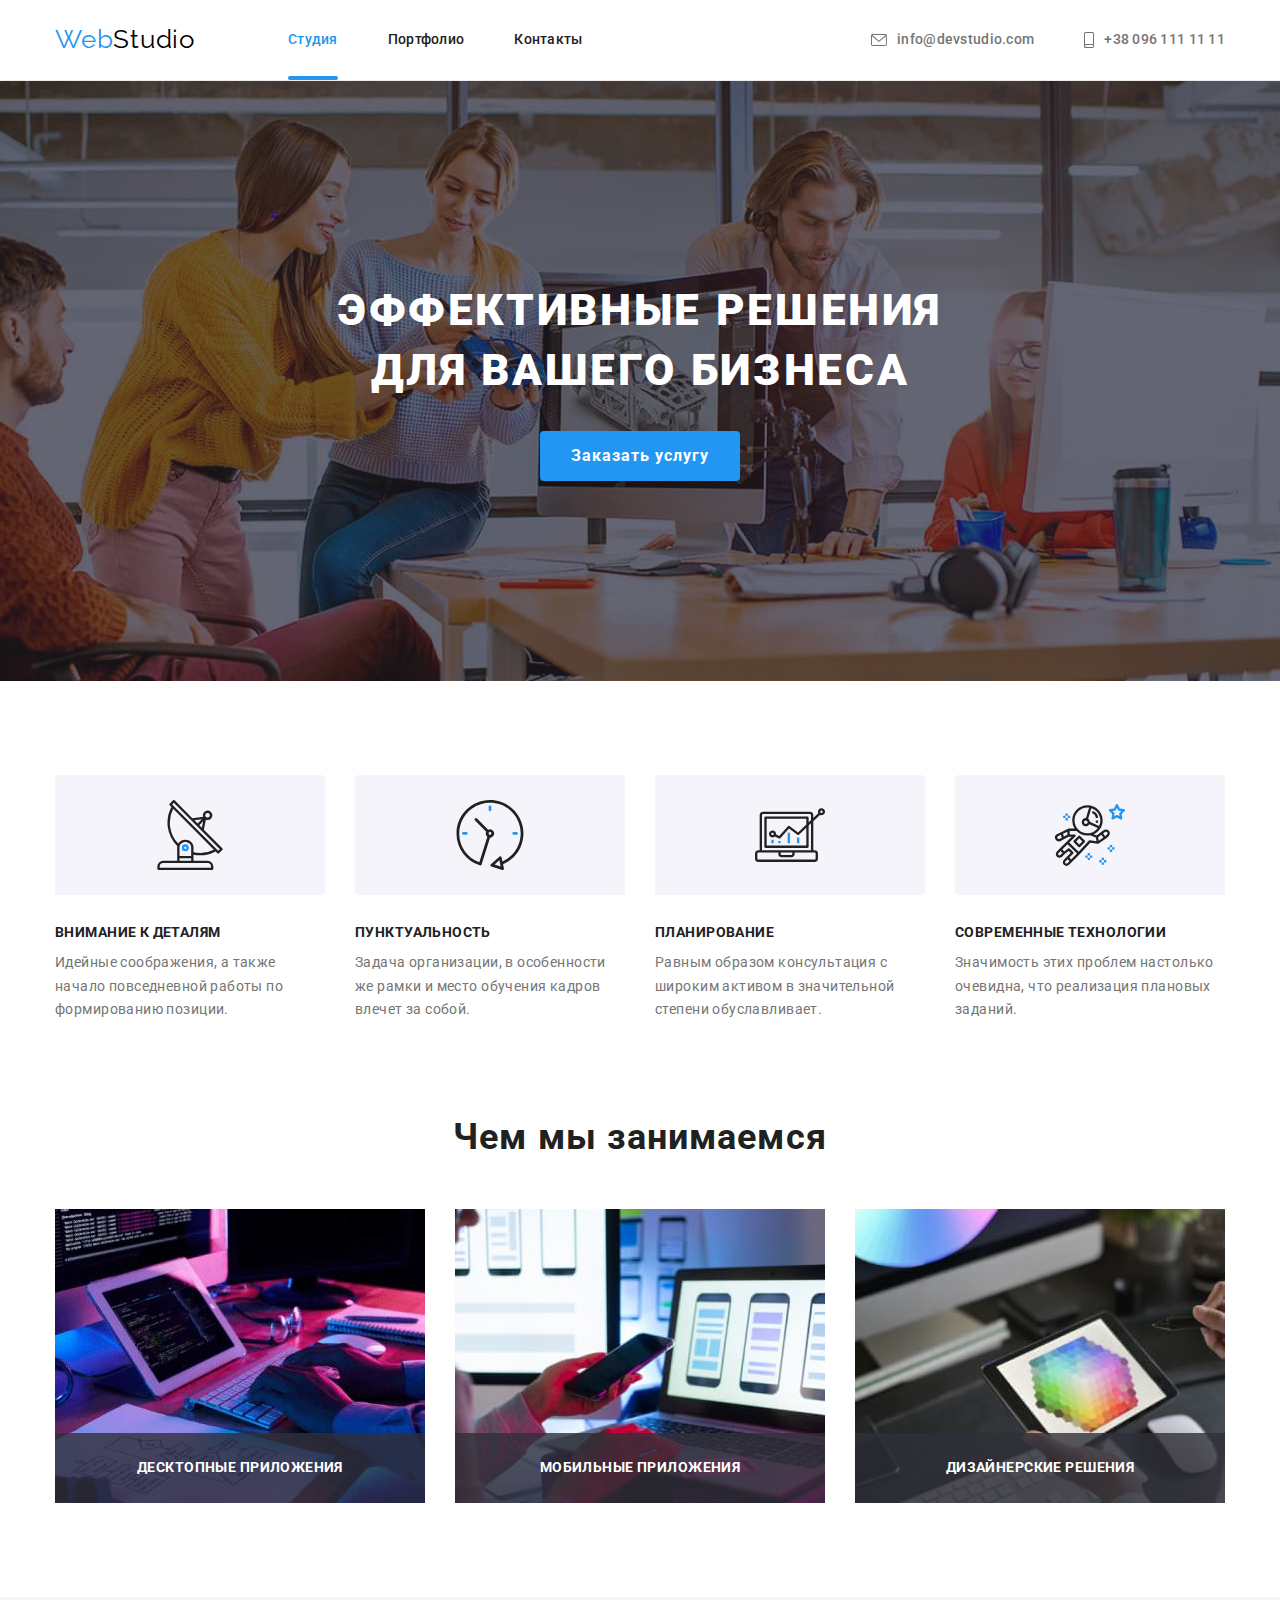
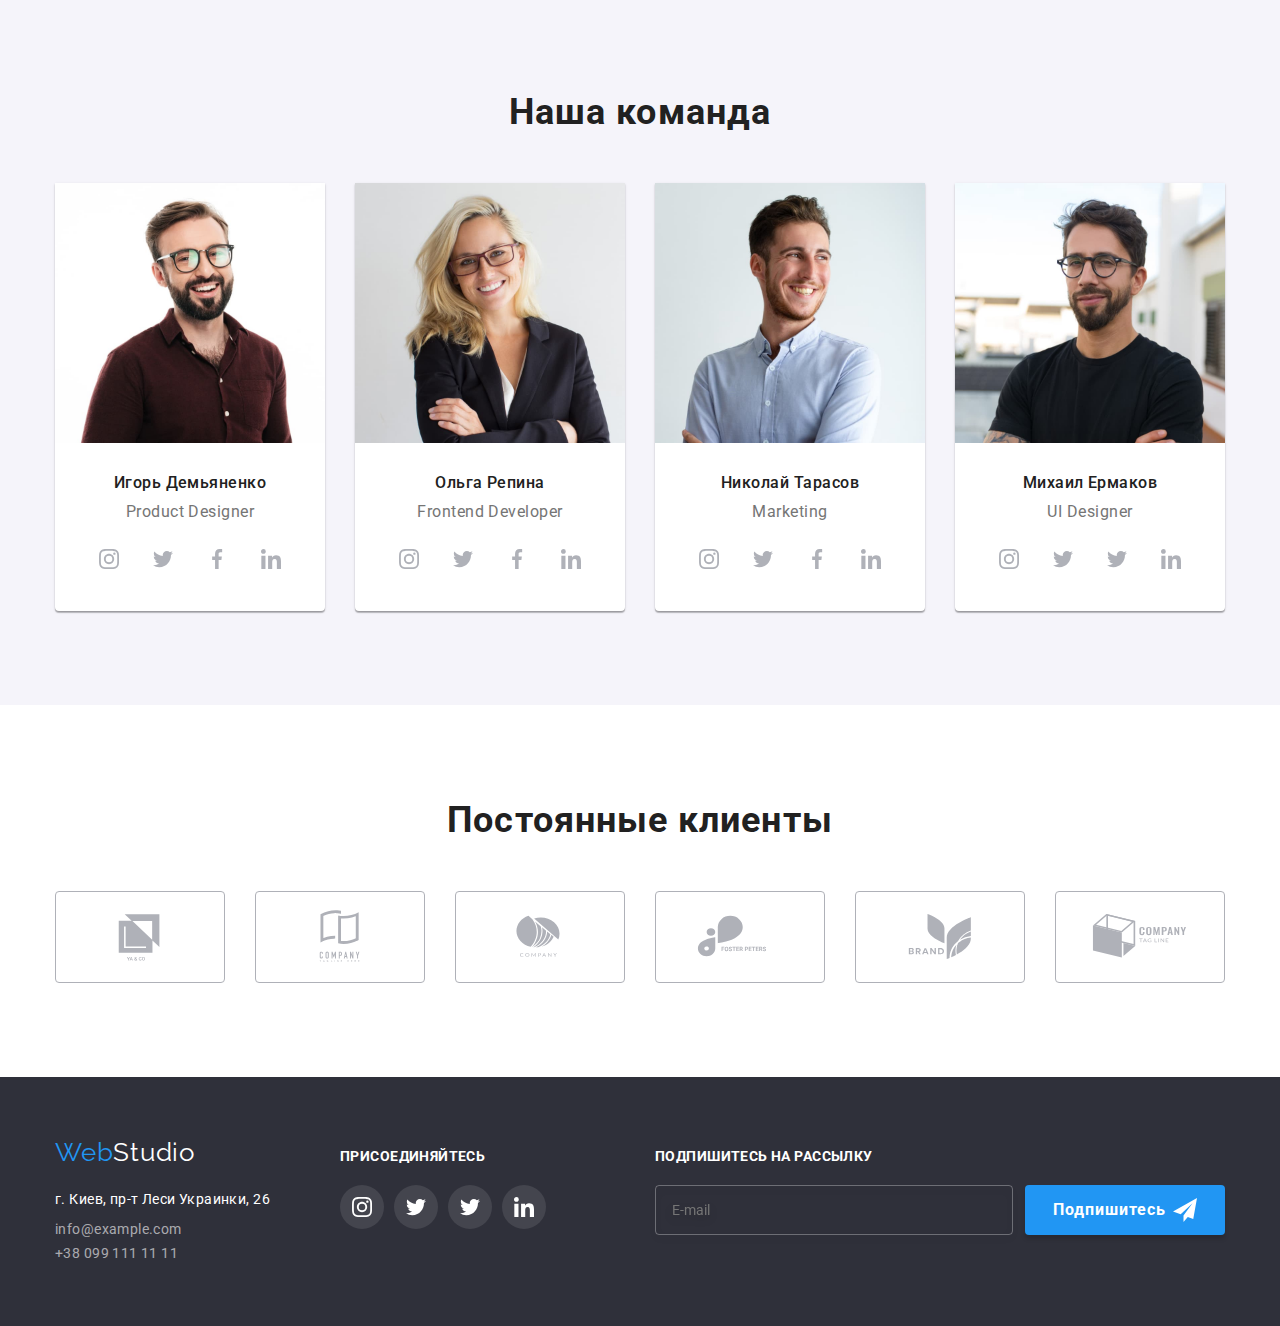
==== index.html @ 6231e4a3 "Виправив помилки" ====
<!DOCTYPE html>
<html lang="ru">
  <head>
    <meta charset="UTF-8" />
    <meta http-equiv="X-UA-Compatible" content="IE=edge" />
    <meta name="viewport" content="width=device-width, initial-scale=1.0" />
    <title>Студия</title>
    <link rel="preconnect" href="https://fonts.googleapis.com" />
    <link rel="preconnect" href="https://fonts.gstatic.com" crossorigin />
    <link
      href="https://fonts.googleapis.com/css2?family=Raleway:wght@700&family=Roboto:wght@400;500;700;900&display=swap"
      rel="stylesheet"
    />
    <link
      rel="stylesheet"
      href="https://cdn.jsdelivr.net/npm/modern-normalize@1.1.0/modern-normalize.min.css"
    />
    <link rel="stylesheet" href="./css/style.css" />
  </head>
  <body>
    <!--HEADER-->
    <header class="page-header">
      <div class="container container-nav">
        <nav class="nav">
          <a class="logo link" href="./index.html" lang="en"><span class="web">Web</span>Studio</a>
          <ul class="menu list">
            <li class="menu-item">
              <a class="menu-link akcent link" href="./index.html">Студия</a>
            </li>
            <li class="menu-item">
              <a class="menu-link link" href="./portfolio.html">Портфолио</a>
            </li>
            <li class="menu-item">
              <a class="menu-link link" href="">Контакты</a>
            </li>
          </ul>
        </nav>
        <ul class="contacts list">
          <li class="contact-item">
            <a class="contact-link link" href="mailto:info@devstudio.com">
              <svg class="mail-icon">
                <use href="./images/icons.svg#icon-envelope"></use>
              </svg>
              info@devstudio.com</a
            >
          </li>
          <li class="contact-item">
            <a class="contact-link link" href="tel:+380961111111">
              <svg class="tel-icon">
                <use href="./images/icons.svg#icon-smartphone"></use>
              </svg>
              +38 096 111 11 11</a
            >
          </li>
        </ul>
      </div>
    </header>
    <!--MAIN-->
    <main>
      <!--HERO-->
      <section class="section hero">
        <div class="container">
          <h1 class="hero-title">Эффективные решения для вашего бизнеса</h1>
          <button class="hero-button" type="button" data-modal-open>Заказать услугу</button>
        </div>
      </section>
      <!--BENEFITS-->
      <section class="section benefits">
        <div class="container">
          <h2 class="visuali-hidden">Преимущества</h2>
          <ul class="benefits-list list">
            <li class="benefits-item">
              <div class="benefits-container-icon">
                <svg class="benefits-icon">
                  <use href="./images/icons.svg#icon-antenna"></use>
                </svg>
              </div>
              <h3 class="benefits-title">Внимание к деталям</h3>
              <p class="benefits-text">
                Идейные соображения, а также начало повседневной работы по формированию позиции.
              </p>
            </li>
            <li class="benefits-item">
              <div class="benefits-container-icon">
                <svg class="benefits-icon">
                  <use href="./images/icons.svg#icon-clock"></use>
                </svg>
              </div>
              <h3 class="benefits-title">Пунктуальность</h3>
              <p class="benefits-text">
                Задача организации, в особенности же рамки и место обучения кадров влечет за собой.
              </p>
            </li>
            <li class="benefits-item">
              <div class="benefits-container-icon">
                <svg class="benefits-icon">
                  <use href="./images/icons.svg#icon-diagram"></use>
                </svg>
              </div>
              <h3 class="benefits-title">Планирование</h3>
              <p class="benefits-text">
                Равным образом консультация с широким активом в значительной степени обуславливает.
              </p>
            </li>
            <li class="benefits-item">
              <div class="benefits-container-icon">
                <svg class="benefits-icon">
                  <use href="./images/icons.svg#icon-astronaut"></use>
                </svg>
              </div>
              <h3 class="benefits-title">Современные технологии</h3>
              <p class="benefits-text">
                Значимость этих проблем настолько очевидна, что реализация плановых заданий.
              </p>
            </li>
          </ul>
        </div>
      </section>
      <!--WHOT-WE-DO-->
      <section class="section whot-we-do">
        <div class="container">
          <h2 class="section-title">Чем мы занимаемся</h2>
          <ul class="whot-we-do-list list">
            <li class="whot-we-do-item">
              <div class="whot-we-du-wrapper">
                <img src="./images/what-we-do/img-1.jpg" alt="ПК" width="370" height="294" />
                <p class="what-we-do-overlay">Десктопные приложения</p>
              </div>
            </li>
            <li class="whot-we-do-item">
              <div class="whot-we-du-wrapper">
                <img src="./images/what-we-do/img-2.jpg" alt="Ноутбук" width="370" height="294" />
                <p class="what-we-do-overlay">Мобильные приложения</p>
              </div>
            </li>
            <li class="whot-we-do-item">
              <div class="whot-we-du-wrapper">
                <img src="./images/what-we-do/img-3.jpg" alt="Планшет" width="370" height="294" />
                <p class="what-we-do-overlay">Дизайнерские решения</p>
              </div>
            </li>
          </ul>
        </div>
      </section>
      <!--TEAM-->
      <section class="section team">
        <div class="container">
          <h2 class="section-title">Наша команда</h2>
          <ul class="team-list list">
            <li class="team-item">
              <img
                src="./images/team/photo-1.jpg"
                alt="Игорь Демьяненко"
                width="270"
                height="260"
              />
              <div class="desc">
                <h3 class="team-name">Игорь Демьяненко</h3>
                <p class="team-profession" lang="en">Product Designer</p>
                <ul class="social-list list">
                  <li class="social-list-item">
                    <a href="" class="social-list-link">
                      <svg class="social-list-icon" width="20" height="20">
                        <use href="./images/icons.svg#icon-instagram"></use>
                      </svg>
                    </a>
                  </li>
                  <li class="social-list-item">
                    <a href="" class="social-list-link">
                      <svg class="social-list-icon" width="20" height="20">
                        <use href="./images/icons.svg#icon-twitter"></use>
                      </svg>
                    </a>
                  </li>
                  <li class="social-list-item">
                    <a href="" class="social-list-link">
                      <svg class="social-list-icon" width="20" height="20">
                        <use href="./images/icons.svg#icon-facebook"></use>
                      </svg>
                    </a>
                  </li>
                  <li class="social-list-item">
                    <a href="" class="social-list-link">
                      <svg class="social-list-icon" width="20" height="20">
                        <use href="./images/icons.svg#icon-linkedin"></use>
                      </svg>
                    </a>
                  </li>
                </ul>
              </div>
            </li>
            <li class="team-item">
              <img src="./images/team/photo-2.jpg" alt="Ольга Репина" width="270" height="260" />
              <div class="desc">
                <h3 class="team-name">Ольга Репина</h3>
                <p class="team-profession" lang="en">Frontend Developer</p>
                <ul class="social-list list">
                  <li class="social-list-item">
                    <a href="" class="social-list-link">
                      <svg class="social-list-icon" width="20" height="20">
                        <use href="./images/icons.svg#icon-instagram"></use>
                      </svg>
                    </a>
                  </li>
                  <li class="social-list-item">
                    <a href="" class="social-list-link">
                      <svg class="social-list-icon" width="20" height="20">
                        <use href="./images/icons.svg#icon-twitter"></use>
                      </svg>
                    </a>
                  </li>
                  <li class="social-list-item">
                    <a href="" class="social-list-link">
                      <svg class="social-list-icon" width="20" height="20">
                        <use href="./images/icons.svg#icon-facebook"></use>
                      </svg>
                    </a>
                  </li>
                  <li class="social-list-item">
                    <a href="" class="social-list-link">
                      <svg class="social-list-icon" width="20" height="20">
                        <use href="./images/icons.svg#icon-linkedin"></use>
                      </svg>
                    </a>
                  </li>
                </ul>
              </div>
            </li>
            <li class="team-item">
              <img src="./images/team/photo-3.jpg" alt="Николай Тарасов" width="270" height="260" />
              <div class="desc">
                <h3 class="team-name">Николай Тарасов</h3>
                <p class="team-profession" lang="en">Marketing</p>
                <ul class="social-list list">
                  <li class="social-list-item">
                    <a href="" class="social-list-link">
                      <svg class="social-list-icon" width="20" height="20">
                        <use href="./images/icons.svg#icon-instagram"></use>
                      </svg>
                    </a>
                  </li>
                  <li class="social-list-item">
                    <a href="" class="social-list-link">
                      <svg class="social-list-icon" width="20" height="20">
                        <use href="./images/icons.svg#icon-twitter"></use>
                      </svg>
                    </a>
                  </li>
                  <li class="social-list-item">
                    <a href="" class="social-list-link">
                      <svg class="social-list-icon" width="20" height="20">
                        <use href="./images/icons.svg#icon-facebook"></use>
                      </svg>
                    </a>
                  </li>
                  <li class="social-list-item">
                    <a href="" class="social-list-link">
                      <svg class="social-list-icon" width="20" height="20">
                        <use href="./images/icons.svg#icon-linkedin"></use>
                      </svg>
                    </a>
                  </li>
                </ul>
              </div>
            </li>
            <li class="team-item">
              <img src="./images/team/photo-4.jpg" alt="Михаил Ермаков" width="270" height="260" />
              <div class="desc">
                <h3 class="team-name">Михаил Ермаков</h3>
                <p class="team-profession" lang="en">UI Designer</p>
                <ul class="social-list list">
                  <li class="social-list-item">
                    <a href="" class="social-list-link">
                      <svg class="social-list-icon" width="20" height="20">
                        <use href="./images/icons.svg#icon-instagram"></use>
                      </svg>
                    </a>
                  </li>
                  <li class="social-list-item">
                    <a href="" class="social-list-link">
                      <svg class="social-list-icon" width="20" height="20">
                        <use href="./images/icons.svg#icon-twitter"></use>
                      </svg>
                    </a>
                  </li>
                  <li class="social-list-item">
                    <a href="" class="social-list-link">
                      <svg class="social-list-icon" width="20" height="20">
                        <use href="./images/icons.svg#icon-twitter"></use>
                      </svg>
                    </a>
                  </li>
                  <li class="social-list-item">
                    <a href="" class="social-list-link">
                      <svg class="social-list-icon" width="20" height="20">
                        <use href="./images/icons.svg#icon-linkedin"></use>
                      </svg>
                    </a>
                  </li>
                </ul>
              </div>
            </li>
          </ul>
        </div>
      </section>
      <!--CLIENT-->
      <section class="section">
        <div class="container">
          <h2 class="section-title">Постоянные клиенты</h2>
          <ul class="clients list">
            <li class="client-item">
              <a class="client-link" href="">
                <svg class="client-icon">
                  <use href="./images/icons.svg#icon-Logo"></use>
                </svg>
              </a>
            </li>
            <li class="client-item">
              <a class="client-link" href="">
                <svg class="client-icon">
                  <use href="./images/icons.svg#icon-Logo2"></use>
                </svg>
              </a>
            </li>
            <li class="client-item">
              <a class="client-link" href="">
                <svg class="client-icon">
                  <use href="./images/icons.svg#icon-Logo3"></use>
                </svg>
              </a>
            </li>
            <li class="client-item">
              <a class="client-link" href="">
                <svg class="client-icon">
                  <use href="./images/icons.svg#icon-Logo4"></use>
                </svg>
              </a>
            </li>
            <li class="client-item">
              <a class="client-link" href="">
                <svg class="client-icon">
                  <use href="./images/icons.svg#icon-Logo5"></use>
                </svg>
              </a>
            </li>
            <li class="client-item">
              <a class="client-link" href="">
                <svg class="client-icon">
                  <use href="./images/icons.svg#icon-Logo6"></use>
                </svg>
              </a>
            </li>
          </ul>
        </div>
      </section>
    </main>
    <!--FOOTER-->
    <footer class="footer">
      <div class="container footer-container">
        <div class="footer-container-address">
          <a class="footer-logo link" href="./index.html" lang="en"
            ><span class="web">Web</span>Studio</a
          >
          <address class="address">
            <ul class="address-list list">
              <li>
                <a
                  class="address-link link"
                  target="_blank"
                  href="https://www.google.com.ua/maps/place/%D0%B1%D1%83%D0%BB.+%D0%9B%D0%B5%D1%81%D0%B8+%D0%A3%D0%BA%D1%80%D0%B0%D0%B8%D0%BD%D0%BA%D0%B8,+26,+%D0%9A%D0%B8%D0%B5%D0%B2,+02000/@50.4265841,30.5361971,17z/data=!3m1!4b1!4m5!3m4!1s0x40d4cf0e033ecbe9:0x57a4dffefec77da0!8m2!3d50.4265807!4d30.5383858?hl=ru"
                  rel="noreferer noopener"
                  >г. Киев, пр-т Леси Украинки, 26</a
                >
              </li>
              <li class="mail-team">
                <a class="mail-link link" href="mailto:info@example.com" lang="en"
                  >info@example.com</a
                >
              </li>
              <li class="tel-team">
                <a class="tel-link link" href="tel:+380991111111">+38 099 111 11 11</a>
              </li>
            </ul>
          </address>
        </div>
        <!-- JOIN -->
        <div class="container-join">
          <p class="join">присоединяйтесь</p>
          <ul class="join-social-list list">
            <li class="join-social-item">
              <a class="join-social-link" href="">
                <svg class="join-social-icon">
                  <use href="./images/icons.svg#icon-instagram"></use>
                </svg>
              </a>
            </li>
            <li class="join-social-item">
              <a class="join-social-link" href="">
                <svg class="join-social-icon">
                  <use href="./images/icons.svg#icon-twitter"></use>
                </svg>
              </a>
            </li>
            <li class="join-social-item">
              <a class="join-social-link" href="">
                <svg class="join-social-icon">
                  <use href="./images/icons.svg#icon-twitter"></use>
                </svg>
              </a>
            </li>
            <li class="join-social-item">
              <a class="join-social-link" href="">
                <svg class="join-social-icon">
                  <use href="./images/icons.svg#icon-linkedin"></use>
                </svg>
              </a>
            </li>
          </ul>
        </div>
        <!-- FOOTER FORM -->
        <div class="footer-form-wrapper">
          <form class="footer-form">
            <label class="footer-form-field">
              <span class="footer-form-input-desc">Подпишитесь на рассылку</span>
              <input
                class="footer-form-input"
                type="email"
                name="user-email"
                placeholder="E-mail"
                required
              />
            </label>
            <button class="footer-form-button" type="submit">
              Подпишитесь
              <svg class="footer-form-button-icon">
                <use href="./images/icons.svg#icon-send"></use>
              </svg>
            </button>
          </form>
        </div>
      </div>
    </footer>
    <!-- MODAL -->
    <div class="backdrop is-hidden" data-modal>
      <div class="modal">
        <button class="modal-close-btn" type="button" data-modal-close>
          <svg class="modal-close-btn-icon" width="18" height="18">
            <use href="./images/icons.svg#icon-close-modal"></use>
          </svg>
        </button>
        <!-- MODAL FORM -->
        <form class="modal-form">
          <p class="modal-form-title">Оставьте свои данные, мы вам перезвоним</p>
          <label class="modal-form-field">
            <span class="modal-form-input-desc">Имя</span>
            <span class="modal-form-input-wrapper">
              <input
                type="text"
                name="user-name"
                class="modal-form-input"
                pattern="[a-zA-Zа-яА-Я]+"
                minlength="2"
                required
              />
              <svg class="modal-form-input-icon">
                <use href="./images/icons.svg#icon-person"></use>
              </svg>
            </span>
          </label>
          <label class="modal-form-field">
            <span class="modal-form-input-desc">Телефон</span>
            <span class="modal-form-input-wrapper">
              <input
                type="tel"
                name="user-phone"
                class="modal-form-input"
                pattern="[0-9]{3}-[0-9]{3}-[0-9]{2}-[0-9]{2}"
                title="0xx-xxx-xx-xx"
                required
              />
              <svg class="modal-form-input-icon">
                <use href="./images/icons.svg#icon-phone"></use>
              </svg>
            </span>
          </label>
          <label class="modal-form-field">
            <span class="modal-form-input-desc">Почта</span>
            <span class="modal-form-input-wrapper">
              <input
                type="email"
                name="user-email"
                class="modal-form-input"
                pattern="[a-zA-Zа-яА-Я"
              />
              <svg class="modal-form-input-icon">
                <use href="./images/icons.svg#icon-email"></use>
              </svg>
            </span>
          </label>
          <label class="modal-form-field-comment">
            <span class="modal-form-input-desc">Комментарий</span>
            <textarea
              name="user-comment"
              class="modal-form-comment"
              placeholder="Введите текст"
            ></textarea>
          </label>
          <label class="modal-form-check-desc">
            <input type="checkbox" name="user_polyci" class="modal-form-check visuali-hidden" />
            <span class="modal-form-check-custom"></span>
            Соглашаюсь с рассылкой и принимаю&nbsp;
            <a class="modal-form-check-desc-link" href="">Условия договора</a>
          </label>
          <button type="submit" class="modal-form-button">Отправить</button>
        </form>
      </div>
    </div>
    <script src="./js/modal.js"></script>
  </body>
</html>
---- css/style.css ----
:root {
  --hover-animation: 250ms cubic-bezier(0.4, 0, 0.2, 1);
  --main-color: #212121;
  --secondary-color: #ffffff;
  --hover-color: #2196f3;
  --description-color: #757575;
  --hero-footer-bg-color: #2f303a;
  --main-bg-color: #ffffff;
  --web-color: #2196f3;
}
body {
  font-family: Roboto, sans-serif;
  color: var(--main-color);
  font-size: 14px;
}
button {
  cursor: pointer;
}
/* ====NULING STYLES==== */
h1,
h2,
h3,
h4,
p {
  margin-top: 0;
  margin-bottom: 0;
}
ul {
  margin-top: 0;
  margin-bottom: 0;
  padding-left: 0;
}
img {
  display: block;
}

.list {
  list-style: none;
}

.link {
  text-decoration: none;
}
/* ===========ELEMENT STULE============ */
.container {
  width: 1200px;
  margin: 0 auto;
  padding-right: 15px;
  padding-left: 15px;
}
.web {
  color: var(--web-color);
}
.section {
  padding: 94px 0;
}
.section-title {
  text-align: center;
  margin-bottom: 50px;
  font-size: 36px;
  line-height: 1.17;
  letter-spacing: 0.03em;
}
/*========VISUALI-HIDDEN=========*/
.visuali-hidden {
  position: absolute;
  white-space: nowrap;
  width: 1px;
  width: 1px;
  overflow: hidden;
  border: 0;
  padding: 0;
  clip: rect(0 0 0 0);
  clip-path: inset(50%);
  margin: -1px;
}
/*==========MAIN==========*/
/*==========HEADER==========*/
.page-header {
  border-bottom: 1px solid #ececec;
}
.nav,
.container-nav,
.contacts {
  display: flex;
}
.contacts {
  margin-left: auto;
}
.contact-item + .contact-item,
.menu-item + .menu-item {
  margin-left: 50px;
}
.menu {
  display: flex;
  margin-left: 93px;
}

.logo {
  padding-top: 24px;
  padding-bottom: 25px;
  font-family: Raleway, sans-serif;
  color: #000000;
  font-size: 26px;
  line-height: 1.19;
  letter-spacing: 0.03em;
}
.menu-item {
  position: relative;
}
.menu-link {
  padding-top: 32px;
  padding-bottom: 32px;
  display: block;
  font-weight: 500;
  line-height: 1.14;
  letter-spacing: 0.02em;
  color: var(--main-text-color);
  transition: color var(--hover-animation);
}
.akcent {
  color: var(--hover-color);
}
.akcent::after {
  content: '';
  position: absolute;
  bottom: 0;
  right: 0;
  height: 4px;
  width: 100%;
  background: #2196f3;
  border-radius: 2px;
}
.menu-link::after {
  content: '';
  transition: background-color var(--hover-animation);
}
.menu-link:hover::after,
.menu-link:focus::after {
  content: '';
  position: absolute;
  bottom: 0;
  right: 0;
  height: 4px;
  width: 100%;
  background-color: var(--hover-color);
  border-radius: 2px;
}
.contact-link {
  padding-top: 32px;
  padding-bottom: 32px;
  display: flex;
  align-items: center;
  font-weight: 500;
  line-height: 1.14;
  letter-spacing: 0.02em;
  color: #757575;
  transition: color var(--hover-animation);
}
.mail-icon {
  width: 16px;
  height: 12px;
  fill: currentColor;
  margin-right: 10px;
}
.tel-icon {
  width: 10px;
  height: 16px;
  fill: currentColor;
  margin-right: 10px;
}

.menu-link:hover,
.menu-link:focus,
.contact-link:hover,
.contact-link:focus {
  color: var(--hover-color);
}

/*==========HERO==========*/
.hero {
  margin-right: auto;
  margin-left: auto;
  max-width: 1600px;
  text-align: center;
  padding-top: 200px;
  padding-bottom: 200px;
  background-color: #c4c4c4;
  background-image: linear-gradient(to right, rgba(47, 48, 58, 0.4), rgba(47, 48, 58, 0.4)),
    url(../images/background-image/Img.jpg);
  background-position: center;
  background-size: cover;
  background-repeat: no-repeat;
}
.hero-title {
  width: 696px;
  margin-left: auto;
  margin-right: auto;
  margin-bottom: 30px;
  font-weight: 900;
  font-size: 44px;
  line-height: 1.36;
  letter-spacing: 0.06em;
  text-transform: uppercase;
  color: var(--secondary-color);
}

.hero-button {
  border: none;
  border-radius: 4px;
  min-width: 200px;
  min-height: 50px;

  font-weight: 700;
  font-size: 16px;
  line-height: 1.87;
  letter-spacing: 0.06em;
  color: var(--secondary-color);
  background-color: #2196f3;
  transition: background-color var(--hover-animation);
}
.hero-button:hover,
.hero-button:focus {
  background-color: #188ce8;
}
/*==========BENEFITS==========*/
.benefits-list {
  display: flex;
  flex-wrap: wrap;
  gap: 30px;
}
.benefits-item {
  flex-basis: calc((100% - 90px) / 4);
}
.benefits-container-icon {
  display: flex;
  justify-content: center;
  align-items: center;
  width: 270px;
  height: 120px;
  background: #f5f4fa;
  border-radius: 4px;
  margin-bottom: 30px;
}
.benefits-icon {
  width: 70px;
  height: 70px;
  display: flex;
}
.benefits-title {
  font-weight: 700;
  font-size: 14px;
  line-height: 1.14;
  letter-spacing: 0.03em;
  text-transform: uppercase;
  margin-bottom: 10px;
}

.benefits-text {
  line-height: 1.71;
  letter-spacing: 0.03em;
  color: var(--description-color);
}
/*==========WHOT-WE-DO==========*/
.whot-we-do {
  padding-top: 0;
}
.whot-we-do-list {
  display: flex;
  flex-wrap: wrap;
  gap: 30px;
}
.whot-we-du-wrapper {
  position: relative;
}
.what-we-do-overlay {
  position: absolute;
  padding-top: 27px;
  padding-bottom: 27px;
  width: 100%;
  bottom: 0;
  left: 0;
  font-weight: 700;
  line-height: 1.14;
  text-align: center;
  letter-spacing: 0.03em;
  text-transform: uppercase;
  background: rgba(47, 48, 58, 0.8);
  color: #ffffff;
}
/*==========TEAM==========*/
.team {
  background-color: #f5f4fa;
}
.team-list {
  display: flex;
  flex-wrap: wrap;
  gap: 30px;
}
.team-item {
  box-shadow: 0px 1px 3px rgba(0, 0, 0, 0.12), 0px 1px 1px rgba(0, 0, 0, 0.14),
    0px 2px 1px rgba(0, 0, 0, 0.2);
  border-radius: 0px 0px 4px 4px;
  text-align: center;
  flex-basis: calc((100% - 90px) / 4);
  background-color: var(--main-bg-color);
}
.desc {
  padding: 30px 0;
}
.team-name {
  margin-bottom: 10px;
  font-weight: 500;
  font-size: 16px;
  line-height: 1.19;
  letter-spacing: 0.03em;
}
.team-profession {
  margin-bottom: 16px;
  font-size: 16px;
  line-height: 1.19;
  letter-spacing: 0.03em;
  color: var(--description-color);
}
.social-list {
  display: flex;
  justify-content: center;
  gap: 10px;
}
.social-list-link {
  fill: #afb1b8;
  display: flex;
  justify-content: center;
  align-items: center;
  width: 44px;
  height: 44px;
  border-radius: 50%;
  background-color: #ffffff;
  transition: fill var(--hover-animation), background-color var(--hover-animation);
}
.social-list-link:hover,
.social-list-link:focus {
  background-color: #2196f3;
  fill: #ffffff;
}

/*=========CLIENTS===========*/
.clients {
  display: flex;
  gap: 30px;
}
.client-link {
  display: flex;
  width: 170px;
  height: 92px;
  justify-content: center;
  align-items: center;
  border: 1px solid #afb1b8;
  border-radius: 4px;
  fill: #afb1b8;
  transition: fill var(--hover-animation), border-color var(--hover-animation);
}
.client-link:hover,
.client-link:focus {
  border-color: var(--hover-color);
  fill: var(--hover-color);
}
.client-icon {
  width: 106px;
  height: 60px;
}
/*=========FOOTER===========*/
.footer {
  padding: 60px 0;
  background-color: var(--hero-footer-bg-color);
}
.footer-container {
  display: flex;
  align-items: baseline;
}
.footer-container-address {
  margin-right: 70px;
}
.footer-logo {
  font-family: Raleway, sans-serif;
  font-size: 26px;
  line-height: 1.19;
  letter-spacing: 0.03em;
  color: var(--secondary-color);
  margin-top: 20px;
}
.address {
  margin-top: 20px;
  font-style: inherit;
}
.address-link {
  line-height: 1.71;
  letter-spacing: 0.03em;
  color: var(--secondary-color);
  transition: color var(--hover-animation);
}
.mail-team {
  margin-top: 9px;
}
.mail-team {
  margin-top: 6px;
}
.mail-link,
.tel-link {
  line-height: 1.71;
  letter-spacing: 0.03em;
  color: rgba(255, 255, 255, 0.6);
  transition: color var(--hover-animation);
}
.address-link:hover,
.address-link:focus,
.mail-link:hover,
.mail-link:focus,
.tel-link:hover,
.tel-link:focus {
  color: var(--hover-color);
}
.join {
  font-weight: 700;
  line-height: 1.14;
  letter-spacing: 0.03em;
  text-transform: uppercase;
  color: #ffffff;
  margin-bottom: 20px;
}
.join-social-list {
  display: flex;
  justify-content: center;
  gap: 10px;
}
.join-social-link {
  fill: #ffffff;
  display: flex;
  justify-content: center;
  align-items: center;
  width: 44px;
  height: 44px;
  border-radius: 50%;
  background-color: rgba(255, 255, 255, 0.1);
  transition: background-color var(--hover-animation);
}
.join-social-link:hover,
.join-social-link:focus {
  background-color: var(--hover-color);
}
.join-social-icon {
  width: 20px;
  height: 20px;
}
/*======== FOOTER FORM ========*/
.footer-form-wrapper {
  margin-left: auto;
}
.footer-form {
  display: flex;
}
.footer-form-input-desc {
  display: block;
}
.footer-form-input-desc {
  font-weight: 700;
  font-size: 14px;
  line-height: 1.14;
  letter-spacing: 0.03em;
  text-transform: uppercase;
  color: var(--secondary-color);
  margin-bottom: 20px;
}
.footer-form-input {
  margin-right: 12px;
  padding-left: 16px;
  width: 358px;
  height: 50px;
  background-color: transparent;
  border: 1px solid rgba(255, 255, 255, 0.3);
  filter: drop-shadow(0px 4px 4px rgba(0, 0, 0, 0.15));
  border-radius: 4px;
  color: var(--secondary-color);
}
.footer-form-button {
  display: flex;
  margin-top: auto;
  padding: 10px 28px;
  width: 200px;
  height: 50px;
  font-weight: 700;
  font-size: 16px;
  line-height: 1.87;
  align-items: center;
  letter-spacing: 0.06em;
  box-shadow: 0px 4px 4px rgba(0, 0, 0, 0.15);
  border-radius: 4px;
  border: none;
  background-color: #2196f3;
  color: #ffffff;
  transition: background-color var(--hover-animation);
}
.footer-form-button:hover,
.footer-form-button:focus {
  background-color: #188ce8;
}
.footer-form-button-icon {
  width: 24px;
  height: 24px;
  margin-left: auto;
}

/*========PORTFOLIO MAIN=========

/*========BUTON LIST=========*/
.portfolio-list-button {
  display: flex;
  justify-content: center;
}
.portfolio-item-button + .portfolio-item-button {
  margin-left: 8px;
}
.portfolio-button {
  transition: background-color var(--hover-animation), color var(--hover-animation),
    box-shadow var(--hover-animation);
  padding: 6px 22px;
  border: none;
  font-weight: 500;
  font-size: 16px;
  line-height: 1.62;
  text-align: center;
  letter-spacing: 0.03em;
  background-color: #f5f4fa;
  border-radius: 4px;
}
.akcent-btn {
  background-color: var(--hover-color);
  color: var(--secondary-color);
}
.portfolio-button:hover,
.portfolio-button:focus {
  cursor: pointer;
  background-color: var(--hover-color);
  color: var(--secondary-color);
  box-shadow: 0px 3px 1px rgba(0, 0, 0, 0.1), 0px 1px 2px rgba(0, 0, 0, 0.08),
    0px 2px 2px rgba(0, 0, 0, 0.12);
}
/*========PORTFOLIO LIST=========*/
.portfolio-list {
  margin-top: 50px;
  display: flex;
  flex-wrap: wrap;
  gap: 30px;
}
.portfolio-item {
  background: #ffffff;
}
.portfolio-link:hover .overlay,
.portfolio-link:focus .overlay {
  transform: translate(0, 0);
}
.portfolio-link {
  display: block;
  transition: box-shadow var(--hover-animation);
}
.portfolio-link:hover,
.portfolio-link:focus {
  box-shadow: 0px 1px 1px rgba(0, 0, 0, 0.12), 0px 4px 4px rgba(0, 0, 0, 0.06),
    1px 4px 6px rgba(0, 0, 0, 0.16);
}
.portfolio-list-img-wrapper {
  position: relative;
  overflow: hidden;
}
.overlay {
  position: absolute;
  top: 0;
  left: 0;
  width: 100%;
  height: 100%;
  overflow: auto;
  transform: translate(0, 100%);

  font-size: 18px;
  line-height: 1.55;
  letter-spacing: 0.03em;
  padding: 63px 24px;
  color: #ffffff;
  background-color: rgba(33, 150, 243, 0.9);
  transition: transform var(--hover-animation);
}
.portdolio-iteam-desc {
  padding: 20px 24px;
  border: 1px solid #eeeeee;
}
.subtitle {
  margin-bottom: 4px;
  font-weight: 700;
  font-size: 18px;
  line-height: 2;
  letter-spacing: 0.06em;
  color: var(--main-color);
}
.portfolio-desc {
  font-size: 16px;
  line-height: 1.87;
  letter-spacing: 0.03em;
  color: var(--description-color);
}

/*========MODAL WINDOW=========*/
.backdrop {
  position: fixed;
  top: 0;
  left: 0;
  z-index: 100;
  height: 100%;
  width: 100%;
  background-color: rgba(0, 0, 0, 0.2);
  transition: opacity var(--hover-animation), visibility var(--hover-animation);
}
.backdrop.is-hidden {
  opacity: 0;
  visibility: hidden;
  pointer-events: none;
}
.modal {
  position: absolute;
  top: 50%;
  left: 50%;
  transform: translate(-50%, -50%);
  width: 528px;
  background: #ffffff;
  box-shadow: 0px 1px 3px rgba(0, 0, 0, 0.12), 0px 1px 1px rgba(0, 0, 0, 0.14),
    0px 2px 1px rgba(0, 0, 0, 0.2);
  border-radius: 4px;
  padding: 40px;
}
.modal-close-btn {
  position: absolute;
  top: 8px;
  right: 8px;
  display: flex;
  justify-content: center;
  align-items: center;
  width: 30px;
  height: 30px;
  background: #ffffff;
  border: 1px solid rgba(0, 0, 0, 0.1);
  border-radius: 50%;
  padding: 0;
}
.modal-close-btn-icon {
  transition: fill var(--hover-animation);
}
.modal-close-btn:hover .modal-close-btn-icon,
.modal-close-btn:focus .modal-close-btn-icon {
  fill: var(--hover-color);
}
/*=========== MODAL FORM ============*/
.modal-form {
  display: flex;
  flex-direction: column;
}
.modal-form-title {
  font-weight: 700;
  font-size: 20px;
  line-height: 1.15;
  text-align: center;
  letter-spacing: 0.03em;
  color: var(--main-color);
  margin-bottom: 12px;
}
.modal-form-field {
  margin-bottom: 10px;
}
.modal-form-field-comment {
  margin-bottom: 20px;
}
.modal-form-input-desc {
  display: block;
  font-size: 12px;
  font-weight: 400;
  line-height: 1.17;
  letter-spacing: 0.01em;
  color: var(--description-color);
  margin-bottom: 4px;
}
.modal-form-input-wrapper {
  position: relative;
}
.modal-form-input {
  width: 100%;
  height: 40px;
  border: 1px solid rgba(33, 33, 33, 0.2);
  border-radius: 4px;
  padding-left: 42px;
  transition: border-color var(--hover-animation);
}
.modal-form-input:focus {
  outline: none;
  border-color: var(--hover-color);
}
.modal-form-input:focus + .modal-form-input-icon {
  fill: var(--hover-color);
}
.modal-form-input-icon {
  position: absolute;
  top: 50%;
  left: 12px;
  transform: translateY(-50%);
  width: 18px;
  height: 18px;
  transition: fill var(--hover-animation);
}
.modal-form-comment {
  display: block;
  width: 100%;
  height: 120px;
  padding: 12px 16px;
  resize: none;
  border: 1px solid rgba(33, 33, 33, 0.2);
  border-radius: 4px;
  transition: border-color var(--hover-animation);
}
.modal-form-comment:focus {
  outline: none;
  border-color: var(--hover-color);
}
.modal-form-comment::placeholder {
  font-size: 12px;
  line-height: 1.17;
  letter-spacing: 0.01em;
  color: rgba(117, 117, 117, 0.5);
}
.modal-form-check-desc {
  display: flex;
  align-items: center;
  margin-bottom: 30px;
  line-height: 1.71;
  letter-spacing: 0.03em;
  color: var(--description-color);
  justify-content: center;
}
.modal-form-check-custom {
  margin-right: 8px;
  width: 16px;
  height: 15px;
  cursor: pointer;
  background-image: url(../images/vector.svg);
  background-repeat: no-repeat;
  background-position: center;
}
.modal-form-check:checked + .modal-form-check-custom {
  background-image: url(../images/check.svg);
}
.modal-form-check:focus + .modal-form-check-custom {
  outline: 2px solid var(--hover-color);
}
.modal-form-check-desc-link {
  color: var(--hover-color);
}
.modal-form-button {
  width: 200px;
  height: 50px;
  margin-left: auto;
  margin-right: auto;
  font-weight: 700;
  font-size: 16px;
  line-height: 1.87;
  letter-spacing: 0.06em;
  color: #ffffff;
  background-color: var(--hover-color);
  box-shadow: 0px 4px 4px rgba(0, 0, 0, 0.15);
  border-radius: 4px;
  border: none;
  transition: background-color var(--hover-animation);
}
.modal-form-button:hover,
.modal-form-button:focus {
  background-color: #188ce8;
}
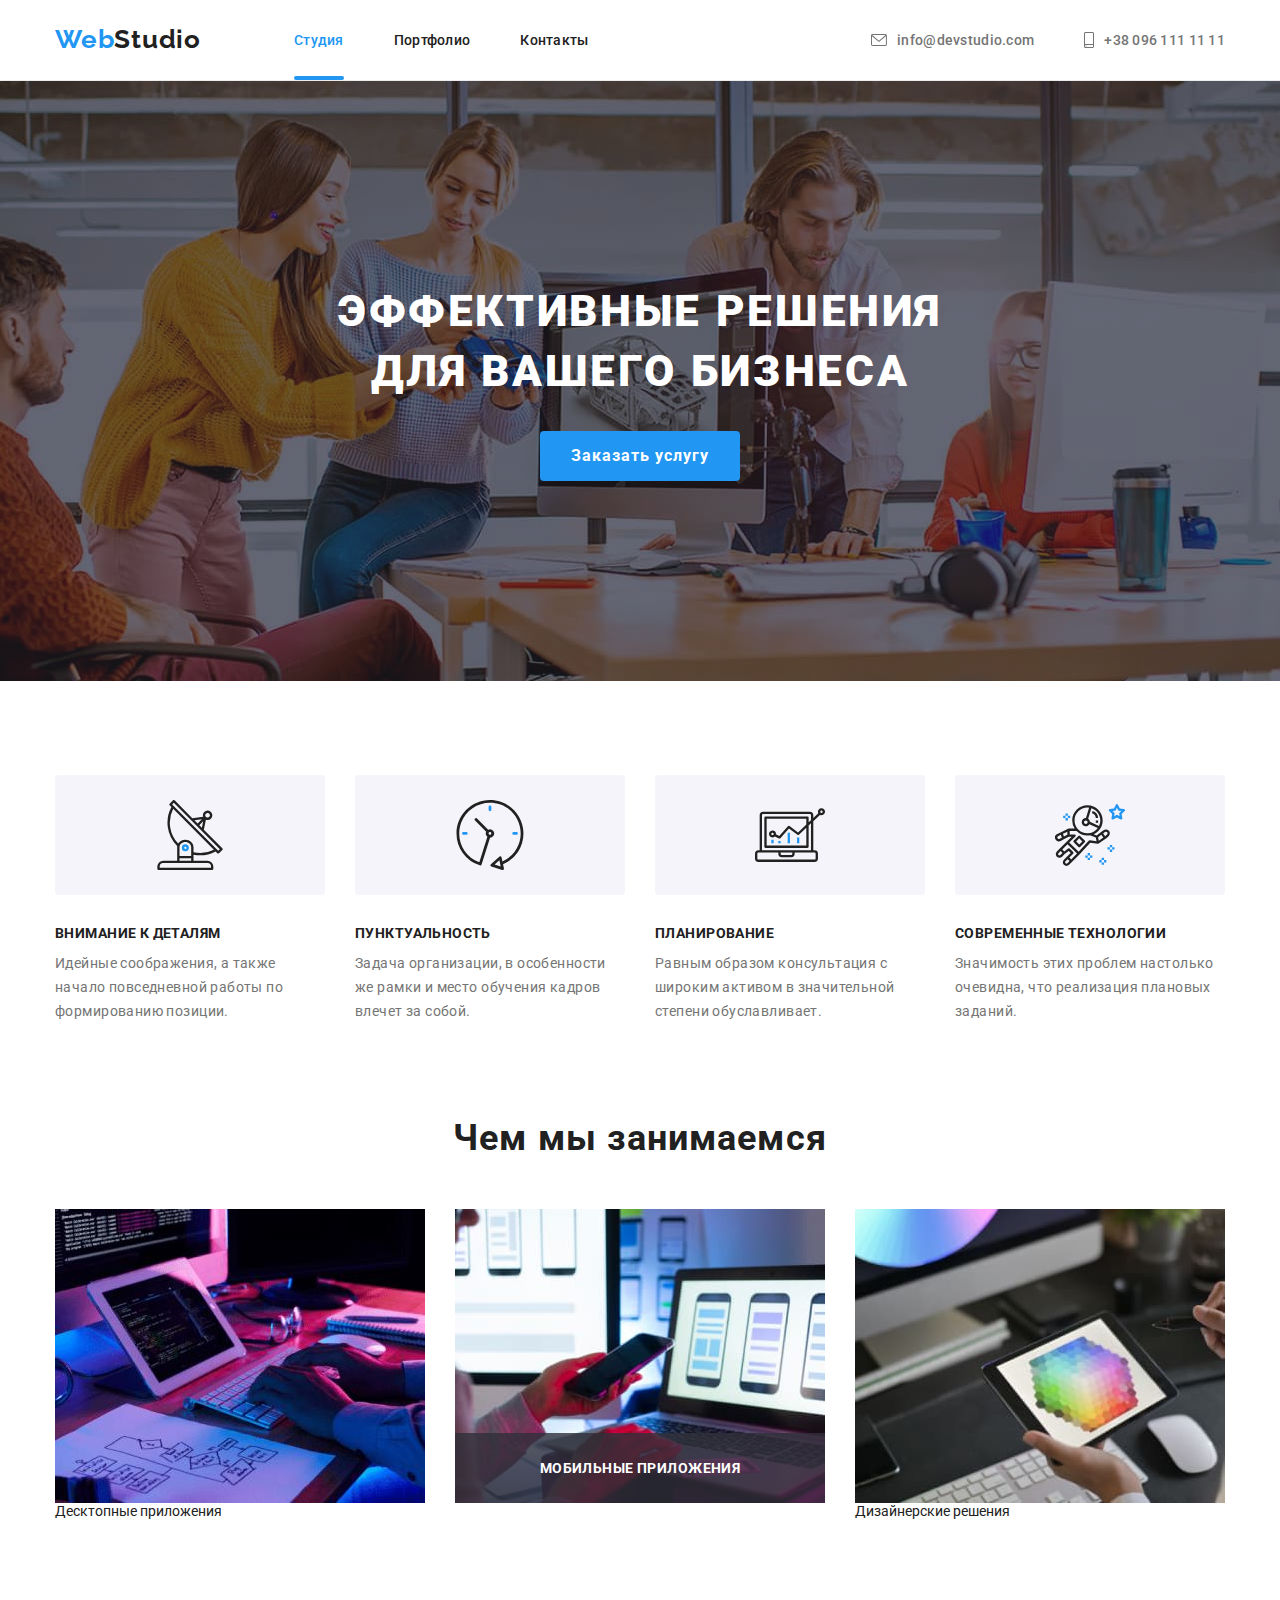
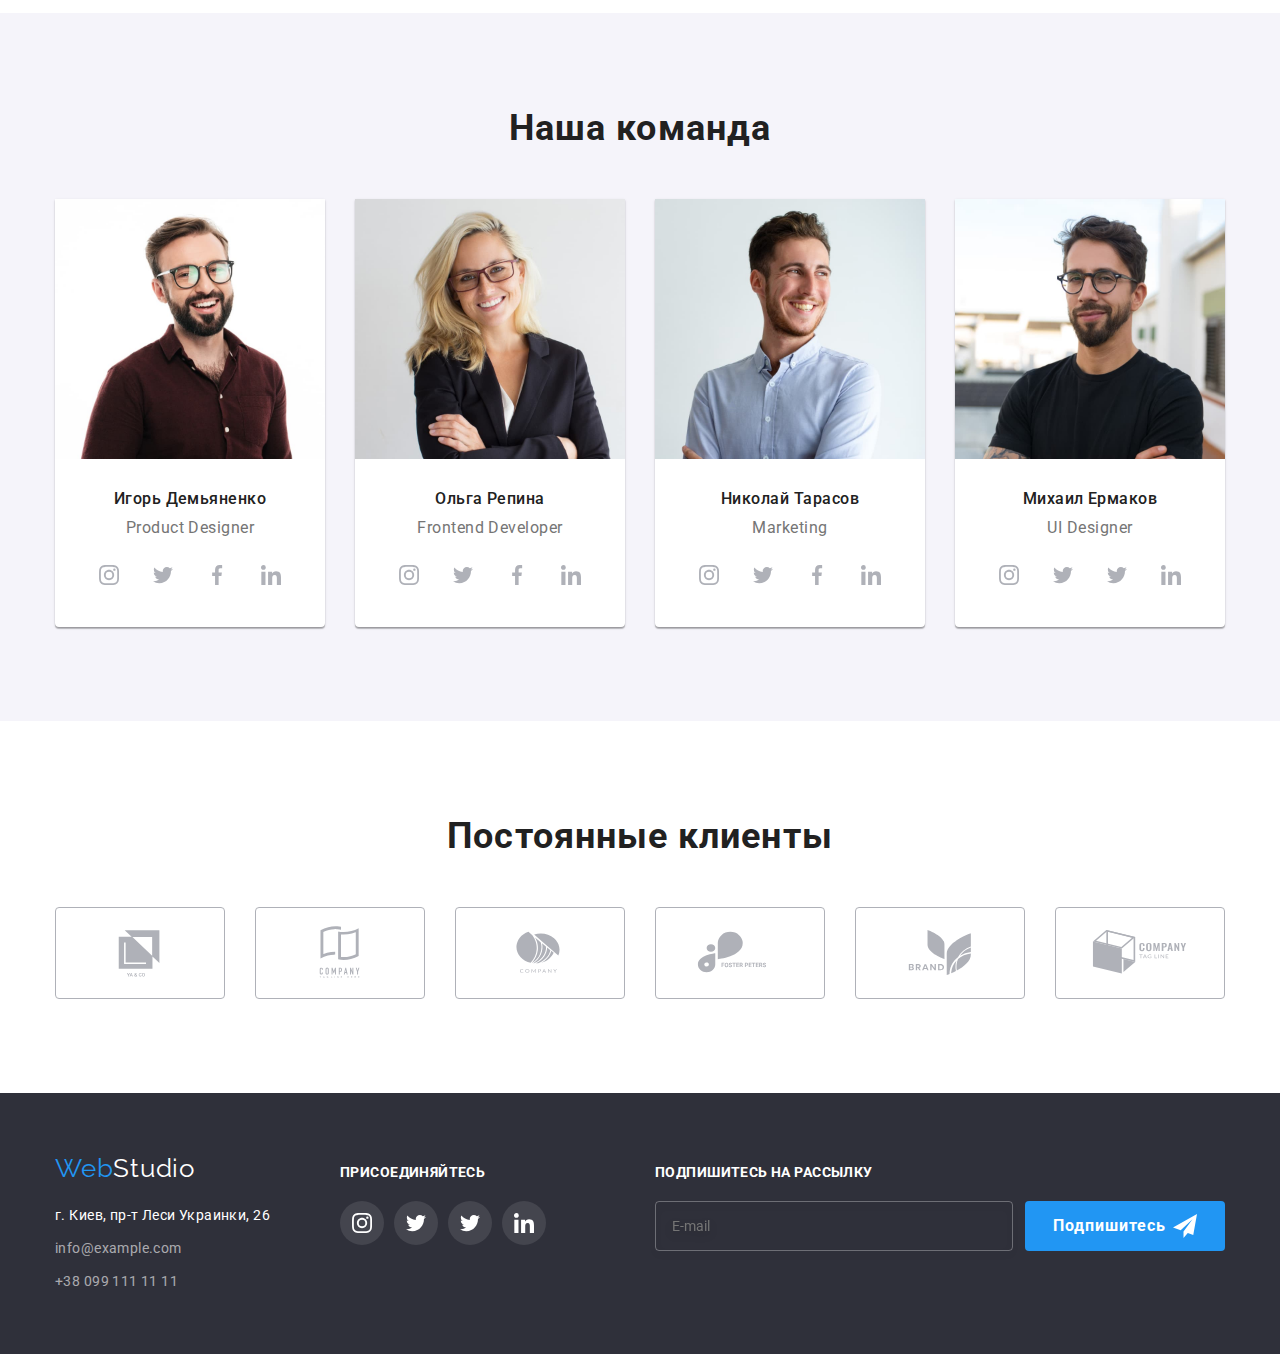
==== commit eb85312e: "ДЗ-7" ====
--- a/index.html
+++ b/index.html
@@ -15,38 +15,40 @@
       rel="stylesheet"
       href="https://cdn.jsdelivr.net/npm/modern-normalize@1.1.0/modern-normalize.min.css"
     />
-    <link rel="stylesheet" href="./css/style.css" />
+    <link rel="stylesheet" href="./css/main.min.css" />
   </head>
   <body>
     <!--HEADER-->
-    <header class="page-header">
-      <div class="container container-nav">
-        <nav class="nav">
-          <a class="logo link" href="./index.html" lang="en"><span class="web">Web</span>Studio</a>
+    <header class="header">
+      <div class="container header__container">
+        <nav class="nav header__nav">
+          <a class="logo nav__logo link" href="./index.html" lang="en"
+            >Web<span class="logo__studio">Studio</span></a
+          >
           <ul class="menu list">
-            <li class="menu-item">
-              <a class="menu-link akcent link" href="./index.html">Студия</a>
-            </li>
-            <li class="menu-item">
-              <a class="menu-link link" href="./portfolio.html">Портфолио</a>
-            </li>
-            <li class="menu-item">
-              <a class="menu-link link" href="">Контакты</a>
+            <li class="menu__item">
+              <a class="menu__link menu__link_akcent link" href="./index.html">Студия</a>
+            </li>
+            <li class="menu__item">
+              <a class="menu__link link" href="./portfolio.html">Портфолио</a>
+            </li>
+            <li class="menu__item">
+              <a class="menu__link link" href="">Контакты</a>
             </li>
           </ul>
         </nav>
-        <ul class="contacts list">
-          <li class="contact-item">
-            <a class="contact-link link" href="mailto:info@devstudio.com">
-              <svg class="mail-icon">
+        <ul class="contact list">
+          <li class="contact__item">
+            <a class="contact__link link" href="mailto:info@devstudio.com">
+              <svg class="contact__mail-icon">
                 <use href="./images/icons.svg#icon-envelope"></use>
               </svg>
               info@devstudio.com</a
             >
           </li>
-          <li class="contact-item">
-            <a class="contact-link link" href="tel:+380961111111">
-              <svg class="tel-icon">
+          <li class="contact__item">
+            <a class="contact__link link" href="tel:+380961111111">
+              <svg class="contact__tel-icon">
                 <use href="./images/icons.svg#icon-smartphone"></use>
               </svg>
               +38 096 111 11 11</a
@@ -58,58 +60,58 @@
     <!--MAIN-->
     <main>
       <!--HERO-->
-      <section class="section hero">
+      <section class="hero">
         <div class="container">
-          <h1 class="hero-title">Эффективные решения для вашего бизнеса</h1>
-          <button class="hero-button" type="button" data-modal-open>Заказать услугу</button>
+          <h1 class="hero__title">Эффективные решения для вашего бизнеса</h1>
+          <button class="button" type="button" data-modal-open>Заказать услугу</button>
         </div>
       </section>
       <!--BENEFITS-->
-      <section class="section benefits">
+      <section class="section">
         <div class="container">
-          <h2 class="visuali-hidden">Преимущества</h2>
-          <ul class="benefits-list list">
-            <li class="benefits-item">
-              <div class="benefits-container-icon">
-                <svg class="benefits-icon">
+          <h2 class="visually-hidden">Преимущества</h2>
+          <ul class="list-cards benefits-list list">
+            <li class="benefits-list__item">
+              <div class="benefits-list__wrapper">
+                <svg class="benefits-list__icon">
                   <use href="./images/icons.svg#icon-antenna"></use>
                 </svg>
               </div>
-              <h3 class="benefits-title">Внимание к деталям</h3>
-              <p class="benefits-text">
+              <h3 class="benefits-list__title">Внимание к деталям</h3>
+              <p class="benefits-list__text">
                 Идейные соображения, а также начало повседневной работы по формированию позиции.
               </p>
             </li>
-            <li class="benefits-item">
-              <div class="benefits-container-icon">
-                <svg class="benefits-icon">
+            <li class="benefits-list__item">
+              <div class="benefits-list__wrapper">
+                <svg class="benefits-list__icon">
                   <use href="./images/icons.svg#icon-clock"></use>
                 </svg>
               </div>
-              <h3 class="benefits-title">Пунктуальность</h3>
-              <p class="benefits-text">
+              <h3 class="benefits-list__title">Пунктуальность</h3>
+              <p class="benefits-list__text">
                 Задача организации, в особенности же рамки и место обучения кадров влечет за собой.
               </p>
             </li>
-            <li class="benefits-item">
-              <div class="benefits-container-icon">
-                <svg class="benefits-icon">
+            <li class="benefits-list__item">
+              <div class="benefits-list__wrapper">
+                <svg class="benefits-list__icon">
                   <use href="./images/icons.svg#icon-diagram"></use>
                 </svg>
               </div>
-              <h3 class="benefits-title">Планирование</h3>
-              <p class="benefits-text">
+              <h3 class="benefits-list__title">Планирование</h3>
+              <p class="benefits-list__text">
                 Равным образом консультация с широким активом в значительной степени обуславливает.
               </p>
             </li>
-            <li class="benefits-item">
-              <div class="benefits-container-icon">
-                <svg class="benefits-icon">
+            <li class="benefits-list__item">
+              <div class="benefits-list__wrapper">
+                <svg class="benefits-list__icon">
                   <use href="./images/icons.svg#icon-astronaut"></use>
                 </svg>
               </div>
-              <h3 class="benefits-title">Современные технологии</h3>
-              <p class="benefits-text">
+              <h3 class="benefits-list__title">Современные технологии</h3>
+              <p class="benefits-list__text">
                 Значимость этих проблем настолько очевидна, что реализация плановых заданий.
               </p>
             </li>
@@ -120,23 +122,23 @@
       <section class="section whot-we-do">
         <div class="container">
           <h2 class="section-title">Чем мы занимаемся</h2>
-          <ul class="whot-we-do-list list">
-            <li class="whot-we-do-item">
-              <div class="whot-we-du-wrapper">
+          <ul class="list-cards list">
+            <li class="whot-we-do__item">
+              <div class="whot-we-do__wrapper">
                 <img src="./images/what-we-do/img-1.jpg" alt="ПК" width="370" height="294" />
-                <p class="what-we-do-overlay">Десктопные приложения</p>
-              </div>
-            </li>
-            <li class="whot-we-do-item">
-              <div class="whot-we-du-wrapper">
+                <p class="what-we-do_overlay">Десктопные приложения</p>
+              </div>
+            </li>
+            <li class="whot-we-do__item">
+              <div class="whot-we-do__wrapper">
                 <img src="./images/what-we-do/img-2.jpg" alt="Ноутбук" width="370" height="294" />
-                <p class="what-we-do-overlay">Мобильные приложения</p>
-              </div>
-            </li>
-            <li class="whot-we-do-item">
-              <div class="whot-we-du-wrapper">
+                <p class="whot-we-do__overlay">Мобильные приложения</p>
+              </div>
+            </li>
+            <li class="whot-we-do__item">
+              <div class="whot-we-do__wrapper">
                 <img src="./images/what-we-do/img-3.jpg" alt="Планшет" width="370" height="294" />
-                <p class="what-we-do-overlay">Дизайнерские решения</p>
+                <p class="whot-we-do__whot-we-do__overlay">Дизайнерские решения</p>
               </div>
             </li>
           </ul>
@@ -146,42 +148,42 @@
       <section class="section team">
         <div class="container">
           <h2 class="section-title">Наша команда</h2>
-          <ul class="team-list list">
-            <li class="team-item">
+          <ul class="list-cards list">
+            <li class="team__item">
               <img
                 src="./images/team/photo-1.jpg"
                 alt="Игорь Демьяненко"
                 width="270"
                 height="260"
               />
-              <div class="desc">
-                <h3 class="team-name">Игорь Демьяненко</h3>
-                <p class="team-profession" lang="en">Product Designer</p>
-                <ul class="social-list list">
-                  <li class="social-list-item">
-                    <a href="" class="social-list-link">
-                      <svg class="social-list-icon" width="20" height="20">
+              <div class="team__wrapper">
+                <h3 class="team__name">Игорь Демьяненко</h3>
+                <p class="team__profession" lang="en">Product Designer</p>
+                <ul class="social list">
+                  <li class="social__item">
+                    <a href="" class="social-link team__social-link">
+                      <svg class="social-icon" width="20" height="20">
                         <use href="./images/icons.svg#icon-instagram"></use>
                       </svg>
                     </a>
                   </li>
-                  <li class="social-list-item">
-                    <a href="" class="social-list-link">
-                      <svg class="social-list-icon" width="20" height="20">
+                  <li class="social__item">
+                    <a href="" class="social-link team__social-link">
+                      <svg class="social-icon" width="20" height="20">
                         <use href="./images/icons.svg#icon-twitter"></use>
                       </svg>
                     </a>
                   </li>
-                  <li class="social-list-item">
-                    <a href="" class="social-list-link">
-                      <svg class="social-list-icon" width="20" height="20">
+                  <li class="social__item">
+                    <a href="" class="social-link team__social-link">
+                      <svg class="social-icon" width="20" height="20">
                         <use href="./images/icons.svg#icon-facebook"></use>
                       </svg>
                     </a>
                   </li>
-                  <li class="social-list-item">
-                    <a href="" class="social-list-link">
-                      <svg class="social-list-icon" width="20" height="20">
+                  <li class="social__item">
+                    <a href="" class="social-link team__social-link">
+                      <svg class="social-icon" width="20" height="20">
                         <use href="./images/icons.svg#icon-linkedin"></use>
                       </svg>
                     </a>
@@ -189,36 +191,36 @@
                 </ul>
               </div>
             </li>
-            <li class="team-item">
+            <li class="team__item">
               <img src="./images/team/photo-2.jpg" alt="Ольга Репина" width="270" height="260" />
-              <div class="desc">
-                <h3 class="team-name">Ольга Репина</h3>
-                <p class="team-profession" lang="en">Frontend Developer</p>
-                <ul class="social-list list">
-                  <li class="social-list-item">
-                    <a href="" class="social-list-link">
-                      <svg class="social-list-icon" width="20" height="20">
+              <div class="team__wrapper">
+                <h3 class="team__name">Ольга Репина</h3>
+                <p class="team__profession" lang="en">Frontend Developer</p>
+                <ul class="social list">
+                  <li class="social__item">
+                    <a href="" class="social-link team__social-link">
+                      <svg class="social-icon">
                         <use href="./images/icons.svg#icon-instagram"></use>
                       </svg>
                     </a>
                   </li>
-                  <li class="social-list-item">
-                    <a href="" class="social-list-link">
-                      <svg class="social-list-icon" width="20" height="20">
+                  <li class="social__item">
+                    <a href="" class="social-link team__social-link">
+                      <svg class="social-icon">
                         <use href="./images/icons.svg#icon-twitter"></use>
                       </svg>
                     </a>
                   </li>
-                  <li class="social-list-item">
-                    <a href="" class="social-list-link">
-                      <svg class="social-list-icon" width="20" height="20">
+                  <li class="social__item">
+                    <a href="" class="social-link team__social-link">
+                      <svg class="social-icon">
                         <use href="./images/icons.svg#icon-facebook"></use>
                       </svg>
                     </a>
                   </li>
-                  <li class="social-list-item">
-                    <a href="" class="social-list-link">
-                      <svg class="social-list-icon" width="20" height="20">
+                  <li class="social__item">
+                    <a href="" class="social-link team__social-link">
+                      <svg class="social-icon">
                         <use href="./images/icons.svg#icon-linkedin"></use>
                       </svg>
                     </a>
@@ -226,36 +228,36 @@
                 </ul>
               </div>
             </li>
-            <li class="team-item">
+            <li class="team__item">
               <img src="./images/team/photo-3.jpg" alt="Николай Тарасов" width="270" height="260" />
-              <div class="desc">
-                <h3 class="team-name">Николай Тарасов</h3>
-                <p class="team-profession" lang="en">Marketing</p>
-                <ul class="social-list list">
-                  <li class="social-list-item">
-                    <a href="" class="social-list-link">
-                      <svg class="social-list-icon" width="20" height="20">
+              <div class="team__wrapper">
+                <h3 class="team__name">Николай Тарасов</h3>
+                <p class="team__profession" lang="en">Marketing</p>
+                <ul class="social list">
+                  <li class="social__tem">
+                    <a href="" class="social-link team__social-link">
+                      <svg class="social-icon">
                         <use href="./images/icons.svg#icon-instagram"></use>
                       </svg>
                     </a>
                   </li>
-                  <li class="social-list-item">
-                    <a href="" class="social-list-link">
-                      <svg class="social-list-icon" width="20" height="20">
+                  <li class="social__item">
+                    <a href="" class="social-link team__social-link">
+                      <svg class="social-icon">
                         <use href="./images/icons.svg#icon-twitter"></use>
                       </svg>
                     </a>
                   </li>
-                  <li class="social-list-item">
-                    <a href="" class="social-list-link">
-                      <svg class="social-list-icon" width="20" height="20">
+                  <li class="social__item">
+                    <a href="" class="social-link team__social-link">
+                      <svg class="social-icon">
                         <use href="./images/icons.svg#icon-facebook"></use>
                       </svg>
                     </a>
                   </li>
-                  <li class="social-list-item">
-                    <a href="" class="social-list-link">
-                      <svg class="social-list-icon" width="20" height="20">
+                  <li class="social_item">
+                    <a href="" class="social-link team__social-link">
+                      <svg class="social-icon">
                         <use href="./images/icons.svg#icon-linkedin"></use>
                       </svg>
                     </a>
@@ -263,36 +265,36 @@
                 </ul>
               </div>
             </li>
-            <li class="team-item">
+            <li class="team__item">
               <img src="./images/team/photo-4.jpg" alt="Михаил Ермаков" width="270" height="260" />
-              <div class="desc">
-                <h3 class="team-name">Михаил Ермаков</h3>
-                <p class="team-profession" lang="en">UI Designer</p>
-                <ul class="social-list list">
-                  <li class="social-list-item">
-                    <a href="" class="social-list-link">
-                      <svg class="social-list-icon" width="20" height="20">
+              <div class="team__wrapper">
+                <h3 class="team__name">Михаил Ермаков</h3>
+                <p class="team__profession" lang="en">UI Designer</p>
+                <ul class="social list">
+                  <li class="social__item">
+                    <a href="" class="social-link team__social-link">
+                      <svg class="social-icon">
                         <use href="./images/icons.svg#icon-instagram"></use>
                       </svg>
                     </a>
                   </li>
-                  <li class="social-list-item">
-                    <a href="" class="social-list-link">
-                      <svg class="social-list-icon" width="20" height="20">
+                  <li class="social__item">
+                    <a href="" class="social-link team__social-link">
+                      <svg class="social-icon">
                         <use href="./images/icons.svg#icon-twitter"></use>
                       </svg>
                     </a>
                   </li>
-                  <li class="social-list-item">
-                    <a href="" class="social-list-link">
-                      <svg class="social-list-icon" width="20" height="20">
+                  <li class="social__item">
+                    <a href="" class="social-link team__social-link">
+                      <svg class="social-icon">
                         <use href="./images/icons.svg#icon-twitter"></use>
                       </svg>
                     </a>
                   </li>
-                  <li class="social-list-item">
-                    <a href="" class="social-list-link">
-                      <svg class="social-list-icon" width="20" height="20">
+                  <li class="social__item">
+                    <a href="" class="social-link team__social-link">
+                      <svg class="social-icon">
                         <use href="./images/icons.svg#icon-linkedin"></use>
                       </svg>
                     </a>
@@ -307,45 +309,45 @@
       <section class="section">
         <div class="container">
           <h2 class="section-title">Постоянные клиенты</h2>
-          <ul class="clients list">
-            <li class="client-item">
-              <a class="client-link" href="">
-                <svg class="client-icon">
+          <ul class="list-cards clients list">
+            <li class="clients__item">
+              <a class="clients__link" href="">
+                <svg class="clients__icon">
                   <use href="./images/icons.svg#icon-Logo"></use>
                 </svg>
               </a>
             </li>
-            <li class="client-item">
-              <a class="client-link" href="">
-                <svg class="client-icon">
+            <li class="clients__item">
+              <a class="clients__link" href="">
+                <svg class="clients__icon">
                   <use href="./images/icons.svg#icon-Logo2"></use>
                 </svg>
               </a>
             </li>
-            <li class="client-item">
-              <a class="client-link" href="">
-                <svg class="client-icon">
+            <li class="clients__item">
+              <a class="clients__link" href="">
+                <svg class="clients__icon">
                   <use href="./images/icons.svg#icon-Logo3"></use>
                 </svg>
               </a>
             </li>
-            <li class="client-item">
-              <a class="client-link" href="">
-                <svg class="client-icon">
+            <li class="clients__item">
+              <a class="clients__link" href="">
+                <svg class="clients__icon">
                   <use href="./images/icons.svg#icon-Logo4"></use>
                 </svg>
               </a>
             </li>
-            <li class="client-item">
-              <a class="client-link" href="">
-                <svg class="client-icon">
+            <li class="clients__item">
+              <a class="clients__link" href="">
+                <svg class="clients__icon">
                   <use href="./images/icons.svg#icon-Logo5"></use>
                 </svg>
               </a>
             </li>
-            <li class="client-item">
-              <a class="client-link" href="">
-                <svg class="client-icon">
+            <li class="clients__item">
+              <a class="clients__link" href="">
+                <svg class="clients__icon">
                   <use href="./images/icons.svg#icon-Logo6"></use>
                 </svg>
               </a>
@@ -384,33 +386,33 @@
           </address>
         </div>
         <!-- JOIN -->
-        <div class="container-join">
-          <p class="join">присоединяйтесь</p>
-          <ul class="join-social-list list">
-            <li class="join-social-item">
-              <a class="join-social-link" href="">
-                <svg class="join-social-icon">
+        <div class="join">
+          <p class="join__title">присоединяйтесь</p>
+          <ul class="social list">
+            <li class="join__item">
+              <a class="social-link join__social-link" href="">
+                <svg class="social-icon">
                   <use href="./images/icons.svg#icon-instagram"></use>
                 </svg>
               </a>
             </li>
-            <li class="join-social-item">
-              <a class="join-social-link" href="">
-                <svg class="join-social-icon">
+            <li class="join__item">
+              <a class="social-link join__social-link" href="">
+                <svg class="social-icon">
                   <use href="./images/icons.svg#icon-twitter"></use>
                 </svg>
               </a>
             </li>
-            <li class="join-social-item">
-              <a class="join-social-link" href="">
-                <svg class="join-social-icon">
+            <li class="join__item">
+              <a class="social-link join__social-link" href="">
+                <svg class="social-icon">
                   <use href="./images/icons.svg#icon-twitter"></use>
                 </svg>
               </a>
             </li>
-            <li class="join-social-item">
-              <a class="join-social-link" href="">
-                <svg class="join-social-icon">
+            <li class="join__item">
+              <a class="social-link join__social-link" href="">
+                <svg class="social-icon">
                   <use href="./images/icons.svg#icon-linkedin"></use>
                 </svg>
               </a>
@@ -430,7 +432,7 @@
                 required
               />
             </label>
-            <button class="footer-form-button" type="submit">
+            <button class="button footer-form-button" type="submit">
               Подпишитесь
               <svg class="footer-form-button-icon">
                 <use href="./images/icons.svg#icon-send"></use>
@@ -506,7 +508,7 @@
             ></textarea>
           </label>
           <label class="modal-form-check-desc">
-            <input type="checkbox" name="user_polyci" class="modal-form-check visuali-hidden" />
+            <input type="checkbox" name="user_polyci" class="modal-form-check visually-hidden" />
             <span class="modal-form-check-custom"></span>
             Соглашаюсь с рассылкой и принимаю&nbsp;
             <a class="modal-form-check-desc-link" href="">Условия договора</a>
--- a/css/main.min.css
+++ b/css/main.min.css
@@ -0,0 +1 @@
+:root{--hover-animation: 250ms cubic-bezier(0.4, 0, 0.2, 1);--main-color: #212121;--secondary-color: #ffffff;--hover-color: #2196f3;--button-bg-color: #2196f3;--description-color: #757575;--hero-footer-bg-color: #2f303a;--main-bg-color: #ffffff;--web-color: #2196f3;--secondary-bg-color: #f5f4fa}.visually-hidden{position:absolute;width:1px;height:1px;margin:-1px;padding:0;overflow:hidden;border:0;clip:rect(0 0 0 0)}.clients__link,.benefits-list__wrapper,.modal-form-check-desc,.modal-close-btn,.social-link{display:flex;justify-content:center;align-items:center}body{font-family:Roboto,sans-serif;color:var(--main-color);font-size:14px}button{cursor:pointer}h1,h2,h3,h4,p{margin-top:0;margin-bottom:0}ul{margin-top:0;margin-bottom:0;padding-left:0}img{display:block}.list{list-style:none}.link{text-decoration:none}.container{width:1200px;margin-left:auto;margin-right:auto;padding-left:15px;padding-right:15px}.section{padding-top:94px;padding-bottom:94px}.social{display:flex;justify-content:center;gap:10px}.social-link{width:44px;height:44px;border-radius:50%;transition:fill var(--hover-animation),background-color var(--hover-animation)}.social-link:hover,.social-link:focus{background-color:#2196f3;fill:#fff}.social-icon{width:20px;height:20px}.list-cards{display:flex;flex-wrap:wrap;gap:30px}.logo{padding-top:24px;padding-bottom:25px;font-family:Raleway,sans-serif;color:var(--web-color);font-weight:700;font-size:26px;line-height:1.1923076923;letter-spacing:.03em}.button{border:none;border-radius:4px;min-width:200px;min-height:50px;font-weight:700;font-size:16px;line-height:1.875;letter-spacing:.06em;color:var(--secondary-color);background-color:var(--button-bg-color);transition:background-color var(--hover-animation)}.button:hover,.button:focus{background-color:#188ce8}.web{color:var(--web-color)}.section-title{text-align:center;margin-bottom:50px;font-size:36px;line-height:1.17;letter-spacing:.03em}.backdrop{position:fixed;top:0;left:0;z-index:100;height:100%;width:100%;background-color:rgba(0,0,0,.2);transition:opacity var(--hover-animation),visibility var(--hover-animation)}.backdrop.is-hidden{opacity:0;visibility:hidden;pointer-events:none}.modal{position:absolute;top:50%;left:50%;transform:translate(-50%, -50%);width:528px;background-color:#fff;box-shadow:0px 1px 3px rgba(0,0,0,.12),0px 1px 1px rgba(0,0,0,.14),0px 2px 1px rgba(0,0,0,.2);border-radius:4px;padding:40px;transition:transform var(--hover-animation)}.modal-close-btn{position:absolute;top:8px;right:8px;width:30px;height:30px;background:#fff;border:1px solid rgba(0,0,0,.1);border-radius:50%;padding:0}.modal-close-btn-icon{transition:fill var(--hover-animation)}.modal-close-btn-icon .modal-close-btn-icon,.modal-close-btn-icon .modal-close-btn-icon{fill:var(--hover-color)}.modal-form{display:flex;flex-direction:column}.modal-form-title{font-weight:700;font-size:20px;line-height:1.15;text-align:center;letter-spacing:.03em;color:var(--main-color);margin-bottom:12px}.modal-form-field{margin-bottom:10px}.modal-form-field-comment{margin-bottom:20px}.modal-form-input-desc{display:block;font-size:12px;font-weight:400;line-height:1.17;letter-spacing:.01em;color:var(--description-color);margin-bottom:4px}.modal-form-input-wrapper{position:relative}.modal-form-input{width:100%;height:40px;border:1px solid rgba(33,33,33,.2);border-radius:4px;padding-left:42px;transition:border-color var(--hover-animation)}.modal-form-input:focus{outline:none;border-color:var(--hover-color)}.modal-form-input:focus+.modal-form-input-icon{fill:var(--hover-color)}.modal-form-input-icon{position:absolute;top:50%;left:12px;transform:translateY(-50%);width:18px;height:18px;transition:fill var(--hover-animation)}.modal-form-comment{display:block;width:100%;height:120px;padding:12px 16px;resize:none;border:1px solid rgba(33,33,33,.2);border-radius:4px;transition:border-color var(--hover-animation)}.modal-form-comment:focus{outline:none;border-color:var(--hover-color)}.modal-form-comment::placeholder{font-size:12px;line-height:1.17;letter-spacing:.01em;color:rgba(117,117,117,.5)}.modal-form-check-desc{margin-bottom:30px;line-height:1.71;letter-spacing:.03em;color:var(--description-color)}.modal-form-check-custom{margin-right:8px;width:16px;height:15px;cursor:pointer;background-image:url(../images/vector.svg);background-repeat:no-repeat;background-position:center}.modal-form-check:checked+.modal-form-check-custom{background-image:url(../images/check.svg)}.modal-form-check:focus+.modal-form-check-custom{outline:2px solid var(--hover-color)}.modal-form-check-desc-link{color:var(--hover-color)}.modal-form-button{width:200px;height:50px;margin-left:auto;margin-right:auto;font-weight:700;font-size:16px;line-height:1.875;letter-spacing:.06em;color:#fff;background-color:var(--hover-color);box-shadow:0px 4px 4px rgba(0,0,0,.15);border-radius:4px;border:none;transition:background-color var(--hover-animation)}.modal-form-button:hover,.modal-form-button:focus{background-color:#188ce8}.header{border-bottom:1px solid #ececec}.header__container{display:flex}.header__nav{margin-right:auto;display:flex}.nav__logo{margin-right:93px}.logo__studio{color:var(--main-color)}.menu{display:flex;gap:50px}.menu__item{position:relative}.menu__link{padding-top:32px;padding-bottom:32px;display:block;font-weight:500;font-size:14px;line-height:1.1428571429;letter-spacing:.02em;color:var(--main-text-color);transition:color var(--hover-animation)}.menu__link::after{content:"";transition:background-color var(--hover-animation)}.menu__link:hover,.menu__link:focus{color:var(--hover-color)}.menu__link:hover::after,.menu__link:hover::after,.menu__link:focus::after,.menu__link:focus::after{content:"";position:absolute;bottom:0;right:0;height:4px;width:100%;background-color:var(--hover-color);border-radius:2px}.menu__link_akcent{color:var(--hover-color)}.menu__link_akcent::after{content:"";position:absolute;bottom:0;right:0;height:4px;width:100%;background-color:var(--hover-color);border-radius:2px}.contact{display:flex;gap:50px}.contact__link{display:flex;padding-top:32px;padding-bottom:32px;align-items:center;font-weight:500;font-size:14px;line-height:1.1428571429;letter-spacing:.02em;color:#757575;transition:color var(--hover-animation)}.contact__link:hover,.contact__link:focus{color:var(--hover-color)}.contact__mail-icon{width:16px;height:12px;fill:currentColor;margin-right:10px}.contact__tel-icon{width:10px;height:16px;fill:currentColor;margin-right:10px}.hero{margin-left:auto;margin-right:auto;max-width:1600px;text-align:center;padding-top:200px;padding-bottom:200px;background-color:#c4c4c4;background-image:linear-gradient(to right, rgba(47, 48, 58, 0.4), rgba(47, 48, 58, 0.4)),url(../images/background-image/Img.jpg);background-position:center;background-size:cover;background-repeat:no-repeat}.hero__title{width:696px;margin-left:auto;margin-right:auto;margin-bottom:30px;font-weight:900;font-size:44px;line-height:1.3636363636;letter-spacing:.06em;text-transform:uppercase;color:var(--secondary-color)}.benefits-list__item{flex-basis:calc((100% - 90px)/4)}.benefits-list__wrapper{width:100%;height:120px;background-color:var(--secondary-bg-color);border-radius:4px;margin-bottom:30px}.benefits-list__icon{width:70px;height:70px}.benefits-list__title{font-weight:700;font-size:14px;line-height:1.1428571429;letter-spacing:.03em;text-transform:uppercase;margin-bottom:10px}.benefits-list__text{font-weight:400;font-size:14px;line-height:1.7142857143;letter-spacing:.03em;color:var(--description-color)}.whot-we-do{padding-top:0}.whot-we-do__wrapper{position:relative}.whot-we-do__overlay{position:absolute;padding-top:27px;padding-bottom:27px;width:100%;bottom:0;left:0;font-weight:700;font-size:14px;line-height:1.1428571429;text-align:center;letter-spacing:.03em;text-transform:uppercase;background:rgba(47,48,58,.8);color:var(--secondary-color)}.team{background-color:var(--secondary-bg-color)}.team__item{box-shadow:0px 1px 3px rgba(0,0,0,.12),0px 1px 1px rgba(0,0,0,.14),0px 2px 1px rgba(0,0,0,.2);border-radius:0px 0px 4px 4px;background-color:var(--main-bg-color)}.team__wrapper{padding:30px 0}.team__name{margin-bottom:10px;font-weight:500;font-size:16px;line-height:1.1875;letter-spacing:.03em;text-align:center}.team__profession{margin-bottom:16px;font-size:16px;line-height:1.19;letter-spacing:.03em;color:var(--description-color);text-align:center}.team__social-link{fill:#afb1b8;background-color:#fff}.clients__link{width:170px;height:92px;border:1px solid #afb1b8;border-radius:4px;fill:#afb1b8;transition:fill var(--hover-animation),border-color var(--hover-animation)}.clients__link:hover,.clients__link:focus{border-color:var(--hover-color);fill:var(--hover-color)}.clients__icon{width:106px;height:60px}.footer{padding:60px 0;background-color:var(--hero-footer-bg-color)}.footer-container{display:flex;align-items:baseline}.footer-container-address{margin-right:70px}.footer-logo{font-family:Raleway,sans-serif;font-size:26px;line-height:1.19;letter-spacing:.03em;color:var(--secondary-color);margin-top:20px}.address{margin-top:20px;font-style:inherit}.address-link{line-height:1.71;letter-spacing:.03em;color:var(--secondary-color);transition:color var(--hover-animation)}.address-link:hover,.address-link:focus{color:var(--hover-color)}.tel-team,.mail-team{margin-top:9px}.mail-link,.tel-link{line-height:1.71;letter-spacing:.03em;color:rgba(255,255,255,.6);transition:color var(--hover-animation)}.mail-link:hover,.mail-link:focus,.tel-link:hover,.tel-link:focus{color:var(--hover-color)}.join__title{font-weight:700;line-height:1.14;letter-spacing:.03em;text-transform:uppercase;color:#fff;margin-bottom:20px}.join__social-link{fill:#fff;background-color:rgba(255,255,255,.1)}.footer-form-wrapper{margin-left:auto}.footer-form{display:flex}.footer-form-input-desc{display:block;font-weight:700;font-size:14px;line-height:1.14;letter-spacing:.03em;text-transform:uppercase;color:var(--secondary-color);margin-bottom:20px}.footer-form-input{margin-right:12px;padding-left:16px;width:358px;height:50px;background-color:rgba(0,0,0,0);border:1px solid rgba(255,255,255,.3);filter:drop-shadow(0px 4px 4px rgba(0, 0, 0, 0.15));border-radius:4px;color:var(--secondary-color)}.footer-form-button{display:flex;margin-top:auto;padding:10px 28px;align-items:center}.footer-form-button-icon{width:24px;height:24px;margin-left:auto}.portfolio-list-button{display:flex;justify-content:center}.portfolio-item-button+.portfolio-item-button{margin-left:8px}.portfolio-button{transition:background-color var(--hover-animation),color var(--hover-animation),box-shadow var(--hover-animation);padding:6px 22px;border:none;font-weight:500;font-size:16px;line-height:1.62;text-align:center;letter-spacing:.03em;background-color:#f5f4fa;border-radius:4px}.portfolio-button:hover,.portfolio-button:focus{cursor:pointer;background-color:var(--hover-color);color:var(--secondary-color);box-shadow:0px 3px 1px rgba(0,0,0,.1),0px 1px 2px rgba(0,0,0,.08),0px 2px 2px rgba(0,0,0,.12)}.akcent-btn{background-color:var(--hover-color);color:var(--secondary-color)}.portfolio-list{margin-top:50px;display:flex;flex-wrap:wrap;gap:30px}.portfolio-item{background:#fff}.portfolio-link:hover .overlay,.portfolio-link:focus .overlay{transform:translate(0, 0)}.portfolio-link{display:block;transition:box-shadow var(--hover-animation)}.portfolio-link:hover,.portfolio-link:focus{box-shadow:0px 1px 1px rgba(0,0,0,.12),0px 4px 4px rgba(0,0,0,.06),1px 4px 6px rgba(0,0,0,.16)}.portfolio-list-img-wrapper{position:relative;overflow:hidden}.overlay{position:absolute;top:0;left:0;width:100%;height:100%;overflow:auto;transform:translate(0, 100%);font-size:18px;line-height:1.55;letter-spacing:.03em;padding:63px 24px;color:#fff;background-color:rgba(33,150,243,.9);transition:transform var(--hover-animation)}.portdolio-iteam-desc{padding:20px 24px;border:1px solid #eee}.subtitle{margin-bottom:4px;font-weight:700;font-size:18px;line-height:2;letter-spacing:.06em;color:var(--main-color)}.portfolio-desc{font-size:16px;line-height:1.87;letter-spacing:.03em;color:var(--description-color)}/*# sourceMappingURL=main.min.css.map */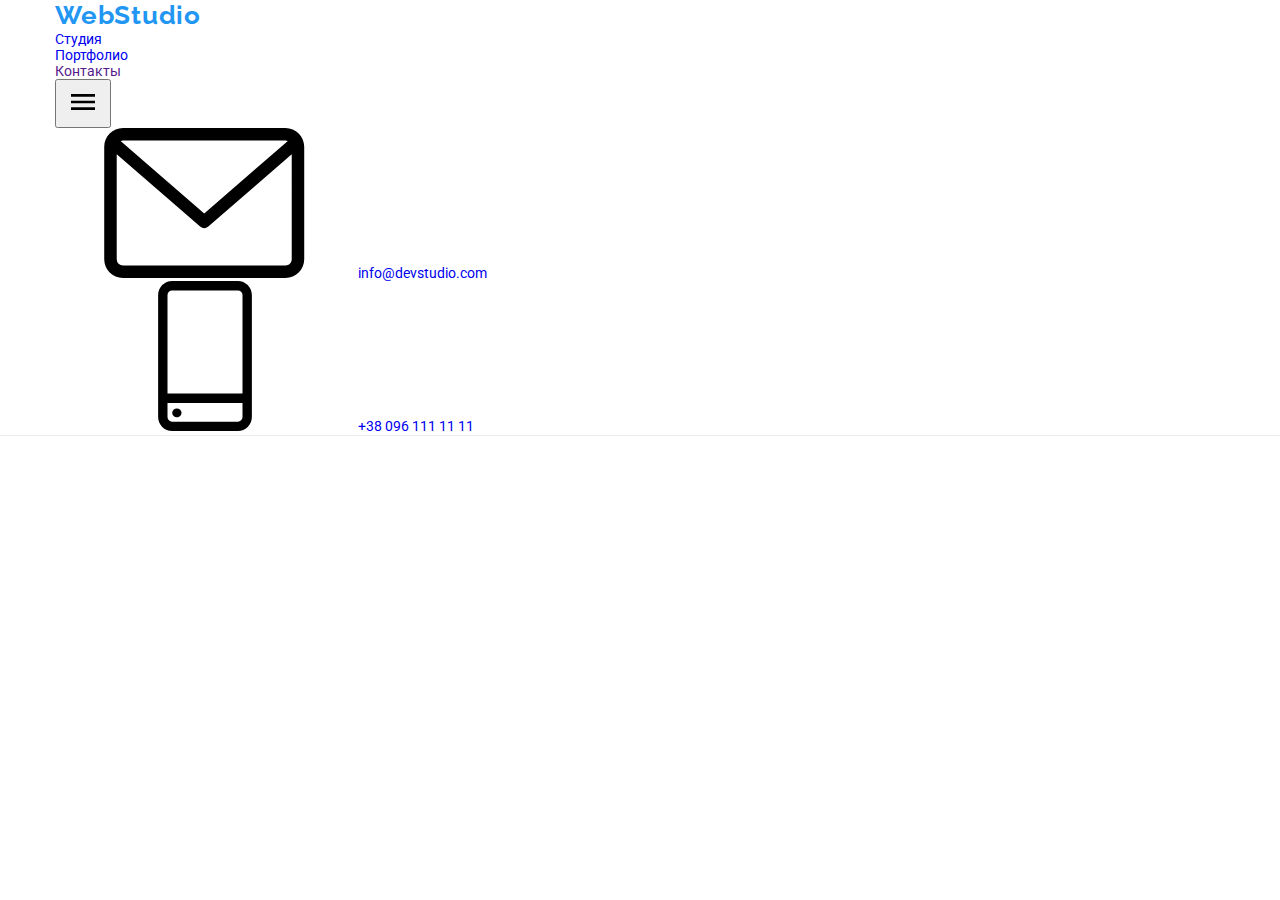
==== commit 73f64520: "Адаптивна верстка" ====
--- a/index.html
+++ b/index.html
@@ -37,6 +37,11 @@
             </li>
           </ul>
         </nav>
+        <button class="mobile-menu-open" type="button" data-menu-open>
+          <svg class="mobile-menu-open__title" width="40px" height="40px">
+            <use href="./images/icons.svg#menu_40px"></use>
+          </svg>
+        </button>
         <ul class="contact list">
           <li class="contact__item">
             <a class="contact__link link" href="mailto:info@devstudio.com">
@@ -56,18 +61,57 @@
           </li>
         </ul>
       </div>
+      <!-- MOBILE-MENU -->
+      <div class="mobile-menu" data-menu>
+        <div class="container mobile-menu__cotainer">
+          <button class="mobile-menu__cloce-btn" data-menu-close>
+            <svg class="mobile-menu__cloce-icon" width="40px" height="40px">
+              <use href="./images/icons.svg#icon-close-modal"></use>
+            </svg>
+          </button>
+          <ul class="mobile-menu__list list">
+            <li class="mobile-menu__item">
+              <a class="mobile-menu__link link" href="./index.html">Студия</a>
+            </li>
+            <li class="mobile-menu__item">
+              <a class="mobile-menu__link link" href="./portfolio.html">Портфолио</a>
+            </li>
+            <li class="mobile-menu__item">
+              <a class="mobile-menu__link link" href="">Контакты</a>
+            </li>
+          </ul>
+          <div mobile->
+            <a class="link" href="tel:+380961111111">+38 096 111 11 11</a>
+            <a class="link" href="mailto:info@devstudio.com">info@devstudio.com</a>
+            <ul class="list">
+              <li>
+                <a class="link" href="">Instagram</a>
+              </li>
+              <li>
+                <a class="link" href="">Twitter</a>
+              </li>
+              <li>
+                <a class="link" href="">Facebook</a>
+              </li>
+              <li>
+                <a class="link" href="">LinkedIn</a>
+              </li>
+            </ul>
+          </div>
+        </div>
+      </div>
     </header>
     <!--MAIN-->
-    <main>
-      <!--HERO-->
-      <section class="hero">
+    <!-- <main> -->
+    <!--HERO-->
+    <!-- <section class="hero">
         <div class="container">
           <h1 class="hero__title">Эффективные решения для вашего бизнеса</h1>
           <button class="button" type="button" data-modal-open>Заказать услугу</button>
         </div>
-      </section>
-      <!--BENEFITS-->
-      <section class="section">
+      </section> -->
+    <!--BENEFITS-->
+    <!-- <section class="section">
         <div class="container">
           <h2 class="visually-hidden">Преимущества</h2>
           <ul class="list-cards benefits-list list">
@@ -117,9 +161,9 @@
             </li>
           </ul>
         </div>
-      </section>
-      <!--WHOT-WE-DO-->
-      <section class="section whot-we-do">
+      </section> -->
+    <!--WHOT-WE-DO-->
+    <!-- <section class="section whot-we-do">
         <div class="container">
           <h2 class="section-title">Чем мы занимаемся</h2>
           <ul class="list-cards list">
@@ -143,9 +187,9 @@
             </li>
           </ul>
         </div>
-      </section>
-      <!--TEAM-->
-      <section class="section team">
+      </section> -->
+    <!--TEAM-->
+    <!-- <section class="section team">
         <div class="container">
           <h2 class="section-title">Наша команда</h2>
           <ul class="list-cards list">
@@ -304,9 +348,9 @@
             </li>
           </ul>
         </div>
-      </section>
-      <!--CLIENT-->
-      <section class="section">
+      </section> -->
+    <!--CLIENT-->
+    <!-- <section class="section">
         <div class="container">
           <h2 class="section-title">Постоянные клиенты</h2>
           <ul class="list-cards clients list">
@@ -355,9 +399,9 @@
           </ul>
         </div>
       </section>
-    </main>
+    </main> -->
     <!--FOOTER-->
-    <footer class="footer">
+    <!-- <footer class="footer">
       <div class="container footer-container">
         <div class="footer-container-address">
           <a class="footer-logo link" href="./index.html" lang="en"
@@ -384,9 +428,9 @@
               </li>
             </ul>
           </address>
-        </div>
-        <!-- JOIN -->
-        <div class="join">
+        </div> -->
+    <!-- JOIN -->
+    <!-- <div class="join">
           <p class="join__title">присоединяйтесь</p>
           <ul class="social list">
             <li class="join__item">
@@ -418,9 +462,9 @@
               </a>
             </li>
           </ul>
-        </div>
-        <!-- FOOTER FORM -->
-        <div class="footer-form-wrapper">
+        </div> -->
+    <!-- FOOTER FORM -->
+    <!-- <div class="footer-form-wrapper">
           <form class="footer-form">
             <label class="footer-form-field">
               <span class="footer-form-input-desc">Подпишитесь на рассылку</span>
@@ -441,17 +485,17 @@
           </form>
         </div>
       </div>
-    </footer>
+    </footer> -->
     <!-- MODAL -->
-    <div class="backdrop is-hidden" data-modal>
+    <!-- <div class="backdrop is-hidden" data-modal>
       <div class="modal">
         <button class="modal-close-btn" type="button" data-modal-close>
           <svg class="modal-close-btn-icon" width="18" height="18">
             <use href="./images/icons.svg#icon-close-modal"></use>
           </svg>
-        </button>
-        <!-- MODAL FORM -->
-        <form class="modal-form">
+        </button> -->
+    <!-- MODAL FORM -->
+    <!-- <form class="modal-form">
           <p class="modal-form-title">Оставьте свои данные, мы вам перезвоним</p>
           <label class="modal-form-field">
             <span class="modal-form-input-desc">Имя</span>
@@ -517,6 +561,7 @@
         </form>
       </div>
     </div>
-    <script src="./js/modal.js"></script>
+    <script src="./js/modal.js"></script> -->
+    <script src="./js/mobile-menu.js"></script>
   </body>
 </html>
--- a/css/main.min.css
+++ b/css/main.min.css
@@ -1 +1 @@
-:root{--hover-animation: 250ms cubic-bezier(0.4, 0, 0.2, 1);--main-color: #212121;--secondary-color: #ffffff;--hover-color: #2196f3;--button-bg-color: #2196f3;--description-color: #757575;--hero-footer-bg-color: #2f303a;--main-bg-color: #ffffff;--web-color: #2196f3;--secondary-bg-color: #f5f4fa}.visually-hidden{position:absolute;width:1px;height:1px;margin:-1px;padding:0;overflow:hidden;border:0;clip:rect(0 0 0 0)}.clients__link,.benefits-list__wrapper,.modal-form-check-desc,.modal-close-btn,.social-link{display:flex;justify-content:center;align-items:center}body{font-family:Roboto,sans-serif;color:var(--main-color);font-size:14px}button{cursor:pointer}h1,h2,h3,h4,p{margin-top:0;margin-bottom:0}ul{margin-top:0;margin-bottom:0;padding-left:0}img{display:block}.list{list-style:none}.link{text-decoration:none}.container{width:1200px;margin-left:auto;margin-right:auto;padding-left:15px;padding-right:15px}.section{padding-top:94px;padding-bottom:94px}.social{display:flex;justify-content:center;gap:10px}.social-link{width:44px;height:44px;border-radius:50%;transition:fill var(--hover-animation),background-color var(--hover-animation)}.social-link:hover,.social-link:focus{background-color:#2196f3;fill:#fff}.social-icon{width:20px;height:20px}.list-cards{display:flex;flex-wrap:wrap;gap:30px}.logo{padding-top:24px;padding-bottom:25px;font-family:Raleway,sans-serif;color:var(--web-color);font-weight:700;font-size:26px;line-height:1.1923076923;letter-spacing:.03em}.button{border:none;border-radius:4px;min-width:200px;min-height:50px;font-weight:700;font-size:16px;line-height:1.875;letter-spacing:.06em;color:var(--secondary-color);background-color:var(--button-bg-color);transition:background-color var(--hover-animation)}.button:hover,.button:focus{background-color:#188ce8}.web{color:var(--web-color)}.section-title{text-align:center;margin-bottom:50px;font-size:36px;line-height:1.17;letter-spacing:.03em}.backdrop{position:fixed;top:0;left:0;z-index:100;height:100%;width:100%;background-color:rgba(0,0,0,.2);transition:opacity var(--hover-animation),visibility var(--hover-animation)}.backdrop.is-hidden{opacity:0;visibility:hidden;pointer-events:none}.modal{position:absolute;top:50%;left:50%;transform:translate(-50%, -50%);width:528px;background-color:#fff;box-shadow:0px 1px 3px rgba(0,0,0,.12),0px 1px 1px rgba(0,0,0,.14),0px 2px 1px rgba(0,0,0,.2);border-radius:4px;padding:40px;transition:transform var(--hover-animation)}.modal-close-btn{position:absolute;top:8px;right:8px;width:30px;height:30px;background:#fff;border:1px solid rgba(0,0,0,.1);border-radius:50%;padding:0}.modal-close-btn-icon{transition:fill var(--hover-animation)}.modal-close-btn-icon .modal-close-btn-icon,.modal-close-btn-icon .modal-close-btn-icon{fill:var(--hover-color)}.modal-form{display:flex;flex-direction:column}.modal-form-title{font-weight:700;font-size:20px;line-height:1.15;text-align:center;letter-spacing:.03em;color:var(--main-color);margin-bottom:12px}.modal-form-field{margin-bottom:10px}.modal-form-field-comment{margin-bottom:20px}.modal-form-input-desc{display:block;font-size:12px;font-weight:400;line-height:1.17;letter-spacing:.01em;color:var(--description-color);margin-bottom:4px}.modal-form-input-wrapper{position:relative}.modal-form-input{width:100%;height:40px;border:1px solid rgba(33,33,33,.2);border-radius:4px;padding-left:42px;transition:border-color var(--hover-animation)}.modal-form-input:focus{outline:none;border-color:var(--hover-color)}.modal-form-input:focus+.modal-form-input-icon{fill:var(--hover-color)}.modal-form-input-icon{position:absolute;top:50%;left:12px;transform:translateY(-50%);width:18px;height:18px;transition:fill var(--hover-animation)}.modal-form-comment{display:block;width:100%;height:120px;padding:12px 16px;resize:none;border:1px solid rgba(33,33,33,.2);border-radius:4px;transition:border-color var(--hover-animation)}.modal-form-comment:focus{outline:none;border-color:var(--hover-color)}.modal-form-comment::placeholder{font-size:12px;line-height:1.17;letter-spacing:.01em;color:rgba(117,117,117,.5)}.modal-form-check-desc{margin-bottom:30px;line-height:1.71;letter-spacing:.03em;color:var(--description-color)}.modal-form-check-custom{margin-right:8px;width:16px;height:15px;cursor:pointer;background-image:url(../images/vector.svg);background-repeat:no-repeat;background-position:center}.modal-form-check:checked+.modal-form-check-custom{background-image:url(../images/check.svg)}.modal-form-check:focus+.modal-form-check-custom{outline:2px solid var(--hover-color)}.modal-form-check-desc-link{color:var(--hover-color)}.modal-form-button{width:200px;height:50px;margin-left:auto;margin-right:auto;font-weight:700;font-size:16px;line-height:1.875;letter-spacing:.06em;color:#fff;background-color:var(--hover-color);box-shadow:0px 4px 4px rgba(0,0,0,.15);border-radius:4px;border:none;transition:background-color var(--hover-animation)}.modal-form-button:hover,.modal-form-button:focus{background-color:#188ce8}.header{border-bottom:1px solid #ececec}.header__container{display:flex}.header__nav{margin-right:auto;display:flex}.nav__logo{margin-right:93px}.logo__studio{color:var(--main-color)}.menu{display:flex;gap:50px}.menu__item{position:relative}.menu__link{padding-top:32px;padding-bottom:32px;display:block;font-weight:500;font-size:14px;line-height:1.1428571429;letter-spacing:.02em;color:var(--main-text-color);transition:color var(--hover-animation)}.menu__link::after{content:"";transition:background-color var(--hover-animation)}.menu__link:hover,.menu__link:focus{color:var(--hover-color)}.menu__link:hover::after,.menu__link:hover::after,.menu__link:focus::after,.menu__link:focus::after{content:"";position:absolute;bottom:0;right:0;height:4px;width:100%;background-color:var(--hover-color);border-radius:2px}.menu__link_akcent{color:var(--hover-color)}.menu__link_akcent::after{content:"";position:absolute;bottom:0;right:0;height:4px;width:100%;background-color:var(--hover-color);border-radius:2px}.contact{display:flex;gap:50px}.contact__link{display:flex;padding-top:32px;padding-bottom:32px;align-items:center;font-weight:500;font-size:14px;line-height:1.1428571429;letter-spacing:.02em;color:#757575;transition:color var(--hover-animation)}.contact__link:hover,.contact__link:focus{color:var(--hover-color)}.contact__mail-icon{width:16px;height:12px;fill:currentColor;margin-right:10px}.contact__tel-icon{width:10px;height:16px;fill:currentColor;margin-right:10px}.hero{margin-left:auto;margin-right:auto;max-width:1600px;text-align:center;padding-top:200px;padding-bottom:200px;background-color:#c4c4c4;background-image:linear-gradient(to right, rgba(47, 48, 58, 0.4), rgba(47, 48, 58, 0.4)),url(../images/background-image/Img.jpg);background-position:center;background-size:cover;background-repeat:no-repeat}.hero__title{width:696px;margin-left:auto;margin-right:auto;margin-bottom:30px;font-weight:900;font-size:44px;line-height:1.3636363636;letter-spacing:.06em;text-transform:uppercase;color:var(--secondary-color)}.benefits-list__item{flex-basis:calc((100% - 90px)/4)}.benefits-list__wrapper{width:100%;height:120px;background-color:var(--secondary-bg-color);border-radius:4px;margin-bottom:30px}.benefits-list__icon{width:70px;height:70px}.benefits-list__title{font-weight:700;font-size:14px;line-height:1.1428571429;letter-spacing:.03em;text-transform:uppercase;margin-bottom:10px}.benefits-list__text{font-weight:400;font-size:14px;line-height:1.7142857143;letter-spacing:.03em;color:var(--description-color)}.whot-we-do{padding-top:0}.whot-we-do__wrapper{position:relative}.whot-we-do__overlay{position:absolute;padding-top:27px;padding-bottom:27px;width:100%;bottom:0;left:0;font-weight:700;font-size:14px;line-height:1.1428571429;text-align:center;letter-spacing:.03em;text-transform:uppercase;background:rgba(47,48,58,.8);color:var(--secondary-color)}.team{background-color:var(--secondary-bg-color)}.team__item{box-shadow:0px 1px 3px rgba(0,0,0,.12),0px 1px 1px rgba(0,0,0,.14),0px 2px 1px rgba(0,0,0,.2);border-radius:0px 0px 4px 4px;background-color:var(--main-bg-color)}.team__wrapper{padding:30px 0}.team__name{margin-bottom:10px;font-weight:500;font-size:16px;line-height:1.1875;letter-spacing:.03em;text-align:center}.team__profession{margin-bottom:16px;font-size:16px;line-height:1.19;letter-spacing:.03em;color:var(--description-color);text-align:center}.team__social-link{fill:#afb1b8;background-color:#fff}.clients__link{width:170px;height:92px;border:1px solid #afb1b8;border-radius:4px;fill:#afb1b8;transition:fill var(--hover-animation),border-color var(--hover-animation)}.clients__link:hover,.clients__link:focus{border-color:var(--hover-color);fill:var(--hover-color)}.clients__icon{width:106px;height:60px}.footer{padding:60px 0;background-color:var(--hero-footer-bg-color)}.footer-container{display:flex;align-items:baseline}.footer-container-address{margin-right:70px}.footer-logo{font-family:Raleway,sans-serif;font-size:26px;line-height:1.19;letter-spacing:.03em;color:var(--secondary-color);margin-top:20px}.address{margin-top:20px;font-style:inherit}.address-link{line-height:1.71;letter-spacing:.03em;color:var(--secondary-color);transition:color var(--hover-animation)}.address-link:hover,.address-link:focus{color:var(--hover-color)}.tel-team,.mail-team{margin-top:9px}.mail-link,.tel-link{line-height:1.71;letter-spacing:.03em;color:rgba(255,255,255,.6);transition:color var(--hover-animation)}.mail-link:hover,.mail-link:focus,.tel-link:hover,.tel-link:focus{color:var(--hover-color)}.join__title{font-weight:700;line-height:1.14;letter-spacing:.03em;text-transform:uppercase;color:#fff;margin-bottom:20px}.join__social-link{fill:#fff;background-color:rgba(255,255,255,.1)}.footer-form-wrapper{margin-left:auto}.footer-form{display:flex}.footer-form-input-desc{display:block;font-weight:700;font-size:14px;line-height:1.14;letter-spacing:.03em;text-transform:uppercase;color:var(--secondary-color);margin-bottom:20px}.footer-form-input{margin-right:12px;padding-left:16px;width:358px;height:50px;background-color:rgba(0,0,0,0);border:1px solid rgba(255,255,255,.3);filter:drop-shadow(0px 4px 4px rgba(0, 0, 0, 0.15));border-radius:4px;color:var(--secondary-color)}.footer-form-button{display:flex;margin-top:auto;padding:10px 28px;align-items:center}.footer-form-button-icon{width:24px;height:24px;margin-left:auto}.portfolio-list-button{display:flex;justify-content:center}.portfolio-item-button+.portfolio-item-button{margin-left:8px}.portfolio-button{transition:background-color var(--hover-animation),color var(--hover-animation),box-shadow var(--hover-animation);padding:6px 22px;border:none;font-weight:500;font-size:16px;line-height:1.62;text-align:center;letter-spacing:.03em;background-color:#f5f4fa;border-radius:4px}.portfolio-button:hover,.portfolio-button:focus{cursor:pointer;background-color:var(--hover-color);color:var(--secondary-color);box-shadow:0px 3px 1px rgba(0,0,0,.1),0px 1px 2px rgba(0,0,0,.08),0px 2px 2px rgba(0,0,0,.12)}.akcent-btn{background-color:var(--hover-color);color:var(--secondary-color)}.portfolio-list{margin-top:50px;display:flex;flex-wrap:wrap;gap:30px}.portfolio-item{background:#fff}.portfolio-link:hover .overlay,.portfolio-link:focus .overlay{transform:translate(0, 0)}.portfolio-link{display:block;transition:box-shadow var(--hover-animation)}.portfolio-link:hover,.portfolio-link:focus{box-shadow:0px 1px 1px rgba(0,0,0,.12),0px 4px 4px rgba(0,0,0,.06),1px 4px 6px rgba(0,0,0,.16)}.portfolio-list-img-wrapper{position:relative;overflow:hidden}.overlay{position:absolute;top:0;left:0;width:100%;height:100%;overflow:auto;transform:translate(0, 100%);font-size:18px;line-height:1.55;letter-spacing:.03em;padding:63px 24px;color:#fff;background-color:rgba(33,150,243,.9);transition:transform var(--hover-animation)}.portdolio-iteam-desc{padding:20px 24px;border:1px solid #eee}.subtitle{margin-bottom:4px;font-weight:700;font-size:18px;line-height:2;letter-spacing:.06em;color:var(--main-color)}.portfolio-desc{font-size:16px;line-height:1.87;letter-spacing:.03em;color:var(--description-color)}/*# sourceMappingURL=main.min.css.map */+:root{--hover-animation: 250ms cubic-bezier(0.4, 0, 0.2, 1);--main-color: #212121;--secondary-color: #ffffff;--hover-color: #2196f3;--button-bg-color: #2196f3;--description-color: #757575;--hero-footer-bg-color: #2f303a;--main-bg-color: #ffffff;--web-color: #2196f3;--secondary-bg-color: #f5f4fa}.visually-hidden{position:absolute;width:1px;height:1px;margin:-1px;padding:0;overflow:hidden;border:0;clip:rect(0 0 0 0)}.clients__link,.benefits-list__wrapper,.modal-form-check-desc,.modal-close-btn,.social-link{display:flex;justify-content:center;align-items:center}body{font-family:Roboto,sans-serif;color:var(--main-color);font-size:14px}button{cursor:pointer}h1,h2,h3,h4,p{margin-top:0;margin-bottom:0}ul{margin-top:0;margin-bottom:0;padding-left:0}img{display:block}.list{list-style:none}.link{text-decoration:none}.container{padding-left:15px;padding-right:15px}@media screen and (min-width: 480px){.container{width:480px;margin-left:auto;margin-right:auto}}@media screen and (min-width: 768px){.container{width:768px}}@media screen and (min-width: 1200px){.container{width:1200px}}.section{padding-top:94px;padding-bottom:94px}.mobile-menu{position:fixed;width:100%;height:100%;background-color:var(--secondary-color);top:0;left:0;z-index:100;opacity:0;visibility:hidden;pointer-events:none;transition:opacity var(--hover-animation),visibility var(--hover-animation)}.mobile-menu__cotainer{position:relative;padding:48px 40px}.mobile-menu__cloce-btn{position:absolute;top:10px;right:15px;padding:0;line-height:0;background-color:rgba(0,0,0,0);border:none}.mobile-menu.is-open{opacity:1;visibility:visible;pointer-events:auto}.mobile-menu__list{display:flex;flex-direction:column;row-gap:32px}.mobile-menu__link{font-weight:500;font-size:40px;line-height:1.175;color:var(--main-color);letter-spacing:.02em}.social{display:flex;justify-content:center;gap:10px}.social-link{width:44px;height:44px;border-radius:50%;transition:fill var(--hover-animation),background-color var(--hover-animation)}.social-link:hover,.social-link:focus{background-color:#2196f3;fill:#fff}.social-icon{width:20px;height:20px}.list-cards{display:flex;flex-wrap:wrap;gap:30px}.logo{padding-top:24px;padding-bottom:25px;font-family:Raleway,sans-serif;color:var(--web-color);font-weight:700;font-size:26px;line-height:1.1923076923;letter-spacing:.03em}.button{border:none;border-radius:4px;min-width:200px;min-height:50px;font-weight:700;font-size:16px;line-height:1.875;letter-spacing:.06em;color:var(--secondary-color);background-color:var(--button-bg-color);transition:background-color var(--hover-animation)}.button:hover,.button:focus{background-color:#188ce8}.web{color:var(--web-color)}.section-title{text-align:center;margin-bottom:50px;font-size:36px;line-height:1.17;letter-spacing:.03em}.backdrop{position:fixed;top:0;left:0;z-index:100;height:100%;width:100%;background-color:rgba(0,0,0,.2);transition:opacity var(--hover-animation),visibility var(--hover-animation)}.backdrop.is-hidden{opacity:0;visibility:hidden;pointer-events:none}.modal{position:absolute;top:50%;left:50%;transform:translate(-50%, -50%);width:528px;background-color:#fff;box-shadow:0px 1px 3px rgba(0,0,0,.12),0px 1px 1px rgba(0,0,0,.14),0px 2px 1px rgba(0,0,0,.2);border-radius:4px;padding:40px;transition:transform var(--hover-animation)}.modal-close-btn{position:absolute;top:8px;right:8px;width:30px;height:30px;background:#fff;border:1px solid rgba(0,0,0,.1);border-radius:50%;padding:0}.modal-close-btn-icon{transition:fill var(--hover-animation)}.modal-close-btn-icon .modal-close-btn-icon{fill:var(--hover-color)}.modal-form{display:flex;flex-direction:column}.modal-form-title{font-weight:700;font-size:20px;line-height:1.15;text-align:center;letter-spacing:.03em;color:var(--main-color);margin-bottom:12px}.modal-form-field{margin-bottom:10px}.modal-form-field-comment{margin-bottom:20px}.modal-form-input-desc{display:block;font-size:12px;font-weight:400;line-height:1.17;letter-spacing:.01em;color:var(--description-color);margin-bottom:4px}.modal-form-input-wrapper{position:relative}.modal-form-input{width:100%;height:40px;border:1px solid rgba(33,33,33,.2);border-radius:4px;padding-left:42px;transition:border-color var(--hover-animation)}.modal-form-input:focus{outline:none;border-color:var(--hover-color)}.modal-form-input:focus+.modal-form-input-icon{fill:var(--hover-color)}.modal-form-input-icon{position:absolute;top:50%;left:12px;transform:translateY(-50%);width:18px;height:18px;transition:fill var(--hover-animation)}.modal-form-comment{display:block;width:100%;height:120px;padding:12px 16px;resize:none;border:1px solid rgba(33,33,33,.2);border-radius:4px;transition:border-color var(--hover-animation)}.modal-form-comment:focus{outline:none;border-color:var(--hover-color)}.modal-form-comment::placeholder{font-size:12px;line-height:1.17;letter-spacing:.01em;color:rgba(117,117,117,.5)}.modal-form-check-desc{margin-bottom:30px;line-height:1.71;letter-spacing:.03em;color:var(--description-color)}.modal-form-check-custom{margin-right:8px;width:16px;height:15px;cursor:pointer;background-image:url(../images/vector.svg);background-repeat:no-repeat;background-position:center}.modal-form-check:checked+.modal-form-check-custom{background-image:url(../images/check.svg)}.modal-form-check:focus+.modal-form-check-custom{outline:2px solid var(--hover-color)}.modal-form-check-desc-link{color:var(--hover-color)}.modal-form-button{width:200px;height:50px;margin-left:auto;margin-right:auto;font-weight:700;font-size:16px;line-height:1.875;letter-spacing:.06em;color:#fff;background-color:var(--hover-color);box-shadow:0px 4px 4px rgba(0,0,0,.15);border-radius:4px;border:none;transition:background-color var(--hover-animation)}.modal-form-button:hover,.modal-form-button:focus{background-color:#188ce8}.header{border-bottom:1px solid #ececec}@media screen and (max-width: 767px){.menu{display:none}.contact{display:none}.header__container{display:flex;align-items:center;justify-content:space-between;padding-top:10px;padding-bottom:10px}.mobile-menu-open{padding:0;background-color:rgba(0,0,0,0);border:none;line-height:0}}.hero{margin-left:auto;margin-right:auto;max-width:1600px;text-align:center;padding-top:200px;padding-bottom:200px;background-color:#c4c4c4;background-image:linear-gradient(to right, rgba(47, 48, 58, 0.4), rgba(47, 48, 58, 0.4)),url(../images/background-image/Img.jpg);background-position:center;background-size:cover;background-repeat:no-repeat}.hero__title{width:696px;margin-left:auto;margin-right:auto;margin-bottom:30px;font-weight:900;font-size:44px;line-height:1.3636363636;letter-spacing:.06em;text-transform:uppercase;color:var(--secondary-color)}.benefits-list__item{flex-basis:calc((100% - 90px)/4)}.benefits-list__wrapper{width:100%;height:120px;background-color:var(--secondary-bg-color);border-radius:4px;margin-bottom:30px}.benefits-list__icon{width:70px;height:70px}.benefits-list__title{font-weight:700;font-size:14px;line-height:1.1428571429;letter-spacing:.03em;text-transform:uppercase;margin-bottom:10px}.benefits-list__text{font-weight:400;font-size:14px;line-height:1.7142857143;letter-spacing:.03em;color:var(--description-color)}.whot-we-do{padding-top:0}.whot-we-do__wrapper{position:relative}.whot-we-do__overlay{position:absolute;padding-top:27px;padding-bottom:27px;width:100%;bottom:0;left:0;font-weight:700;font-size:14px;line-height:1.1428571429;text-align:center;letter-spacing:.03em;text-transform:uppercase;background:rgba(47,48,58,.8);color:var(--secondary-color)}.team{background-color:var(--secondary-bg-color)}.team__item{box-shadow:0px 1px 3px rgba(0,0,0,.12),0px 1px 1px rgba(0,0,0,.14),0px 2px 1px rgba(0,0,0,.2);border-radius:0px 0px 4px 4px;background-color:var(--main-bg-color)}.team__wrapper{padding:30px 0}.team__name{margin-bottom:10px;font-weight:500;font-size:16px;line-height:1.1875;letter-spacing:.03em;text-align:center}.team__profession{margin-bottom:16px;font-size:16px;line-height:1.19;letter-spacing:.03em;color:var(--description-color);text-align:center}.team__social-link{fill:#afb1b8;background-color:#fff}.clients__link{width:170px;height:92px;border:1px solid #afb1b8;border-radius:4px;fill:#afb1b8;transition:fill var(--hover-animation),border-color var(--hover-animation)}.clients__link:hover,.clients__link:focus{border-color:var(--hover-color);fill:var(--hover-color)}.clients__icon{width:106px;height:60px}.footer{padding:60px 0;background-color:var(--hero-footer-bg-color)}.footer-container{display:flex;align-items:baseline}.footer-container-address{margin-right:70px}.footer-logo{font-family:Raleway,sans-serif;font-size:26px;line-height:1.19;letter-spacing:.03em;color:var(--secondary-color);margin-top:20px}.address{margin-top:20px;font-style:inherit}.address-link{line-height:1.71;letter-spacing:.03em;color:var(--secondary-color);transition:color var(--hover-animation)}.address-link:hover,.address-link:focus{color:var(--hover-color)}.tel-team,.mail-team{margin-top:9px}.mail-link,.tel-link{line-height:1.71;letter-spacing:.03em;color:rgba(255,255,255,.6);transition:color var(--hover-animation)}.mail-link:hover,.mail-link:focus,.tel-link:hover,.tel-link:focus{color:var(--hover-color)}.join__title{font-weight:700;line-height:1.14;letter-spacing:.03em;text-transform:uppercase;color:#fff;margin-bottom:20px}.join__social-link{fill:#fff;background-color:rgba(255,255,255,.1)}.footer-form-wrapper{margin-left:auto}.footer-form{display:flex}.footer-form-input-desc{display:block;font-weight:700;font-size:14px;line-height:1.14;letter-spacing:.03em;text-transform:uppercase;color:var(--secondary-color);margin-bottom:20px}.footer-form-input{margin-right:12px;padding-left:16px;width:358px;height:50px;background-color:rgba(0,0,0,0);border:1px solid rgba(255,255,255,.3);filter:drop-shadow(0px 4px 4px rgba(0, 0, 0, 0.15));border-radius:4px;color:var(--secondary-color)}.footer-form-button{display:flex;margin-top:auto;padding:10px 28px;align-items:center}.footer-form-button-icon{width:24px;height:24px;margin-left:auto}.portfolio-list-button{display:flex;justify-content:center}.portfolio-item-button+.portfolio-item-button{margin-left:8px}.portfolio-button{transition:background-color var(--hover-animation),color var(--hover-animation),box-shadow var(--hover-animation);padding:6px 22px;border:none;font-weight:500;font-size:16px;line-height:1.62;text-align:center;letter-spacing:.03em;background-color:#f5f4fa;border-radius:4px}.portfolio-button:hover,.portfolio-button:focus{cursor:pointer;background-color:var(--hover-color);color:var(--secondary-color);box-shadow:0px 3px 1px rgba(0,0,0,.1),0px 1px 2px rgba(0,0,0,.08),0px 2px 2px rgba(0,0,0,.12)}.akcent-btn{background-color:var(--hover-color);color:var(--secondary-color)}.portfolio-list{margin-top:50px;display:flex;flex-wrap:wrap;gap:30px}.portfolio-item{background:#fff}.portfolio-link:hover .overlay,.portfolio-link:focus .overlay{transform:translate(0, 0)}.portfolio-link{display:block;transition:box-shadow var(--hover-animation)}.portfolio-link:hover,.portfolio-link:focus{box-shadow:0px 1px 1px rgba(0,0,0,.12),0px 4px 4px rgba(0,0,0,.06),1px 4px 6px rgba(0,0,0,.16)}.portfolio-list-img-wrapper{position:relative;overflow:hidden}.overlay{position:absolute;top:0;left:0;width:100%;height:100%;overflow:auto;transform:translate(0, 100%);font-size:18px;line-height:1.55;letter-spacing:.03em;padding:63px 24px;color:#fff;background-color:rgba(33,150,243,.9);transition:transform var(--hover-animation)}.portdolio-iteam-desc{padding:20px 24px;border:1px solid #eee}.subtitle{margin-bottom:4px;font-weight:700;font-size:18px;line-height:2;letter-spacing:.06em;color:var(--main-color)}.portfolio-desc{font-size:16px;line-height:1.87;letter-spacing:.03em;color:var(--description-color)}/*# sourceMappingURL=main.min.css.map */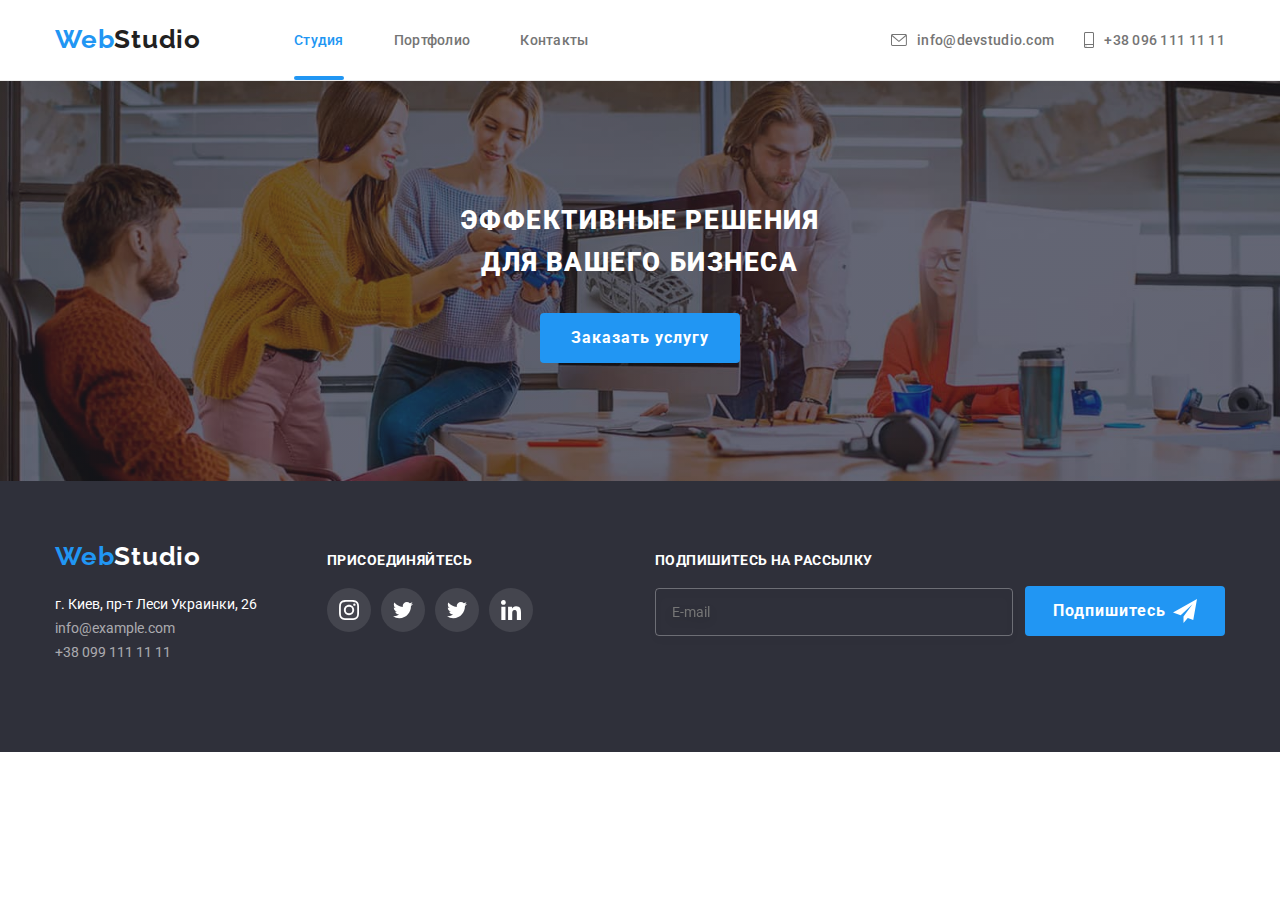
==== commit f55cea7d: "Зміни 30.08" ====
--- a/index.html
+++ b/index.html
@@ -21,13 +21,13 @@
     <!--HEADER-->
     <header class="header">
       <div class="container header__container">
-        <nav class="nav header__nav">
-          <a class="logo nav__logo link" href="./index.html" lang="en"
-            >Web<span class="logo__studio">Studio</span></a
+        <nav class="header__nav">
+          <a class="logo header__logo link" href="./index.html" lang="en"
+            >Web<span class="header__studio">Studio</span></a
           >
           <ul class="menu list">
             <li class="menu__item">
-              <a class="menu__link menu__link_akcent link" href="./index.html">Студия</a>
+              <a class="menu__link menu__akcent link" href="./index.html">Студия</a>
             </li>
             <li class="menu__item">
               <a class="menu__link link" href="./portfolio.html">Портфолио</a>
@@ -71,7 +71,7 @@
           </button>
           <ul class="mobile-menu__list list">
             <li class="mobile-menu__item">
-              <a class="mobile-menu__link link" href="./index.html">Студия</a>
+              <a class="mobile-menu__link mobile-menu__akcent link" href="./index.html">Студия</a>
             </li>
             <li class="mobile-menu__item">
               <a class="mobile-menu__link link" href="./portfolio.html">Портфолио</a>
@@ -80,21 +80,31 @@
               <a class="mobile-menu__link link" href="">Контакты</a>
             </li>
           </ul>
-          <div mobile->
-            <a class="link" href="tel:+380961111111">+38 096 111 11 11</a>
-            <a class="link" href="mailto:info@devstudio.com">info@devstudio.com</a>
-            <ul class="list">
-              <li>
-                <a class="link" href="">Instagram</a>
-              </li>
-              <li>
-                <a class="link" href="">Twitter</a>
-              </li>
-              <li>
-                <a class="link" href="">Facebook</a>
-              </li>
-              <li>
-                <a class="link" href="">LinkedIn</a>
+          <div class="mobile-menu-contact">
+            <ul class="mobile-menu-contact__list list">
+              <li class="mobile-menu-contact__item">
+                <a class="mobile-menu-contact__tel link" href="tel:+380961111111"
+                  >+38 096 111 11 11</a
+                >
+              </li>
+              <li class="mobile-menu-contact__item">
+                <a class="mobile-menu-contact__mail link" href="mailto:info@devstudio.com"
+                  >info@devstudio.com</a
+                >
+              </li>
+            </ul>
+            <ul class="mobile-menu-social list">
+              <li class="mobile-menu-social__item">
+                <a class="mobile-menu-social__link link" href="">Instagram</a>
+              </li>
+              <li class="mobile-menu-social__item">
+                <a class="mobile-menu-social__link link" href="">Twitter</a>
+              </li>
+              <li class="mobile-menu-social__item">
+                <a class="mobile-menu-social__link link" href="">Facebook</a>
+              </li>
+              <li class="mobile-menu-social__item">
+                <a class="mobile-menu-social__link link" href="">LinkedIn</a>
               </li>
             </ul>
           </div>
@@ -102,16 +112,16 @@
       </div>
     </header>
     <!--MAIN-->
-    <!-- <main> -->
-    <!--HERO-->
-    <!-- <section class="hero">
+    <main>
+      <!--HERO-->
+      <section class="hero">
         <div class="container">
           <h1 class="hero__title">Эффективные решения для вашего бизнеса</h1>
           <button class="button" type="button" data-modal-open>Заказать услугу</button>
         </div>
-      </section> -->
-    <!--BENEFITS-->
-    <!-- <section class="section">
+      </section>
+      <!--BENEFITS-->
+      <!-- <section class="section">
         <div class="container">
           <h2 class="visually-hidden">Преимущества</h2>
           <ul class="list-cards benefits-list list">
@@ -162,8 +172,8 @@
           </ul>
         </div>
       </section> -->
-    <!--WHOT-WE-DO-->
-    <!-- <section class="section whot-we-do">
+      <!--WHOT-WE-DO-->
+      <!-- <section class="section whot-we-do">
         <div class="container">
           <h2 class="section-title">Чем мы занимаемся</h2>
           <ul class="list-cards list">
@@ -188,8 +198,8 @@
           </ul>
         </div>
       </section> -->
-    <!--TEAM-->
-    <!-- <section class="section team">
+      <!--TEAM-->
+      <!-- <section class="section team">
         <div class="container">
           <h2 class="section-title">Наша команда</h2>
           <ul class="list-cards list">
@@ -349,8 +359,8 @@
           </ul>
         </div>
       </section> -->
-    <!--CLIENT-->
-    <!-- <section class="section">
+      <!--CLIENT-->
+      <!-- <section class="section">
         <div class="container">
           <h2 class="section-title">Постоянные клиенты</h2>
           <ul class="list-cards clients list">
@@ -398,40 +408,45 @@
             </li>
           </ul>
         </div>
-      </section>
-    </main> -->
+      </section> -->
+    </main>
     <!--FOOTER-->
-    <!-- <footer class="footer">
+    <footer class="footer">
       <div class="container footer-container">
-        <div class="footer-container-address">
-          <a class="footer-logo link" href="./index.html" lang="en"
-            ><span class="web">Web</span>Studio</a
+        <div class="footer__wrapper">
+          <a class="logo footer__logo link" href="./index.html" lang="en"
+            >Web<span class="footer__logo_white">Studio</span></a
           >
           <address class="address">
-            <ul class="address-list list">
-              <li>
+            <ul class="address__list list">
+              <li class="address__item">
                 <a
-                  class="address-link link"
+                  class="address__link link address__link_white"
                   target="_blank"
                   href="https://www.google.com.ua/maps/place/%D0%B1%D1%83%D0%BB.+%D0%9B%D0%B5%D1%81%D0%B8+%D0%A3%D0%BA%D1%80%D0%B0%D0%B8%D0%BD%D0%BA%D0%B8,+26,+%D0%9A%D0%B8%D0%B5%D0%B2,+02000/@50.4265841,30.5361971,17z/data=!3m1!4b1!4m5!3m4!1s0x40d4cf0e033ecbe9:0x57a4dffefec77da0!8m2!3d50.4265807!4d30.5383858?hl=ru"
                   rel="noreferer noopener"
                   >г. Киев, пр-т Леси Украинки, 26</a
                 >
               </li>
-              <li class="mail-team">
-                <a class="mail-link link" href="mailto:info@example.com" lang="en"
+              <li class="address__item">
+                <a
+                  class="address__link address__link_dark link"
+                  href="mailto:info@example.com"
+                  lang="en"
                   >info@example.com</a
                 >
               </li>
-              <li class="tel-team">
-                <a class="tel-link link" href="tel:+380991111111">+38 099 111 11 11</a>
+              <li class="address__item">
+                <a class="address__link address__link_dark link" href="tel:+380991111111"
+                  >+38 099 111 11 11</a
+                >
               </li>
             </ul>
           </address>
-        </div> -->
-    <!-- JOIN -->
-    <!-- <div class="join">
-          <p class="join__title">присоединяйтесь</p>
+        </div>
+        <!-- JOIN -->
+        <div class="join">
+          <p class="footer__title">присоединяйтесь</p>
           <ul class="social list">
             <li class="join__item">
               <a class="social-link join__social-link" href="">
@@ -462,30 +477,30 @@
               </a>
             </li>
           </ul>
-        </div> -->
-    <!-- FOOTER FORM -->
-    <!-- <div class="footer-form-wrapper">
+        </div>
+        <!-- FOOTER FORM -->
+        <div class="footer-form-wrapper">
           <form class="footer-form">
-            <label class="footer-form-field">
-              <span class="footer-form-input-desc">Подпишитесь на рассылку</span>
+            <label class="footer-form__field">
+              <span class="footer__title">Подпишитесь на рассылку</span>
               <input
-                class="footer-form-input"
+                class="footer-form__input"
                 type="email"
                 name="user-email"
                 placeholder="E-mail"
                 required
               />
             </label>
-            <button class="button footer-form-button" type="submit">
+            <button class="button footer-form__button" type="submit">
               Подпишитесь
-              <svg class="footer-form-button-icon">
+              <svg class="footer-form__icon">
                 <use href="./images/icons.svg#icon-send"></use>
               </svg>
             </button>
           </form>
         </div>
       </div>
-    </footer> -->
+    </footer>
     <!-- MODAL -->
     <!-- <div class="backdrop is-hidden" data-modal>
       <div class="modal">
--- a/css/main.min.css
+++ b/css/main.min.css
@@ -1 +1 @@
-:root{--hover-animation: 250ms cubic-bezier(0.4, 0, 0.2, 1);--main-color: #212121;--secondary-color: #ffffff;--hover-color: #2196f3;--button-bg-color: #2196f3;--description-color: #757575;--hero-footer-bg-color: #2f303a;--main-bg-color: #ffffff;--web-color: #2196f3;--secondary-bg-color: #f5f4fa}.visually-hidden{position:absolute;width:1px;height:1px;margin:-1px;padding:0;overflow:hidden;border:0;clip:rect(0 0 0 0)}.clients__link,.benefits-list__wrapper,.modal-form-check-desc,.modal-close-btn,.social-link{display:flex;justify-content:center;align-items:center}body{font-family:Roboto,sans-serif;color:var(--main-color);font-size:14px}button{cursor:pointer}h1,h2,h3,h4,p{margin-top:0;margin-bottom:0}ul{margin-top:0;margin-bottom:0;padding-left:0}img{display:block}.list{list-style:none}.link{text-decoration:none}.container{padding-left:15px;padding-right:15px}@media screen and (min-width: 480px){.container{width:480px;margin-left:auto;margin-right:auto}}@media screen and (min-width: 768px){.container{width:768px}}@media screen and (min-width: 1200px){.container{width:1200px}}.section{padding-top:94px;padding-bottom:94px}.mobile-menu{position:fixed;width:100%;height:100%;background-color:var(--secondary-color);top:0;left:0;z-index:100;opacity:0;visibility:hidden;pointer-events:none;transition:opacity var(--hover-animation),visibility var(--hover-animation)}.mobile-menu__cotainer{position:relative;padding:48px 40px}.mobile-menu__cloce-btn{position:absolute;top:10px;right:15px;padding:0;line-height:0;background-color:rgba(0,0,0,0);border:none}.mobile-menu.is-open{opacity:1;visibility:visible;pointer-events:auto}.mobile-menu__list{display:flex;flex-direction:column;row-gap:32px}.mobile-menu__link{font-weight:500;font-size:40px;line-height:1.175;color:var(--main-color);letter-spacing:.02em}.social{display:flex;justify-content:center;gap:10px}.social-link{width:44px;height:44px;border-radius:50%;transition:fill var(--hover-animation),background-color var(--hover-animation)}.social-link:hover,.social-link:focus{background-color:#2196f3;fill:#fff}.social-icon{width:20px;height:20px}.list-cards{display:flex;flex-wrap:wrap;gap:30px}.logo{padding-top:24px;padding-bottom:25px;font-family:Raleway,sans-serif;color:var(--web-color);font-weight:700;font-size:26px;line-height:1.1923076923;letter-spacing:.03em}.button{border:none;border-radius:4px;min-width:200px;min-height:50px;font-weight:700;font-size:16px;line-height:1.875;letter-spacing:.06em;color:var(--secondary-color);background-color:var(--button-bg-color);transition:background-color var(--hover-animation)}.button:hover,.button:focus{background-color:#188ce8}.web{color:var(--web-color)}.section-title{text-align:center;margin-bottom:50px;font-size:36px;line-height:1.17;letter-spacing:.03em}.backdrop{position:fixed;top:0;left:0;z-index:100;height:100%;width:100%;background-color:rgba(0,0,0,.2);transition:opacity var(--hover-animation),visibility var(--hover-animation)}.backdrop.is-hidden{opacity:0;visibility:hidden;pointer-events:none}.modal{position:absolute;top:50%;left:50%;transform:translate(-50%, -50%);width:528px;background-color:#fff;box-shadow:0px 1px 3px rgba(0,0,0,.12),0px 1px 1px rgba(0,0,0,.14),0px 2px 1px rgba(0,0,0,.2);border-radius:4px;padding:40px;transition:transform var(--hover-animation)}.modal-close-btn{position:absolute;top:8px;right:8px;width:30px;height:30px;background:#fff;border:1px solid rgba(0,0,0,.1);border-radius:50%;padding:0}.modal-close-btn-icon{transition:fill var(--hover-animation)}.modal-close-btn-icon .modal-close-btn-icon{fill:var(--hover-color)}.modal-form{display:flex;flex-direction:column}.modal-form-title{font-weight:700;font-size:20px;line-height:1.15;text-align:center;letter-spacing:.03em;color:var(--main-color);margin-bottom:12px}.modal-form-field{margin-bottom:10px}.modal-form-field-comment{margin-bottom:20px}.modal-form-input-desc{display:block;font-size:12px;font-weight:400;line-height:1.17;letter-spacing:.01em;color:var(--description-color);margin-bottom:4px}.modal-form-input-wrapper{position:relative}.modal-form-input{width:100%;height:40px;border:1px solid rgba(33,33,33,.2);border-radius:4px;padding-left:42px;transition:border-color var(--hover-animation)}.modal-form-input:focus{outline:none;border-color:var(--hover-color)}.modal-form-input:focus+.modal-form-input-icon{fill:var(--hover-color)}.modal-form-input-icon{position:absolute;top:50%;left:12px;transform:translateY(-50%);width:18px;height:18px;transition:fill var(--hover-animation)}.modal-form-comment{display:block;width:100%;height:120px;padding:12px 16px;resize:none;border:1px solid rgba(33,33,33,.2);border-radius:4px;transition:border-color var(--hover-animation)}.modal-form-comment:focus{outline:none;border-color:var(--hover-color)}.modal-form-comment::placeholder{font-size:12px;line-height:1.17;letter-spacing:.01em;color:rgba(117,117,117,.5)}.modal-form-check-desc{margin-bottom:30px;line-height:1.71;letter-spacing:.03em;color:var(--description-color)}.modal-form-check-custom{margin-right:8px;width:16px;height:15px;cursor:pointer;background-image:url(../images/vector.svg);background-repeat:no-repeat;background-position:center}.modal-form-check:checked+.modal-form-check-custom{background-image:url(../images/check.svg)}.modal-form-check:focus+.modal-form-check-custom{outline:2px solid var(--hover-color)}.modal-form-check-desc-link{color:var(--hover-color)}.modal-form-button{width:200px;height:50px;margin-left:auto;margin-right:auto;font-weight:700;font-size:16px;line-height:1.875;letter-spacing:.06em;color:#fff;background-color:var(--hover-color);box-shadow:0px 4px 4px rgba(0,0,0,.15);border-radius:4px;border:none;transition:background-color var(--hover-animation)}.modal-form-button:hover,.modal-form-button:focus{background-color:#188ce8}.header{border-bottom:1px solid #ececec}@media screen and (max-width: 767px){.menu{display:none}.contact{display:none}.header__container{display:flex;align-items:center;justify-content:space-between;padding-top:10px;padding-bottom:10px}.mobile-menu-open{padding:0;background-color:rgba(0,0,0,0);border:none;line-height:0}}.hero{margin-left:auto;margin-right:auto;max-width:1600px;text-align:center;padding-top:200px;padding-bottom:200px;background-color:#c4c4c4;background-image:linear-gradient(to right, rgba(47, 48, 58, 0.4), rgba(47, 48, 58, 0.4)),url(../images/background-image/Img.jpg);background-position:center;background-size:cover;background-repeat:no-repeat}.hero__title{width:696px;margin-left:auto;margin-right:auto;margin-bottom:30px;font-weight:900;font-size:44px;line-height:1.3636363636;letter-spacing:.06em;text-transform:uppercase;color:var(--secondary-color)}.benefits-list__item{flex-basis:calc((100% - 90px)/4)}.benefits-list__wrapper{width:100%;height:120px;background-color:var(--secondary-bg-color);border-radius:4px;margin-bottom:30px}.benefits-list__icon{width:70px;height:70px}.benefits-list__title{font-weight:700;font-size:14px;line-height:1.1428571429;letter-spacing:.03em;text-transform:uppercase;margin-bottom:10px}.benefits-list__text{font-weight:400;font-size:14px;line-height:1.7142857143;letter-spacing:.03em;color:var(--description-color)}.whot-we-do{padding-top:0}.whot-we-do__wrapper{position:relative}.whot-we-do__overlay{position:absolute;padding-top:27px;padding-bottom:27px;width:100%;bottom:0;left:0;font-weight:700;font-size:14px;line-height:1.1428571429;text-align:center;letter-spacing:.03em;text-transform:uppercase;background:rgba(47,48,58,.8);color:var(--secondary-color)}.team{background-color:var(--secondary-bg-color)}.team__item{box-shadow:0px 1px 3px rgba(0,0,0,.12),0px 1px 1px rgba(0,0,0,.14),0px 2px 1px rgba(0,0,0,.2);border-radius:0px 0px 4px 4px;background-color:var(--main-bg-color)}.team__wrapper{padding:30px 0}.team__name{margin-bottom:10px;font-weight:500;font-size:16px;line-height:1.1875;letter-spacing:.03em;text-align:center}.team__profession{margin-bottom:16px;font-size:16px;line-height:1.19;letter-spacing:.03em;color:var(--description-color);text-align:center}.team__social-link{fill:#afb1b8;background-color:#fff}.clients__link{width:170px;height:92px;border:1px solid #afb1b8;border-radius:4px;fill:#afb1b8;transition:fill var(--hover-animation),border-color var(--hover-animation)}.clients__link:hover,.clients__link:focus{border-color:var(--hover-color);fill:var(--hover-color)}.clients__icon{width:106px;height:60px}.footer{padding:60px 0;background-color:var(--hero-footer-bg-color)}.footer-container{display:flex;align-items:baseline}.footer-container-address{margin-right:70px}.footer-logo{font-family:Raleway,sans-serif;font-size:26px;line-height:1.19;letter-spacing:.03em;color:var(--secondary-color);margin-top:20px}.address{margin-top:20px;font-style:inherit}.address-link{line-height:1.71;letter-spacing:.03em;color:var(--secondary-color);transition:color var(--hover-animation)}.address-link:hover,.address-link:focus{color:var(--hover-color)}.tel-team,.mail-team{margin-top:9px}.mail-link,.tel-link{line-height:1.71;letter-spacing:.03em;color:rgba(255,255,255,.6);transition:color var(--hover-animation)}.mail-link:hover,.mail-link:focus,.tel-link:hover,.tel-link:focus{color:var(--hover-color)}.join__title{font-weight:700;line-height:1.14;letter-spacing:.03em;text-transform:uppercase;color:#fff;margin-bottom:20px}.join__social-link{fill:#fff;background-color:rgba(255,255,255,.1)}.footer-form-wrapper{margin-left:auto}.footer-form{display:flex}.footer-form-input-desc{display:block;font-weight:700;font-size:14px;line-height:1.14;letter-spacing:.03em;text-transform:uppercase;color:var(--secondary-color);margin-bottom:20px}.footer-form-input{margin-right:12px;padding-left:16px;width:358px;height:50px;background-color:rgba(0,0,0,0);border:1px solid rgba(255,255,255,.3);filter:drop-shadow(0px 4px 4px rgba(0, 0, 0, 0.15));border-radius:4px;color:var(--secondary-color)}.footer-form-button{display:flex;margin-top:auto;padding:10px 28px;align-items:center}.footer-form-button-icon{width:24px;height:24px;margin-left:auto}.portfolio-list-button{display:flex;justify-content:center}.portfolio-item-button+.portfolio-item-button{margin-left:8px}.portfolio-button{transition:background-color var(--hover-animation),color var(--hover-animation),box-shadow var(--hover-animation);padding:6px 22px;border:none;font-weight:500;font-size:16px;line-height:1.62;text-align:center;letter-spacing:.03em;background-color:#f5f4fa;border-radius:4px}.portfolio-button:hover,.portfolio-button:focus{cursor:pointer;background-color:var(--hover-color);color:var(--secondary-color);box-shadow:0px 3px 1px rgba(0,0,0,.1),0px 1px 2px rgba(0,0,0,.08),0px 2px 2px rgba(0,0,0,.12)}.akcent-btn{background-color:var(--hover-color);color:var(--secondary-color)}.portfolio-list{margin-top:50px;display:flex;flex-wrap:wrap;gap:30px}.portfolio-item{background:#fff}.portfolio-link:hover .overlay,.portfolio-link:focus .overlay{transform:translate(0, 0)}.portfolio-link{display:block;transition:box-shadow var(--hover-animation)}.portfolio-link:hover,.portfolio-link:focus{box-shadow:0px 1px 1px rgba(0,0,0,.12),0px 4px 4px rgba(0,0,0,.06),1px 4px 6px rgba(0,0,0,.16)}.portfolio-list-img-wrapper{position:relative;overflow:hidden}.overlay{position:absolute;top:0;left:0;width:100%;height:100%;overflow:auto;transform:translate(0, 100%);font-size:18px;line-height:1.55;letter-spacing:.03em;padding:63px 24px;color:#fff;background-color:rgba(33,150,243,.9);transition:transform var(--hover-animation)}.portdolio-iteam-desc{padding:20px 24px;border:1px solid #eee}.subtitle{margin-bottom:4px;font-weight:700;font-size:18px;line-height:2;letter-spacing:.06em;color:var(--main-color)}.portfolio-desc{font-size:16px;line-height:1.87;letter-spacing:.03em;color:var(--description-color)}/*# sourceMappingURL=main.min.css.map */+:root{--hover-animation: 250ms cubic-bezier(0.4, 0, 0.2, 1);--main-color: #212121;--secondary-color: #ffffff;--hover-color: #2196f3;--button-bg-color: #2196f3;--description-color: #757575;--hero-footer-bg-color: #2f303a;--main-bg-color: #ffffff;--secondary-bg-color: #f5f4fa;--contact-color: #757575}.visually-hidden{position:absolute;width:1px;height:1px;margin:-1px;padding:0;overflow:hidden;border:0;clip:rect(0 0 0 0)}.clients__link,.modal-form-check-desc,.modal-close-btn,.social-link{display:flex;justify-content:center;align-items:center}body{font-family:Roboto,sans-serif;color:var(--main-color);font-size:14px}button{cursor:pointer}h1,h2,h3,h4,p{margin-top:0;margin-bottom:0}ul{margin-top:0;margin-bottom:0;padding-left:0}img{display:block}.list{list-style:none}.link{text-decoration:none}.container{padding-left:15px;padding-right:15px}@media screen and (min-width: 480px){.container{width:480px;margin-left:auto;margin-right:auto}}@media screen and (min-width: 768px){.container{width:768px}}@media screen and (min-width: 1200px){.container{width:1200px}}.section{padding-top:94px;padding-bottom:94px}.mobile-menu{position:fixed;width:100%;height:100%;background-color:var(--secondary-color);top:0;left:0;z-index:100;opacity:0;visibility:hidden;pointer-events:none;transition:opacity var(--hover-animation),visibility var(--hover-animation)}.mobile-menu__cotainer{display:flex;flex-direction:column;position:relative;padding:48px 40px;height:100%}.mobile-menu__cloce-btn{position:absolute;top:10px;right:15px;padding:0;line-height:0;background-color:rgba(0,0,0,0);border:none}.mobile-menu.is-open{opacity:1;visibility:visible;pointer-events:auto}.mobile-menu__list{display:flex;flex-direction:column;row-gap:32px;margin-bottom:auto}.mobile-menu__link{font-weight:500;font-size:40px;line-height:1.175;color:var(--main-color);letter-spacing:.02em}.mobile-menu__akcent{color:var(--hover-color)}.mobile-menu-contact__list{margin-bottom:64px}.mobile-menu-contact__item:not(:last-child){margin-bottom:32px}.mobile-menu-contact__tel{font-weight:500;font-size:34px;line-height:1.1764705882;letter-spacing:.02em;color:#2196f3}.mobile-menu-contact__mail{font-weight:500;font-size:24px;line-height:1.1666666667;letter-spacing:.02em;color:var(--contact-color)}.mobile-menu-social{display:flex;flex-wrap:wrap;gap:20px}.mobile-menu-social__link{font-weight:500;font-size:18px;line-height:1.2222222222;letter-spacing:.02em;color:#2196f3}.social{display:flex;justify-content:center;gap:10px}.social-link{width:44px;height:44px;border-radius:50%;transition:fill var(--hover-animation),background-color var(--hover-animation)}.social-link:hover,.social-link:focus{background-color:#2196f3;fill:#fff}.social-icon{width:20px;height:20px}.list-cards{display:flex;flex-wrap:wrap;gap:30px}.logo{display:block;font-family:Raleway,sans-serif;font-weight:700;font-size:24px;line-height:1.1666666667;letter-spacing:.03em;color:var(--hover-color)}@media screen and (min-width: 1200px){.logo{font-weight:700;font-size:26px;line-height:1.1923076923}}.button{border:none;border-radius:4px;min-width:200px;min-height:50px;font-weight:700;font-size:16px;line-height:1.875;letter-spacing:.06em;color:var(--secondary-color);background-color:var(--button-bg-color);transition:background-color var(--hover-animation)}.button:hover,.button:focus{background-color:#188ce8}.section-title{text-align:center;margin-bottom:50px;font-size:36px;line-height:1.17;letter-spacing:.03em}.backdrop{position:fixed;top:0;left:0;z-index:100;height:100%;width:100%;background-color:rgba(0,0,0,.2);transition:opacity var(--hover-animation),visibility var(--hover-animation)}.backdrop.is-hidden{opacity:0;visibility:hidden;pointer-events:none}.modal{position:absolute;top:50%;left:50%;transform:translate(-50%, -50%);width:528px;background-color:#fff;box-shadow:0px 1px 3px rgba(0,0,0,.12),0px 1px 1px rgba(0,0,0,.14),0px 2px 1px rgba(0,0,0,.2);border-radius:4px;padding:40px;transition:transform var(--hover-animation)}.modal-close-btn{position:absolute;top:8px;right:8px;width:30px;height:30px;background:#fff;border:1px solid rgba(0,0,0,.1);border-radius:50%;padding:0}.modal-close-btn-icon{transition:fill var(--hover-animation)}.modal-close-btn-icon .modal-close-btn-icon{fill:var(--hover-color)}.modal-form{display:flex;flex-direction:column}.modal-form-title{font-weight:700;font-size:20px;line-height:1.15;text-align:center;letter-spacing:.03em;color:var(--main-color);margin-bottom:12px}.modal-form-field{margin-bottom:10px}.modal-form-field-comment{margin-bottom:20px}.modal-form-input-desc{display:block;font-size:12px;font-weight:400;line-height:1.17;letter-spacing:.01em;color:var(--description-color);margin-bottom:4px}.modal-form-input-wrapper{position:relative}.modal-form-input{width:100%;height:40px;border:1px solid rgba(33,33,33,.2);border-radius:4px;padding-left:42px;transition:border-color var(--hover-animation)}.modal-form-input:focus{outline:none;border-color:var(--hover-color)}.modal-form-input:focus+.modal-form-input-icon{fill:var(--hover-color)}.modal-form-input-icon{position:absolute;top:50%;left:12px;transform:translateY(-50%);width:18px;height:18px;transition:fill var(--hover-animation)}.modal-form-comment{display:block;width:100%;height:120px;padding:12px 16px;resize:none;border:1px solid rgba(33,33,33,.2);border-radius:4px;transition:border-color var(--hover-animation)}.modal-form-comment:focus{outline:none;border-color:var(--hover-color)}.modal-form-comment::placeholder{font-size:12px;line-height:1.17;letter-spacing:.01em;color:rgba(117,117,117,.5)}.modal-form-check-desc{margin-bottom:30px;line-height:1.71;letter-spacing:.03em;color:var(--description-color)}.modal-form-check-custom{margin-right:8px;width:16px;height:15px;cursor:pointer;background-image:url(../images/vector.svg);background-repeat:no-repeat;background-position:center}.modal-form-check:checked+.modal-form-check-custom{background-image:url(../images/check.svg)}.modal-form-check:focus+.modal-form-check-custom{outline:2px solid var(--hover-color)}.modal-form-check-desc-link{color:var(--hover-color)}.modal-form-button{width:200px;height:50px;margin-left:auto;margin-right:auto;font-weight:700;font-size:16px;line-height:1.875;letter-spacing:.06em;color:#fff;background-color:var(--hover-color);box-shadow:0px 4px 4px rgba(0,0,0,.15);border-radius:4px;border:none;transition:background-color var(--hover-animation)}.modal-form-button:hover,.modal-form-button:focus{background-color:#188ce8}.header{border-bottom:1px solid #ececec}.header__logo{padding-top:16px;padding-bottom:16px}.header__container{display:flex;justify-content:space-between;align-items:center}.header__studio{color:var(--main-color)}@media screen and (max-width: 767px){.menu{display:none}.contact{display:none}.mobile-menu-open{padding:0;background-color:rgba(0,0,0,0);border:none;line-height:0}}@media screen and (min-width: 768px){.mobile-menu-open{display:none}.mobile-menu{display:none}.header__nav{display:flex;align-items:center}.header__logo{margin-right:88px}.menu{display:flex;gap:50px}.menu__link{position:relative;display:block;font-weight:500;font-size:14px;line-height:1.1428571429;letter-spacing:.02em;color:var(--description-color);padding-top:32px;padding-bottom:32px}.menu__akcent{color:var(--hover-color)}.menu__akcent::after{content:"";position:absolute;bottom:0;right:0;height:4px;width:100%;background-color:var(--hover-color);border-radius:2px}.contact{display:flex}.contact__link{display:flex;align-items:center;font-weight:500;font-size:12px;line-height:1.1666666667;letter-spacing:.02em;color:var(--description-color)}.contact__mail-icon{width:14px;height:10px;fill:currentColor;margin-right:8px}.contact__tel-icon{width:10px;height:14px;fill:currentColor;margin-right:8px}}@media screen and (min-width: 768px)and (max-width: 1199px){.contact{flex-direction:column;row-gap:10px}}@media screen and (min-width: 1200px){.header__logo{margin-right:93px;padding-top:24px;padding-bottom:25px}.menu__link{transition:color var(--hover-animation);content:""}.menu__link:hover,.menu__link:focus{color:var(--hover-color)}.menu__link:hover::after,.menu__link:hover::after,.menu__link:focus::after,.menu__link:focus::after{content:"";position:absolute;bottom:0;right:0;height:4px;width:100%;background-color:var(--hover-color);border-radius:2px}.menu__link::after{transition:background-color var(--hover-animation);content:""}.contact{column-gap:30px}.contact__link{padding:32px 0;font-weight:500;font-size:14px;line-height:1.1428571429;transition:color var(--hover-animation)}.contact__link:hover,.contact__link:focus{color:var(--hover-color)}.contact__mail-icon{width:16px;height:12px;margin-right:10px}.contact__tel-icon{width:10px;height:16px;margin-right:10px}}.hero{margin-left:auto;margin-right:auto;padding-top:118px;padding-bottom:118px;max-width:1600px;text-align:center;background-color:#c4c4c4;background-image:linear-gradient(to right, rgba(47, 48, 58, 0.4), rgba(47, 48, 58, 0.4)),url(../images/background-image/Img.jpg);background-position:center;background-size:cover;background-repeat:no-repeat}.hero__title{margin-left:auto;margin-right:auto;margin-bottom:30px;max-width:360px;font-weight:900;font-size:26px;line-height:1.6153846154;letter-spacing:.06em;text-transform:uppercase;color:var(--secondary-color)}.whot-we-do{padding-top:0}.whot-we-do__wrapper{position:relative}.whot-we-do__overlay{position:absolute;padding-top:27px;padding-bottom:27px;width:100%;bottom:0;left:0;font-weight:700;font-size:14px;line-height:1.1428571429;text-align:center;letter-spacing:.03em;text-transform:uppercase;background:rgba(47,48,58,.8);color:var(--secondary-color)}.team{background-color:var(--secondary-bg-color)}.team__item{box-shadow:0px 1px 3px rgba(0,0,0,.12),0px 1px 1px rgba(0,0,0,.14),0px 2px 1px rgba(0,0,0,.2);border-radius:0px 0px 4px 4px;background-color:var(--main-bg-color)}.team__wrapper{padding:30px 0}.team__name{margin-bottom:10px;font-weight:500;font-size:16px;line-height:1.1875;letter-spacing:.03em;text-align:center}.team__profession{margin-bottom:16px;font-size:16px;line-height:1.19;letter-spacing:.03em;color:var(--description-color);text-align:center}.team__social-link{fill:#afb1b8;background-color:#fff}.clients__link{width:170px;height:92px;border:1px solid #afb1b8;border-radius:4px;fill:#afb1b8;transition:fill var(--hover-animation),border-color var(--hover-animation)}.clients__link:hover,.clients__link:focus{border-color:var(--hover-color);fill:var(--hover-color)}.clients__icon{width:106px;height:60px}.footer{padding:60px 0;background-color:var(--hero-footer-bg-color)}.footer__logo{margin-bottom:20px}.footer__logo_white{color:var(--secondary-color)}.footer__wrapper{margin-bottom:60px}.footer__title{display:block;font-weight:700;font-size:14px;line-height:1.1428571429;margin-bottom:20px;letter-spacing:.03em;text-transform:uppercase;color:var(--secondary-color)}.address__list:not(:last-child){margin-bottom:8px}.address__link{font-style:normal;font-weight:400;font-size:14px;line-height:1.7142857143;transition:color var(--hover-animation)}.address__link_white{color:var(--secondary-color)}.address__link_dark{color:rgba(255,255,255,.6)}.address__link:hover,.address__link:focus{color:var(--hover-color)}.join{margin-bottom:60px}.join__social-link{fill:#fff;background-color:rgba(255,255,255,.1)}.footer-form__field{display:block;margin-bottom:20px}.footer-form__input{padding:15px 16px;width:100%;background-color:rgba(0,0,0,0);border:1px solid rgba(255,255,255,.3);filter:drop-shadow(0px 4px 4px rgba(0, 0, 0, 0.15));border-radius:4px;color:var(--secondary-color);outline:none;transition:border-color var(--hover-animation)}.footer-form__input:focus{border-color:var(--hover-color)}.footer-form__button{display:flex;align-items:center;padding:8px 28px;margin-left:auto;margin-right:auto}.footer-form__icon{width:24px;height:24px;margin-left:auto}@media screen and (max-width: 1199px){.footer{text-align:center}}@media screen and (min-width: 767px)and (max-width: 1199px){.footer-container{display:flex;flex-wrap:wrap;justify-content:space-around}.footer-form-wrapper{width:450px}}@media screen and (min-width: 1199px){.footer-container{display:flex;align-items:baseline}.footer__wrapper{margin-right:70px;margin-bottom:0}.join{margin-right:auto}.footer-form{display:flex}.footer-form__field{margin-bottom:0}.footer-form__input{width:358px;margin-right:12px}.footer-form__button{margin-top:auto}}.portfolio-list-button{display:flex;justify-content:center}.portfolio-item-button+.portfolio-item-button{margin-left:8px}.portfolio-button{transition:background-color var(--hover-animation),color var(--hover-animation),box-shadow var(--hover-animation);padding:6px 22px;border:none;font-weight:500;font-size:16px;line-height:1.62;text-align:center;letter-spacing:.03em;background-color:#f5f4fa;border-radius:4px}.portfolio-button:hover,.portfolio-button:focus{cursor:pointer;background-color:var(--hover-color);color:var(--secondary-color);box-shadow:0px 3px 1px rgba(0,0,0,.1),0px 1px 2px rgba(0,0,0,.08),0px 2px 2px rgba(0,0,0,.12)}.akcent-btn{background-color:var(--hover-color);color:var(--secondary-color)}.portfolio-list{margin-top:50px;display:flex;flex-wrap:wrap;gap:30px}.portfolio-item{background:#fff}.portfolio-link:hover .overlay,.portfolio-link:focus .overlay{transform:translate(0, 0)}.portfolio-link{display:block;transition:box-shadow var(--hover-animation)}.portfolio-link:hover,.portfolio-link:focus{box-shadow:0px 1px 1px rgba(0,0,0,.12),0px 4px 4px rgba(0,0,0,.06),1px 4px 6px rgba(0,0,0,.16)}.portfolio-list-img-wrapper{position:relative;overflow:hidden}.overlay{position:absolute;top:0;left:0;width:100%;height:100%;overflow:auto;transform:translate(0, 100%);font-size:18px;line-height:1.55;letter-spacing:.03em;padding:63px 24px;color:#fff;background-color:rgba(33,150,243,.9);transition:transform var(--hover-animation)}.portdolio-iteam-desc{padding:20px 24px;border:1px solid #eee}.subtitle{margin-bottom:4px;font-weight:700;font-size:18px;line-height:2;letter-spacing:.06em;color:var(--main-color)}.portfolio-desc{font-size:16px;line-height:1.87;letter-spacing:.03em;color:var(--description-color)}/*# sourceMappingURL=main.min.css.map */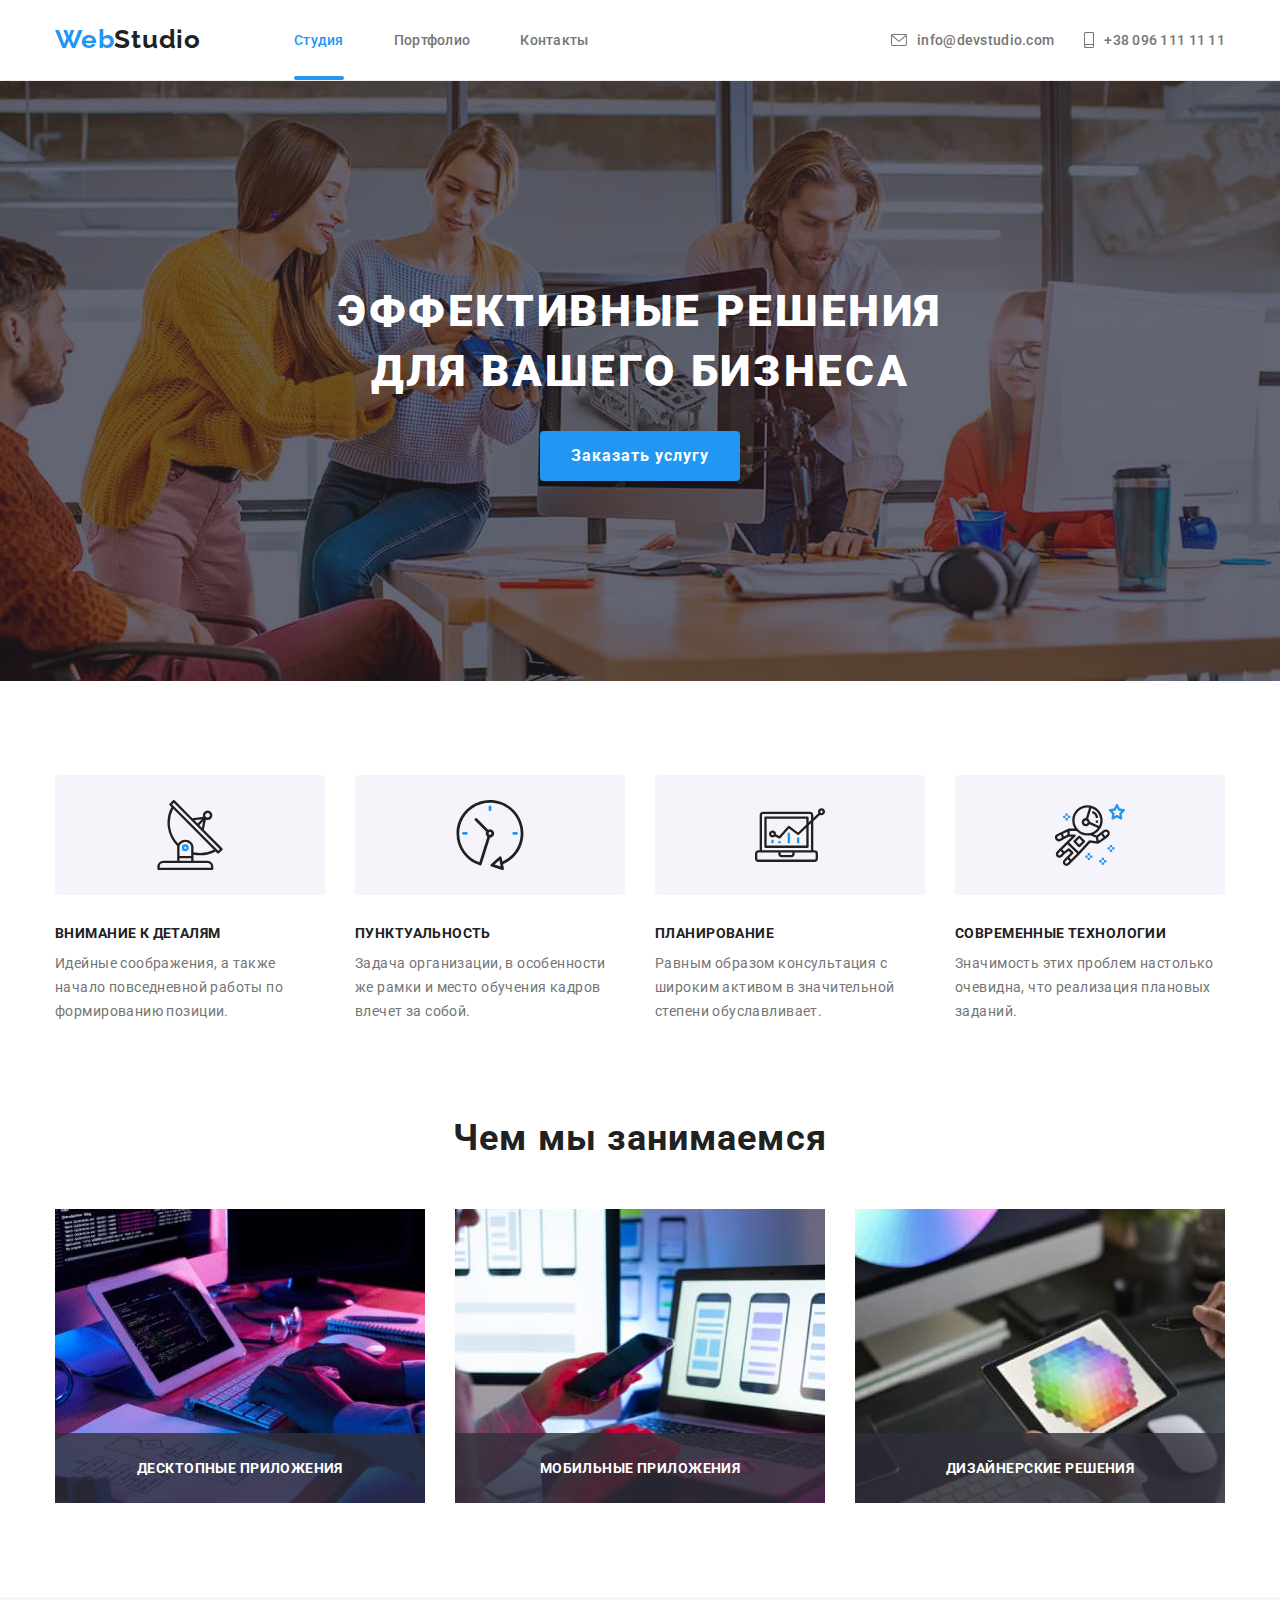
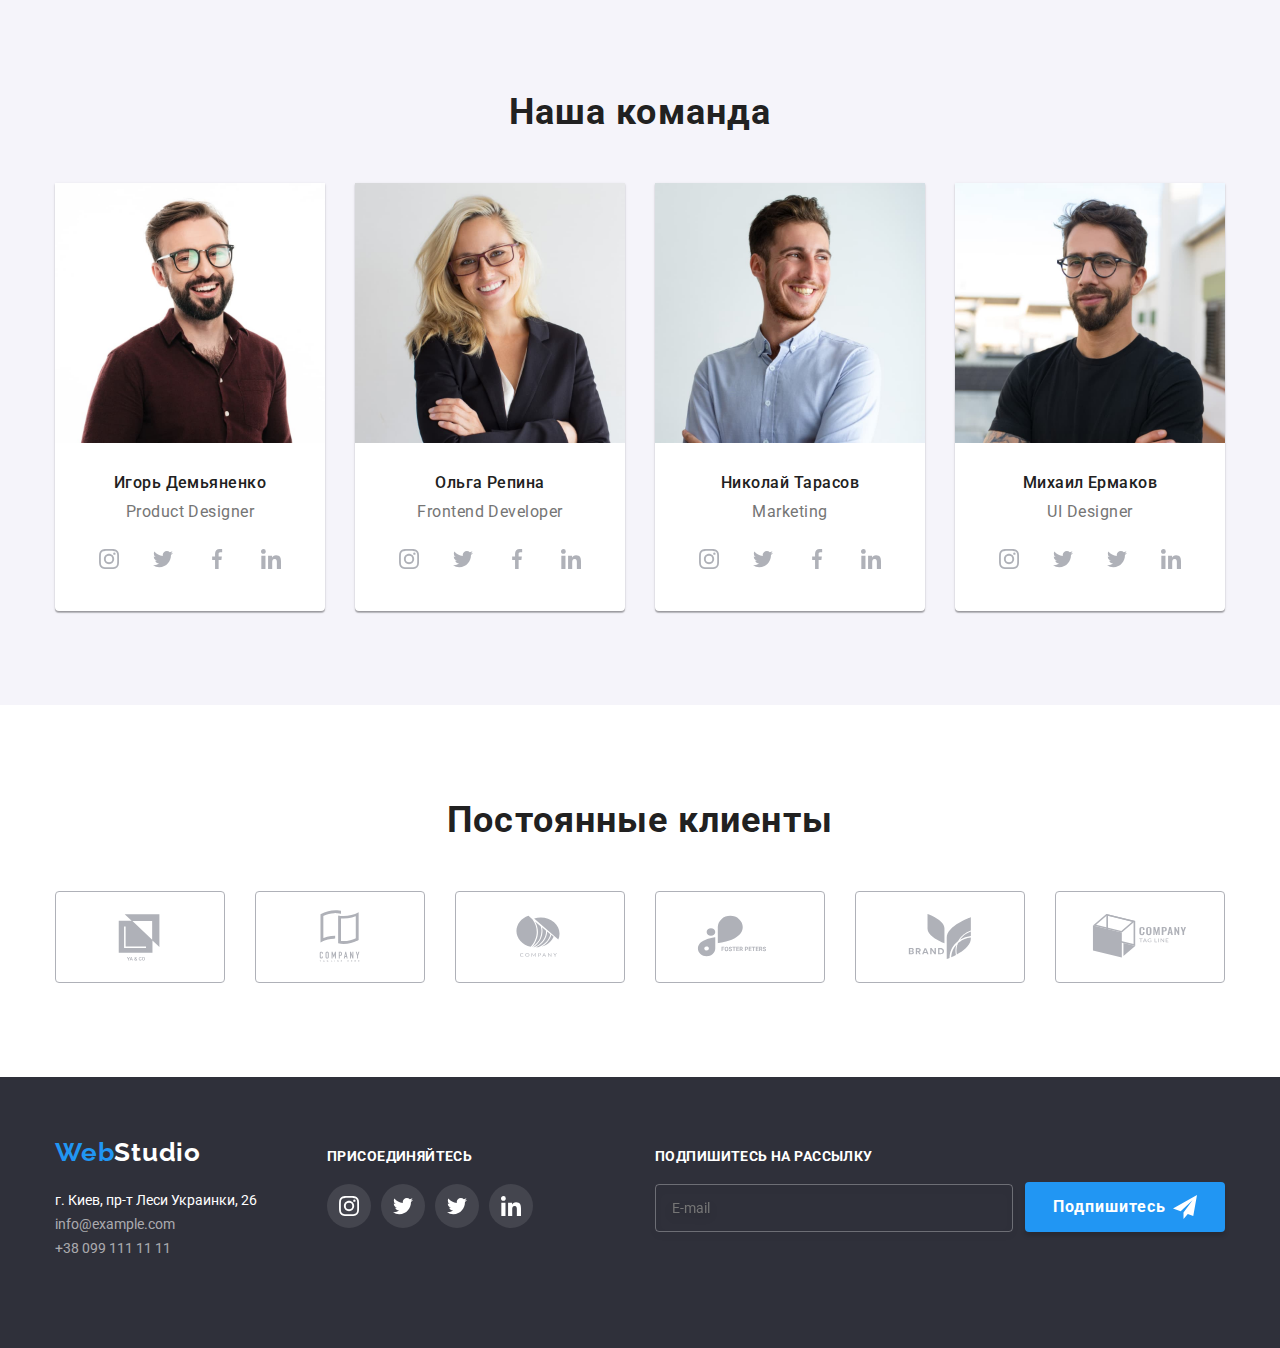
==== commit 7bbb00ac: "Внесені зміни" ====
--- a/index.html
+++ b/index.html
@@ -121,7 +121,7 @@
         </div>
       </section>
       <!--BENEFITS-->
-      <!-- <section class="section">
+      <section class="section">
         <div class="container">
           <h2 class="visually-hidden">Преимущества</h2>
           <ul class="list-cards benefits-list list">
@@ -171,16 +171,16 @@
             </li>
           </ul>
         </div>
-      </section> -->
+      </section>
       <!--WHOT-WE-DO-->
-      <!-- <section class="section whot-we-do">
+      <section class="section whot-we-do">
         <div class="container">
           <h2 class="section-title">Чем мы занимаемся</h2>
-          <ul class="list-cards list">
+          <ul class="list-cards whot-we-do__list list">
             <li class="whot-we-do__item">
               <div class="whot-we-do__wrapper">
                 <img src="./images/what-we-do/img-1.jpg" alt="ПК" width="370" height="294" />
-                <p class="what-we-do_overlay">Десктопные приложения</p>
+                <p class="whot-we-do__overlay">Десктопные приложения</p>
               </div>
             </li>
             <li class="whot-we-do__item">
@@ -192,17 +192,17 @@
             <li class="whot-we-do__item">
               <div class="whot-we-do__wrapper">
                 <img src="./images/what-we-do/img-3.jpg" alt="Планшет" width="370" height="294" />
-                <p class="whot-we-do__whot-we-do__overlay">Дизайнерские решения</p>
-              </div>
-            </li>
-          </ul>
-        </div>
-      </section> -->
+                <p class="whot-we-do__overlay">Дизайнерские решения</p>
+              </div>
+            </li>
+          </ul>
+        </div>
+      </section>
       <!--TEAM-->
-      <!-- <section class="section team">
+      <section class="section team">
         <div class="container">
           <h2 class="section-title">Наша команда</h2>
-          <ul class="list-cards list">
+          <ul class="list-cards team__list-cards list">
             <li class="team__item">
               <img
                 src="./images/team/photo-1.jpg"
@@ -319,6 +319,7 @@
                 </ul>
               </div>
             </li>
+
             <li class="team__item">
               <img src="./images/team/photo-4.jpg" alt="Михаил Ермаков" width="270" height="260" />
               <div class="team__wrapper">
@@ -358,9 +359,9 @@
             </li>
           </ul>
         </div>
-      </section> -->
+      </section>
       <!--CLIENT-->
-      <!-- <section class="section">
+      <section class="section">
         <div class="container">
           <h2 class="section-title">Постоянные клиенты</h2>
           <ul class="list-cards clients list">
@@ -408,7 +409,7 @@
             </li>
           </ul>
         </div>
-      </section> -->
+      </section>
     </main>
     <!--FOOTER-->
     <footer class="footer">
@@ -502,81 +503,81 @@
       </div>
     </footer>
     <!-- MODAL -->
-    <!-- <div class="backdrop is-hidden" data-modal>
+    <div class="backdrop is-hidden" data-modal>
       <div class="modal">
         <button class="modal-close-btn" type="button" data-modal-close>
-          <svg class="modal-close-btn-icon" width="18" height="18">
+          <svg class="modal-close-btn__icon" width="18" height="18">
             <use href="./images/icons.svg#icon-close-modal"></use>
           </svg>
-        </button> -->
-    <!-- MODAL FORM -->
-    <!-- <form class="modal-form">
-          <p class="modal-form-title">Оставьте свои данные, мы вам перезвоним</p>
-          <label class="modal-form-field">
-            <span class="modal-form-input-desc">Имя</span>
-            <span class="modal-form-input-wrapper">
+        </button>
+        <!-- MODAL FORM -->
+        <form class="modal-form">
+          <p class="modal-form__title">Оставьте свои данные, мы вам перезвоним</p>
+          <label class="modal-form__field">
+            <span class="modal-form__desc">Имя</span>
+            <span class="modal-form__wrapper">
               <input
                 type="text"
                 name="user-name"
-                class="modal-form-input"
+                class="modal-form__input"
                 pattern="[a-zA-Zа-яА-Я]+"
                 minlength="2"
                 required
               />
-              <svg class="modal-form-input-icon">
+              <svg class="modal-form__input-icon">
                 <use href="./images/icons.svg#icon-person"></use>
               </svg>
             </span>
           </label>
-          <label class="modal-form-field">
-            <span class="modal-form-input-desc">Телефон</span>
-            <span class="modal-form-input-wrapper">
+          <label class="modal-form__field">
+            <span class="modal-form__desc">Телефон</span>
+            <span class="modal-form__wrapper">
               <input
                 type="tel"
                 name="user-phone"
-                class="modal-form-input"
+                class="modal-form__input"
                 pattern="[0-9]{3}-[0-9]{3}-[0-9]{2}-[0-9]{2}"
                 title="0xx-xxx-xx-xx"
                 required
               />
-              <svg class="modal-form-input-icon">
+              <svg class="modal-form__input-icon">
                 <use href="./images/icons.svg#icon-phone"></use>
               </svg>
             </span>
           </label>
-          <label class="modal-form-field">
-            <span class="modal-form-input-desc">Почта</span>
-            <span class="modal-form-input-wrapper">
+          <label class="modal-form__field">
+            <span class="modal-form__desc">Почта</span>
+            <span class="modal-form__wrapper">
               <input
                 type="email"
                 name="user-email"
-                class="modal-form-input"
+                class="modal-form__input"
                 pattern="[a-zA-Zа-яА-Я"
               />
-              <svg class="modal-form-input-icon">
+              <svg class="modal-form__input-icon">
                 <use href="./images/icons.svg#icon-email"></use>
               </svg>
             </span>
           </label>
-          <label class="modal-form-field-comment">
-            <span class="modal-form-input-desc">Комментарий</span>
+          <label class="modal-form__field-comment">
+            <span class="modal-form__desc">Комментарий</span>
             <textarea
               name="user-comment"
-              class="modal-form-comment"
+              class="modal-form__comment"
               placeholder="Введите текст"
             ></textarea>
           </label>
-          <label class="modal-form-check-desc">
+          <label class="modal-check modal-check__desc">
             <input type="checkbox" name="user_polyci" class="modal-form-check visually-hidden" />
-            <span class="modal-form-check-custom"></span>
+            <span class="moda-check__custom"></span>
             Соглашаюсь с рассылкой и принимаю&nbsp;
-            <a class="modal-form-check-desc-link" href="">Условия договора</a>
+            <a class="modal-check__link" href="">Условия договора</a>
           </label>
-          <button type="submit" class="modal-form-button">Отправить</button>
+          <button type="submit" class="button modal-form__button">Отправить</button>
         </form>
       </div>
     </div>
-    <script src="./js/modal.js"></script> -->
+    <script src="./js/modal.js"></script>
     <script src="./js/mobile-menu.js"></script>
   </body>
 </html>
--- a/css/main.min.css
+++ b/css/main.min.css
@@ -1 +1 @@
-:root{--hover-animation: 250ms cubic-bezier(0.4, 0, 0.2, 1);--main-color: #212121;--secondary-color: #ffffff;--hover-color: #2196f3;--button-bg-color: #2196f3;--description-color: #757575;--hero-footer-bg-color: #2f303a;--main-bg-color: #ffffff;--secondary-bg-color: #f5f4fa;--contact-color: #757575}.visually-hidden{position:absolute;width:1px;height:1px;margin:-1px;padding:0;overflow:hidden;border:0;clip:rect(0 0 0 0)}.clients__link,.modal-form-check-desc,.modal-close-btn,.social-link{display:flex;justify-content:center;align-items:center}body{font-family:Roboto,sans-serif;color:var(--main-color);font-size:14px}button{cursor:pointer}h1,h2,h3,h4,p{margin-top:0;margin-bottom:0}ul{margin-top:0;margin-bottom:0;padding-left:0}img{display:block}.list{list-style:none}.link{text-decoration:none}.container{padding-left:15px;padding-right:15px}@media screen and (min-width: 480px){.container{width:480px;margin-left:auto;margin-right:auto}}@media screen and (min-width: 768px){.container{width:768px}}@media screen and (min-width: 1200px){.container{width:1200px}}.section{padding-top:94px;padding-bottom:94px}.mobile-menu{position:fixed;width:100%;height:100%;background-color:var(--secondary-color);top:0;left:0;z-index:100;opacity:0;visibility:hidden;pointer-events:none;transition:opacity var(--hover-animation),visibility var(--hover-animation)}.mobile-menu__cotainer{display:flex;flex-direction:column;position:relative;padding:48px 40px;height:100%}.mobile-menu__cloce-btn{position:absolute;top:10px;right:15px;padding:0;line-height:0;background-color:rgba(0,0,0,0);border:none}.mobile-menu.is-open{opacity:1;visibility:visible;pointer-events:auto}.mobile-menu__list{display:flex;flex-direction:column;row-gap:32px;margin-bottom:auto}.mobile-menu__link{font-weight:500;font-size:40px;line-height:1.175;color:var(--main-color);letter-spacing:.02em}.mobile-menu__akcent{color:var(--hover-color)}.mobile-menu-contact__list{margin-bottom:64px}.mobile-menu-contact__item:not(:last-child){margin-bottom:32px}.mobile-menu-contact__tel{font-weight:500;font-size:34px;line-height:1.1764705882;letter-spacing:.02em;color:#2196f3}.mobile-menu-contact__mail{font-weight:500;font-size:24px;line-height:1.1666666667;letter-spacing:.02em;color:var(--contact-color)}.mobile-menu-social{display:flex;flex-wrap:wrap;gap:20px}.mobile-menu-social__link{font-weight:500;font-size:18px;line-height:1.2222222222;letter-spacing:.02em;color:#2196f3}.social{display:flex;justify-content:center;gap:10px}.social-link{width:44px;height:44px;border-radius:50%;transition:fill var(--hover-animation),background-color var(--hover-animation)}.social-link:hover,.social-link:focus{background-color:#2196f3;fill:#fff}.social-icon{width:20px;height:20px}.list-cards{display:flex;flex-wrap:wrap;gap:30px}.logo{display:block;font-family:Raleway,sans-serif;font-weight:700;font-size:24px;line-height:1.1666666667;letter-spacing:.03em;color:var(--hover-color)}@media screen and (min-width: 1200px){.logo{font-weight:700;font-size:26px;line-height:1.1923076923}}.button{border:none;border-radius:4px;min-width:200px;min-height:50px;font-weight:700;font-size:16px;line-height:1.875;letter-spacing:.06em;color:var(--secondary-color);background-color:var(--button-bg-color);transition:background-color var(--hover-animation)}.button:hover,.button:focus{background-color:#188ce8}.section-title{text-align:center;margin-bottom:50px;font-size:36px;line-height:1.17;letter-spacing:.03em}.backdrop{position:fixed;top:0;left:0;z-index:100;height:100%;width:100%;background-color:rgba(0,0,0,.2);transition:opacity var(--hover-animation),visibility var(--hover-animation)}.backdrop.is-hidden{opacity:0;visibility:hidden;pointer-events:none}.modal{position:absolute;top:50%;left:50%;transform:translate(-50%, -50%);width:528px;background-color:#fff;box-shadow:0px 1px 3px rgba(0,0,0,.12),0px 1px 1px rgba(0,0,0,.14),0px 2px 1px rgba(0,0,0,.2);border-radius:4px;padding:40px;transition:transform var(--hover-animation)}.modal-close-btn{position:absolute;top:8px;right:8px;width:30px;height:30px;background:#fff;border:1px solid rgba(0,0,0,.1);border-radius:50%;padding:0}.modal-close-btn-icon{transition:fill var(--hover-animation)}.modal-close-btn-icon .modal-close-btn-icon{fill:var(--hover-color)}.modal-form{display:flex;flex-direction:column}.modal-form-title{font-weight:700;font-size:20px;line-height:1.15;text-align:center;letter-spacing:.03em;color:var(--main-color);margin-bottom:12px}.modal-form-field{margin-bottom:10px}.modal-form-field-comment{margin-bottom:20px}.modal-form-input-desc{display:block;font-size:12px;font-weight:400;line-height:1.17;letter-spacing:.01em;color:var(--description-color);margin-bottom:4px}.modal-form-input-wrapper{position:relative}.modal-form-input{width:100%;height:40px;border:1px solid rgba(33,33,33,.2);border-radius:4px;padding-left:42px;transition:border-color var(--hover-animation)}.modal-form-input:focus{outline:none;border-color:var(--hover-color)}.modal-form-input:focus+.modal-form-input-icon{fill:var(--hover-color)}.modal-form-input-icon{position:absolute;top:50%;left:12px;transform:translateY(-50%);width:18px;height:18px;transition:fill var(--hover-animation)}.modal-form-comment{display:block;width:100%;height:120px;padding:12px 16px;resize:none;border:1px solid rgba(33,33,33,.2);border-radius:4px;transition:border-color var(--hover-animation)}.modal-form-comment:focus{outline:none;border-color:var(--hover-color)}.modal-form-comment::placeholder{font-size:12px;line-height:1.17;letter-spacing:.01em;color:rgba(117,117,117,.5)}.modal-form-check-desc{margin-bottom:30px;line-height:1.71;letter-spacing:.03em;color:var(--description-color)}.modal-form-check-custom{margin-right:8px;width:16px;height:15px;cursor:pointer;background-image:url(../images/vector.svg);background-repeat:no-repeat;background-position:center}.modal-form-check:checked+.modal-form-check-custom{background-image:url(../images/check.svg)}.modal-form-check:focus+.modal-form-check-custom{outline:2px solid var(--hover-color)}.modal-form-check-desc-link{color:var(--hover-color)}.modal-form-button{width:200px;height:50px;margin-left:auto;margin-right:auto;font-weight:700;font-size:16px;line-height:1.875;letter-spacing:.06em;color:#fff;background-color:var(--hover-color);box-shadow:0px 4px 4px rgba(0,0,0,.15);border-radius:4px;border:none;transition:background-color var(--hover-animation)}.modal-form-button:hover,.modal-form-button:focus{background-color:#188ce8}.header{border-bottom:1px solid #ececec}.header__logo{padding-top:16px;padding-bottom:16px}.header__container{display:flex;justify-content:space-between;align-items:center}.header__studio{color:var(--main-color)}@media screen and (max-width: 767px){.menu{display:none}.contact{display:none}.mobile-menu-open{padding:0;background-color:rgba(0,0,0,0);border:none;line-height:0}}@media screen and (min-width: 768px){.mobile-menu-open{display:none}.mobile-menu{display:none}.header__nav{display:flex;align-items:center}.header__logo{margin-right:88px}.menu{display:flex;gap:50px}.menu__link{position:relative;display:block;font-weight:500;font-size:14px;line-height:1.1428571429;letter-spacing:.02em;color:var(--description-color);padding-top:32px;padding-bottom:32px}.menu__akcent{color:var(--hover-color)}.menu__akcent::after{content:"";position:absolute;bottom:0;right:0;height:4px;width:100%;background-color:var(--hover-color);border-radius:2px}.contact{display:flex}.contact__link{display:flex;align-items:center;font-weight:500;font-size:12px;line-height:1.1666666667;letter-spacing:.02em;color:var(--description-color)}.contact__mail-icon{width:14px;height:10px;fill:currentColor;margin-right:8px}.contact__tel-icon{width:10px;height:14px;fill:currentColor;margin-right:8px}}@media screen and (min-width: 768px)and (max-width: 1199px){.contact{flex-direction:column;row-gap:10px}}@media screen and (min-width: 1200px){.header__logo{margin-right:93px;padding-top:24px;padding-bottom:25px}.menu__link{transition:color var(--hover-animation);content:""}.menu__link:hover,.menu__link:focus{color:var(--hover-color)}.menu__link:hover::after,.menu__link:hover::after,.menu__link:focus::after,.menu__link:focus::after{content:"";position:absolute;bottom:0;right:0;height:4px;width:100%;background-color:var(--hover-color);border-radius:2px}.menu__link::after{transition:background-color var(--hover-animation);content:""}.contact{column-gap:30px}.contact__link{padding:32px 0;font-weight:500;font-size:14px;line-height:1.1428571429;transition:color var(--hover-animation)}.contact__link:hover,.contact__link:focus{color:var(--hover-color)}.contact__mail-icon{width:16px;height:12px;margin-right:10px}.contact__tel-icon{width:10px;height:16px;margin-right:10px}}.hero{margin-left:auto;margin-right:auto;padding-top:118px;padding-bottom:118px;max-width:1600px;text-align:center;background-color:#c4c4c4;background-image:linear-gradient(to right, rgba(47, 48, 58, 0.4), rgba(47, 48, 58, 0.4)),url(../images/background-image/Img.jpg);background-position:center;background-size:cover;background-repeat:no-repeat}.hero__title{margin-left:auto;margin-right:auto;margin-bottom:30px;max-width:360px;font-weight:900;font-size:26px;line-height:1.6153846154;letter-spacing:.06em;text-transform:uppercase;color:var(--secondary-color)}.whot-we-do{padding-top:0}.whot-we-do__wrapper{position:relative}.whot-we-do__overlay{position:absolute;padding-top:27px;padding-bottom:27px;width:100%;bottom:0;left:0;font-weight:700;font-size:14px;line-height:1.1428571429;text-align:center;letter-spacing:.03em;text-transform:uppercase;background:rgba(47,48,58,.8);color:var(--secondary-color)}.team{background-color:var(--secondary-bg-color)}.team__item{box-shadow:0px 1px 3px rgba(0,0,0,.12),0px 1px 1px rgba(0,0,0,.14),0px 2px 1px rgba(0,0,0,.2);border-radius:0px 0px 4px 4px;background-color:var(--main-bg-color)}.team__wrapper{padding:30px 0}.team__name{margin-bottom:10px;font-weight:500;font-size:16px;line-height:1.1875;letter-spacing:.03em;text-align:center}.team__profession{margin-bottom:16px;font-size:16px;line-height:1.19;letter-spacing:.03em;color:var(--description-color);text-align:center}.team__social-link{fill:#afb1b8;background-color:#fff}.clients__link{width:170px;height:92px;border:1px solid #afb1b8;border-radius:4px;fill:#afb1b8;transition:fill var(--hover-animation),border-color var(--hover-animation)}.clients__link:hover,.clients__link:focus{border-color:var(--hover-color);fill:var(--hover-color)}.clients__icon{width:106px;height:60px}.footer{padding:60px 0;background-color:var(--hero-footer-bg-color)}.footer__logo{margin-bottom:20px}.footer__logo_white{color:var(--secondary-color)}.footer__wrapper{margin-bottom:60px}.footer__title{display:block;font-weight:700;font-size:14px;line-height:1.1428571429;margin-bottom:20px;letter-spacing:.03em;text-transform:uppercase;color:var(--secondary-color)}.address__list:not(:last-child){margin-bottom:8px}.address__link{font-style:normal;font-weight:400;font-size:14px;line-height:1.7142857143;transition:color var(--hover-animation)}.address__link_white{color:var(--secondary-color)}.address__link_dark{color:rgba(255,255,255,.6)}.address__link:hover,.address__link:focus{color:var(--hover-color)}.join{margin-bottom:60px}.join__social-link{fill:#fff;background-color:rgba(255,255,255,.1)}.footer-form__field{display:block;margin-bottom:20px}.footer-form__input{padding:15px 16px;width:100%;background-color:rgba(0,0,0,0);border:1px solid rgba(255,255,255,.3);filter:drop-shadow(0px 4px 4px rgba(0, 0, 0, 0.15));border-radius:4px;color:var(--secondary-color);outline:none;transition:border-color var(--hover-animation)}.footer-form__input:focus{border-color:var(--hover-color)}.footer-form__button{display:flex;align-items:center;padding:8px 28px;margin-left:auto;margin-right:auto}.footer-form__icon{width:24px;height:24px;margin-left:auto}@media screen and (max-width: 1199px){.footer{text-align:center}}@media screen and (min-width: 767px)and (max-width: 1199px){.footer-container{display:flex;flex-wrap:wrap;justify-content:space-around}.footer-form-wrapper{width:450px}}@media screen and (min-width: 1199px){.footer-container{display:flex;align-items:baseline}.footer__wrapper{margin-right:70px;margin-bottom:0}.join{margin-right:auto}.footer-form{display:flex}.footer-form__field{margin-bottom:0}.footer-form__input{width:358px;margin-right:12px}.footer-form__button{margin-top:auto}}.portfolio-list-button{display:flex;justify-content:center}.portfolio-item-button+.portfolio-item-button{margin-left:8px}.portfolio-button{transition:background-color var(--hover-animation),color var(--hover-animation),box-shadow var(--hover-animation);padding:6px 22px;border:none;font-weight:500;font-size:16px;line-height:1.62;text-align:center;letter-spacing:.03em;background-color:#f5f4fa;border-radius:4px}.portfolio-button:hover,.portfolio-button:focus{cursor:pointer;background-color:var(--hover-color);color:var(--secondary-color);box-shadow:0px 3px 1px rgba(0,0,0,.1),0px 1px 2px rgba(0,0,0,.08),0px 2px 2px rgba(0,0,0,.12)}.akcent-btn{background-color:var(--hover-color);color:var(--secondary-color)}.portfolio-list{margin-top:50px;display:flex;flex-wrap:wrap;gap:30px}.portfolio-item{background:#fff}.portfolio-link:hover .overlay,.portfolio-link:focus .overlay{transform:translate(0, 0)}.portfolio-link{display:block;transition:box-shadow var(--hover-animation)}.portfolio-link:hover,.portfolio-link:focus{box-shadow:0px 1px 1px rgba(0,0,0,.12),0px 4px 4px rgba(0,0,0,.06),1px 4px 6px rgba(0,0,0,.16)}.portfolio-list-img-wrapper{position:relative;overflow:hidden}.overlay{position:absolute;top:0;left:0;width:100%;height:100%;overflow:auto;transform:translate(0, 100%);font-size:18px;line-height:1.55;letter-spacing:.03em;padding:63px 24px;color:#fff;background-color:rgba(33,150,243,.9);transition:transform var(--hover-animation)}.portdolio-iteam-desc{padding:20px 24px;border:1px solid #eee}.subtitle{margin-bottom:4px;font-weight:700;font-size:18px;line-height:2;letter-spacing:.06em;color:var(--main-color)}.portfolio-desc{font-size:16px;line-height:1.87;letter-spacing:.03em;color:var(--description-color)}/*# sourceMappingURL=main.min.css.map */+:root{--hover-animation: 250ms cubic-bezier(0.4, 0, 0.2, 1);--main-color: #212121;--secondary-color: #ffffff;--hover-color: #2196f3;--button-bg-color: #2196f3;--description-color: #757575;--hero-footer-bg-color: #2f303a;--main-bg-color: #ffffff;--secondary-bg-color: #f5f4fa;--contact-color: #757575}.visually-hidden{position:absolute;width:1px;height:1px;margin:-1px;padding:0;overflow:hidden;border:0;clip:rect(0 0 0 0)}.clients__link,.benefits-list__wrapper,.modal-check__desc,.modal-close-btn,.social-link{display:flex;justify-content:center;align-items:center}.list-cards{display:flex;flex-wrap:wrap;gap:30px}body{font-family:Roboto,sans-serif;color:var(--main-color);font-size:14px}button{cursor:pointer}h1,h2,h3,h4,p{margin-top:0;margin-bottom:0}ul{margin-top:0;margin-bottom:0;padding-left:0}img{display:block;width:100%;height:auto}.list{list-style:none}.link{text-decoration:none}.container{padding-left:15px;padding-right:15px}@media screen and (min-width: 480px){.container{width:480px;margin-left:auto;margin-right:auto}}@media screen and (min-width: 768px){.container{width:768px}}@media screen and (min-width: 1200px){.container{width:1200px}}.section{padding-top:60px;padding-bottom:60px}@media screen and (min-width: 1200px){.section{padding-top:94px;padding-bottom:94px}}.mobile-menu{position:fixed;width:100%;height:100%;background-color:var(--secondary-color);top:0;left:0;z-index:100;opacity:0;visibility:hidden;pointer-events:none;transition:opacity var(--hover-animation),visibility var(--hover-animation)}.mobile-menu__cotainer{display:flex;flex-direction:column;position:relative;padding:48px 40px;height:100%}.mobile-menu__cloce-btn{position:absolute;top:10px;right:15px;padding:0;line-height:0;background-color:rgba(0,0,0,0);border:none}.mobile-menu.is-open{opacity:1;visibility:visible;pointer-events:auto}.mobile-menu__list{display:flex;flex-direction:column;row-gap:32px;margin-bottom:auto}.mobile-menu__link{font-weight:500;font-size:40px;line-height:1.175;color:var(--main-color);letter-spacing:.02em}.mobile-menu__akcent{color:var(--hover-color)}.mobile-menu-contact__list{margin-bottom:64px}.mobile-menu-contact__item:not(:last-child){margin-bottom:32px}.mobile-menu-contact__tel{font-weight:500;font-size:34px;line-height:1.1764705882;letter-spacing:.02em;color:#2196f3}.mobile-menu-contact__mail{font-weight:500;font-size:24px;line-height:1.1666666667;letter-spacing:.02em;color:var(--contact-color)}.mobile-menu-social{display:flex;flex-wrap:wrap;gap:20px}.mobile-menu-social__link{font-weight:500;font-size:18px;line-height:1.2222222222;letter-spacing:.02em;color:#2196f3}.social{display:flex;justify-content:center;gap:10px}.social-link{width:44px;height:44px;border-radius:50%;transition:fill var(--hover-animation),background-color var(--hover-animation)}.social-link:hover,.social-link:focus{background-color:#2196f3;fill:#fff}.social-icon{width:20px;height:20px}.logo{display:block;font-family:Raleway,sans-serif;font-weight:700;font-size:24px;line-height:1.1666666667;letter-spacing:.03em;color:var(--hover-color)}@media screen and (min-width: 1200px){.logo{font-weight:700;font-size:26px;line-height:1.1923076923}}.button{border:none;border-radius:4px;min-width:200px;min-height:50px;font-weight:700;font-size:16px;line-height:1.875;letter-spacing:.06em;color:var(--secondary-color);background-color:var(--button-bg-color);box-shadow:0px 4px 4px rgba(0,0,0,.15);transition:background-color var(--hover-animation)}.button:hover,.button:focus{background-color:#188ce8}.section-title{text-align:center;margin-bottom:50px;font-size:36px;line-height:1.17;letter-spacing:.03em}.backdrop{position:fixed;top:0;left:0;z-index:100;height:100%;width:100%;background-color:rgba(0,0,0,.2);transition:opacity var(--hover-animation),visibility var(--hover-animation)}.backdrop.is-hidden{opacity:0;visibility:hidden;pointer-events:none}.modal{position:absolute;top:50%;left:50%;transform:translate(-50%, -50%);max-width:450px;width:calc(100% - 30px);background-color:#fff;box-shadow:0px 1px 3px rgba(0,0,0,.12),0px 1px 1px rgba(0,0,0,.14),0px 2px 1px rgba(0,0,0,.2);border-radius:4px;padding:40px;transition:transform var(--hover-animation)}.modal-close-btn{position:absolute;top:8px;right:8px;width:30px;height:30px;background:#fff;border:1px solid rgba(0,0,0,.1);border-radius:50%;padding:0}.modal-close-btn-icon{transition:fill var(--hover-animation)}.modal-close-btn-icon .modal-close-btn-icon{fill:var(--hover-color)}@media screen and (min-width: 1200px){.modal{max-width:528px}}.modal-close-btn{position:absolute;top:8px;right:8px;width:30px;height:30px;background:#fff;border:1px solid rgba(0,0,0,.1);border-radius:50%;padding:0}.modal-close-btn__icon{transition:fill var(--hover-animation)}.modal-close-btn__icon:hover,.modal-close-btn__icon:focus{fill:var(--hover-color);transition:fill var(--hover-animation)}.modal-form{display:flex;flex-direction:column}.modal-form__title{font-weight:700;font-size:20px;line-height:1.15;text-align:center;letter-spacing:.03em;color:var(--main-color);margin-bottom:12px}.modal-form__field{margin-bottom:10px}.modal-form__desc{display:block;font-size:12px;font-weight:400;line-height:1.17;letter-spacing:.01em;color:var(--description-color);margin-bottom:4px}.modal-form__wrapper{position:relative}.modal-form__input{width:100%;height:40px;border:1px solid rgba(33,33,33,.2);border-radius:4px;padding-left:42px;transition:border-color var(--hover-animation)}.modal-form__input:focus{outline:none;border-color:var(--hover-color)}.modal-form__field-comment{margin-bottom:20px}.modal-form__comment{display:block;width:100%;height:120px;padding:12px 16px;resize:none;border:1px solid rgba(33,33,33,.2);border-radius:4px;transition:border-color var(--hover-animation)}.modal-form__input-icon{position:absolute;top:50%;left:12px;transform:translateY(-50%);width:18px;height:18px;transition:fill var(--hover-animation)}.modal-form__comment:focus{outline:none;border-color:var(--hover-color)}.modal-form__input:focus+.modal-form__input-icon{fill:var(--hover-color)}.modal-check__desc{margin-bottom:30px;line-height:1.71;letter-spacing:.03em;color:var(--description-color)}.modal-check__custom{margin-right:8px;width:16px;height:15px;cursor:pointer;background-image:url(../images/vector.svg);background-repeat:no-repeat;background-position:center}.modal-check:checked+.modal-check__custom{background-image:url(../images/check.svg)}.modal-check:focus+.modal-check__custom{outline:2px solid var(--hover-color)}.modal-check__link{color:var(--hover-color)}.modal-form__button{margin-left:auto;margin-right:auto}.header{border-bottom:1px solid #ececec}.header__logo{padding-top:16px;padding-bottom:16px}.header__container{display:flex;justify-content:space-between;align-items:center}.header__studio{color:var(--main-color)}@media screen and (max-width: 767px){.menu{display:none}.contact{display:none}.mobile-menu-open{padding:0;background-color:rgba(0,0,0,0);border:none;line-height:0}}@media screen and (min-width: 768px){.mobile-menu-open{display:none}.mobile-menu{display:none}.header__nav{display:flex;align-items:center}.header__logo{margin-right:88px}.menu{display:flex;gap:50px}.menu__link{position:relative;display:block;font-weight:500;font-size:14px;line-height:1.1428571429;letter-spacing:.02em;color:var(--description-color);padding-top:32px;padding-bottom:32px}.menu__akcent{color:var(--hover-color)}.menu__akcent::after{content:"";position:absolute;bottom:0;right:0;height:4px;width:100%;background-color:var(--hover-color);border-radius:2px}.contact{display:flex}.contact__link{display:flex;align-items:center;font-weight:500;font-size:12px;line-height:1.1666666667;letter-spacing:.02em;color:var(--description-color)}.contact__mail-icon{width:14px;height:10px;fill:currentColor;margin-right:8px}.contact__tel-icon{width:10px;height:14px;fill:currentColor;margin-right:8px}}@media screen and (min-width: 768px)and (max-width: 1199px){.contact{flex-direction:column;row-gap:10px}}@media screen and (min-width: 1200px){.header__logo{margin-right:93px;padding-top:24px;padding-bottom:25px}.menu__link{transition:color var(--hover-animation);content:""}.menu__link:hover,.menu__link:focus{color:var(--hover-color)}.menu__link:hover::after,.menu__link:hover::after,.menu__link:focus::after,.menu__link:focus::after{content:"";position:absolute;bottom:0;right:0;height:4px;width:100%;background-color:var(--hover-color);border-radius:2px}.menu__link::after{transition:background-color var(--hover-animation);content:""}.contact{column-gap:30px}.contact__link{padding:32px 0;font-weight:500;font-size:14px;line-height:1.1428571429;transition:color var(--hover-animation)}.contact__link:hover,.contact__link:focus{color:var(--hover-color)}.contact__mail-icon{width:16px;height:12px;margin-right:10px}.contact__tel-icon{width:10px;height:16px;margin-right:10px}}.hero{margin-left:auto;margin-right:auto;padding-top:118px;padding-bottom:118px;max-width:1600px;text-align:center;background-color:#c4c4c4;background-image:linear-gradient(to right, rgba(47, 48, 58, 0.4), rgba(47, 48, 58, 0.4)),url(../images/background-image/Img.jpg);background-position:center;background-size:cover;background-repeat:no-repeat}.hero__title{margin-left:auto;margin-right:auto;margin-bottom:30px;max-width:360px;font-weight:900;font-size:26px;line-height:1.6153846154;letter-spacing:.06em;text-transform:uppercase;color:var(--secondary-color)}@media screen and (min-width: 1200px){.hero{padding-top:200px;padding-bottom:200px}.hero__title{font-weight:900;font-size:44px;line-height:1.3636363636;max-width:696px}}.benefits-list__item{flex-basis:100%}.benefits-list__wrapper{height:120px;background-color:var(--secondary-bg-color);border-radius:4px;margin-bottom:30px}.benefits-list__icon{width:70px;height:70px}.benefits-list__title{font-weight:700;font-size:14px;line-height:1.1428571429;letter-spacing:.03em;text-transform:uppercase;margin-bottom:10px}.benefits-list__text{font-weight:400;font-size:14px;line-height:1.7142857143;letter-spacing:.03em;color:var(--description-color)}@media screen and (max-width: 767px){.benefits-list__title{text-align:center}}@media screen and (min-width: 768px){.benefits-list__item{flex-basis:calc((100% - 30px)/2)}}@media screen and (min-width: 1200px){.benefits-list__item{flex-basis:calc((100% - 90px)/4)}}@media screen and (max-width: 1199px){.whot-we-do{display:none}}.whot-we-do{padding-top:0}.whot-we-do__list{flex-basis:calc((100% - 30px)/2)}.whot-we-do__wrapper{position:relative}.whot-we-do__overlay{position:absolute;padding-top:27px;padding-bottom:27px;width:100%;bottom:0;left:0;font-weight:700;font-size:14px;line-height:1.1428571429;text-align:center;letter-spacing:.03em;text-transform:uppercase;background:rgba(47,48,58,.8);color:var(--secondary-color)}.team{background-color:var(--secondary-bg-color)}.team__item{flex-basis:100%;box-shadow:0px 1px 3px rgba(0,0,0,.12),0px 1px 1px rgba(0,0,0,.14),0px 2px 1px rgba(0,0,0,.2);border-radius:0px 0px 4px 4px;background-color:var(--main-bg-color)}.team__wrapper{padding-top:30px;padding-bottom:24px}.team__name{margin-bottom:10px;font-weight:500;font-size:16px;line-height:1.1875;letter-spacing:.03em;text-align:center}.team__profession{margin-bottom:16px;font-size:16px;line-height:1.19;letter-spacing:.03em;color:var(--description-color);text-align:center}.team__social-link{fill:#afb1b8;background-color:#fff}@media screen and (min-width: 768px){.team__item{flex-basis:calc((100% - 30px)/2)}}@media screen and (min-width: 1200px){.team__item{flex-basis:calc((100% - 90px)/4)}.team__wrapper{padding-bottom:30px}}.clients__item{flex-basis:calc((100% - 30px)/2)}.clients__link{width:100%;height:92px;border:1px solid #afb1b8;border-radius:4px;fill:#afb1b8;transition:fill var(--hover-animation),border-color var(--hover-animation)}.clients__link:hover,.clients__link:focus{border-color:var(--hover-color);fill:var(--hover-color)}.clients__icon{width:106px;height:60px}@media screen and (min-width: 768px){.clients__item{flex-basis:calc((100% - 60px)/3)}}@media screen and (min-width: 1200px){.clients__item{flex-basis:calc((100% - 150px)/6)}}.footer{padding:60px 0;background-color:var(--hero-footer-bg-color)}.footer__logo{margin-bottom:20px}.footer__logo_white{color:var(--secondary-color)}.footer__wrapper{margin-bottom:60px}.footer__title{display:block;font-weight:700;font-size:14px;line-height:1.1428571429;margin-bottom:20px;letter-spacing:.03em;text-transform:uppercase;color:var(--secondary-color)}.address__list:not(:last-child){margin-bottom:8px}.address__link{font-style:normal;font-weight:400;font-size:14px;line-height:1.7142857143;transition:color var(--hover-animation)}.address__link_white{color:var(--secondary-color)}.address__link_dark{color:rgba(255,255,255,.6)}.address__link:hover,.address__link:focus{color:var(--hover-color)}.join{margin-bottom:60px}.join__social-link{fill:#fff;background-color:rgba(255,255,255,.1)}.footer-form__field{display:block;margin-bottom:20px}.footer-form__input{padding:15px 16px;width:100%;background-color:rgba(0,0,0,0);border:1px solid rgba(255,255,255,.3);filter:drop-shadow(0px 4px 4px rgba(0, 0, 0, 0.15));border-radius:4px;color:var(--secondary-color);outline:none;transition:border-color var(--hover-animation)}.footer-form__input:focus{border-color:var(--hover-color)}.footer-form__button{display:flex;align-items:center;padding:8px 28px;margin-left:auto;margin-right:auto}.footer-form__icon{width:24px;height:24px;margin-left:auto}@media screen and (max-width: 1199px){.footer{text-align:center}}@media screen and (min-width: 768px)and (max-width: 1199px){.footer-container{display:flex;flex-wrap:wrap;justify-content:space-around}.footer-form-wrapper{width:450px}}@media screen and (min-width: 1199px){.footer-container{display:flex;align-items:baseline}.footer__wrapper{margin-right:70px;margin-bottom:0}.join{margin-right:auto}.footer-form{display:flex}.footer-form__field{margin-bottom:0}.footer-form__input{width:358px;margin-right:12px}.footer-form__button{margin-top:auto}}.portfolio-list-button{display:flex;margin-bottom:40px;flex-wrap:wrap;column-gap:8px;row-gap:15px}.portfolio-button{transition:background-color var(--hover-animation),color var(--hover-animation),box-shadow var(--hover-animation);padding:6px 22px;border:none;font-weight:500;font-size:16px;line-height:1.62;text-align:center;letter-spacing:.03em;background-color:#f5f4fa;border-radius:4px}.portfolio-button:hover,.portfolio-button:focus{cursor:pointer;background-color:var(--hover-color);color:var(--secondary-color);box-shadow:0px 3px 1px rgba(0,0,0,.1),0px 1px 2px rgba(0,0,0,.08),0px 2px 2px rgba(0,0,0,.12)}.akcent-btn{background-color:var(--hover-color);color:var(--secondary-color)}@media screen and (min-width: 768px){.portfolio-list-button{margin-bottom:30px}}@media screen and (min-width: 1200px){.portfolio-list-button{margin-bottom:50px}}@media screen and (min-width: 768px){.portfolio-list-button{justify-content:center}}.portfolio-list{display:flex;flex-wrap:wrap;gap:30px}.portfolio-item{background:#fff;flex-basis:100%}.portfolio-link:hover .overlay,.portfolio-link:focus .overlay{transform:translate(0, 0)}.portfolio-link{display:block;transition:box-shadow var(--hover-animation)}.portfolio-link:hover,.portfolio-link:focus{box-shadow:0px 1px 1px rgba(0,0,0,.12),0px 4px 4px rgba(0,0,0,.06),1px 4px 6px rgba(0,0,0,.16)}.portfolio-list-img-wrapper{position:relative;overflow:hidden}.overlay{position:absolute;top:0;left:0;width:100%;height:100%;overflow:auto;transform:translate(0, 100%);font-size:18px;line-height:1.55;letter-spacing:.03em;padding:63px 24px;color:#fff;background-color:rgba(33,150,243,.9);transition:transform var(--hover-animation)}.portdolio-iteam-desc{padding:20px 24px;border:1px solid #eee}.subtitle{margin-bottom:4px;font-weight:700;font-size:18px;line-height:2;letter-spacing:.06em;color:var(--main-color)}.portfolio-desc{font-size:16px;line-height:1.87;letter-spacing:.03em;color:var(--description-color)}@media screen and (min-width: 768px){.portfolio-item{flex-basis:calc((100% - 30px)/2)}}@media screen and (min-width: 1200px){.portfolio-item{flex-basis:calc((100% - 60px)/3)}}/*# sourceMappingURL=main.min.css.map */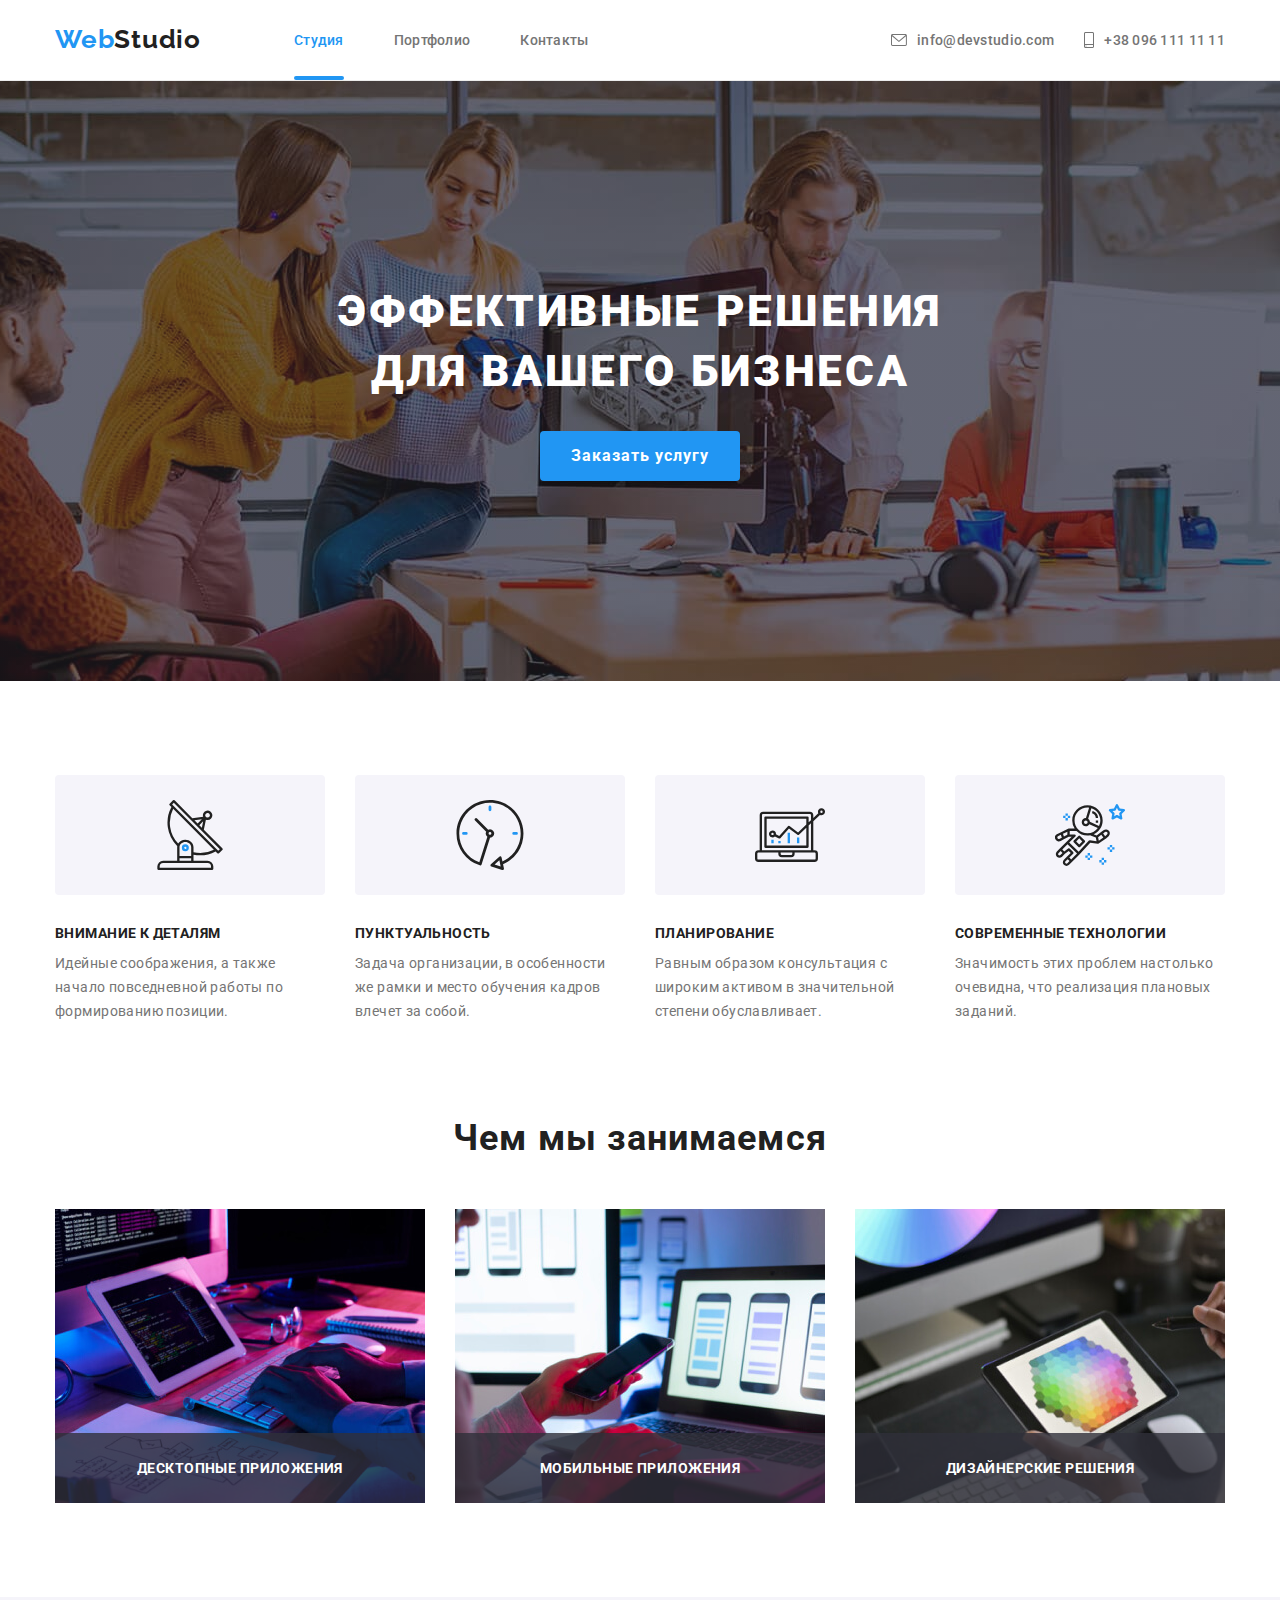
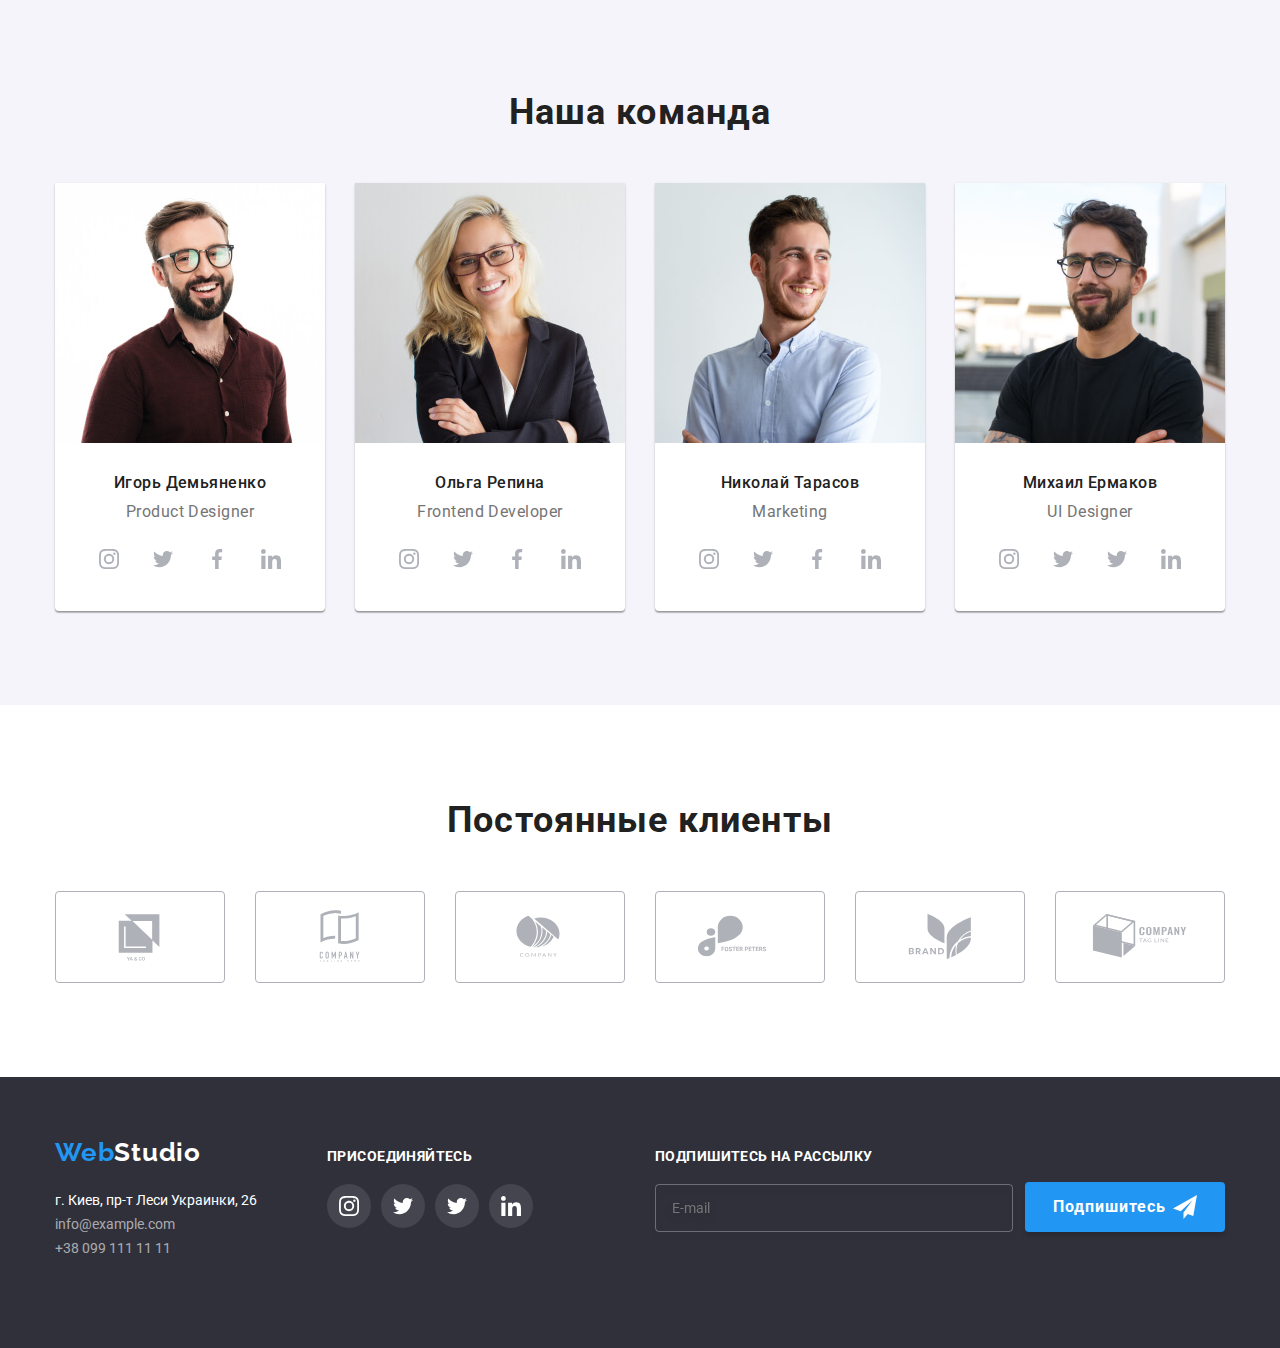
==== commit f6f07ab9: "Дз8" ====
--- a/index.html
+++ b/index.html
@@ -179,19 +179,37 @@
           <ul class="list-cards whot-we-do__list list">
             <li class="whot-we-do__item">
               <div class="whot-we-do__wrapper">
-                <img src="./images/what-we-do/img-1.jpg" alt="ПК" width="370" height="294" />
+                <img
+                  srcset="./images/index/what-we-do/img1@2x.jpg 2x"
+                  src="./images/index/what-we-do/img1.jpg"
+                  alt="ПК"
+                  width="370"
+                  height="294"
+                />
                 <p class="whot-we-do__overlay">Десктопные приложения</p>
               </div>
             </li>
             <li class="whot-we-do__item">
               <div class="whot-we-do__wrapper">
-                <img src="./images/what-we-do/img-2.jpg" alt="Ноутбук" width="370" height="294" />
+                <img
+                  srcset="./images/index/what-we-do/img2@2x.jpg 2x"
+                  src="./images/index/what-we-do/img2.jpg"
+                  alt="Ноутбук"
+                  width="370"
+                  height="294"
+                />
                 <p class="whot-we-do__overlay">Мобильные приложения</p>
               </div>
             </li>
             <li class="whot-we-do__item">
               <div class="whot-we-do__wrapper">
-                <img src="./images/what-we-do/img-3.jpg" alt="Планшет" width="370" height="294" />
+                <img
+                  srcset="./images/index/what-we-do/img3@2x.jpg 2x"
+                  src="/images/index/what-we-do/img3.jpg"
+                  alt="Планшет"
+                  width="370"
+                  height="294"
+                />
                 <p class="whot-we-do__overlay">Дизайнерские решения</p>
               </div>
             </li>
@@ -204,12 +222,30 @@
           <h2 class="section-title">Наша команда</h2>
           <ul class="list-cards team__list-cards list">
             <li class="team__item">
-              <img
-                src="./images/team/photo-1.jpg"
-                alt="Игорь Демьяненко"
-                width="270"
-                height="260"
-              />
+              <picture>
+                <source
+                  srcset="
+                    ./images/index/team/desktop/photo.jpg    1x,
+                    ./images/index/team/desktop/photo@2x.jpg 2x
+                  "
+                  media="(min-width: 1200px)"
+                />
+                <source
+                  srcset="
+                    ./images/index/team/tablet/photo.jpg    1x,
+                    ./images/index/team/tablet/photo@2x.jpg 2x
+                  "
+                  media="(min-width: 768px)"
+                />
+                <source
+                  srcset="
+                    ./images/index/team/mobile/photo.jpg    1x,
+                    ./images/index/team/mobile/photo@2x.jpg 2x
+                  "
+                  media="(max-width: 767px)"
+                />
+                <img src="./images/index/team/desktop/photo.jpg" alt="Игорь Демьяненко" />
+              </picture>
               <div class="team__wrapper">
                 <h3 class="team__name">Игорь Демьяненко</h3>
                 <p class="team__profession" lang="en">Product Designer</p>
@@ -246,7 +282,31 @@
               </div>
             </li>
             <li class="team__item">
-              <img src="./images/team/photo-2.jpg" alt="Ольга Репина" width="270" height="260" />
+              <picture>
+                <source
+                  srcset="
+                    ./images/index/team/desktop/photo2.jpg    1x,
+                    ./images/index/team/desktop/photo2@2x.jpg 2x
+                  "
+                  media="(min-width: 1200px)"
+                />
+                <source
+                  srcset="
+                    ./images/index/team/tablet/photo2.jpg    1x,
+                    ./images/index/team/tablet/photo2@2x.jpg 2x
+                  "
+                  media="(min-width: 768px)"
+                />
+                <source
+                  srcset="
+                    ./images/index/team/mobile/photo2.jpg    1x,
+                    ./images/index/team/mobile/photo2@2x.jpg 2x
+                  "
+                  media="(max-width: 767px)"
+                />
+                <img src="./images/index/team/desktop/photo2.jpg" alt="Ольга Репина" />
+              </picture>
+
               <div class="team__wrapper">
                 <h3 class="team__name">Ольга Репина</h3>
                 <p class="team__profession" lang="en">Frontend Developer</p>
@@ -283,7 +343,30 @@
               </div>
             </li>
             <li class="team__item">
-              <img src="./images/team/photo-3.jpg" alt="Николай Тарасов" width="270" height="260" />
+              <picture>
+                <source
+                  srcset="
+                    ./images/index/team/desktop/photo3.jpg    1x,
+                    ./images/index/team/desktop/photo3@2x.jpg 2x
+                  "
+                  media="(min-width: 1200px)"
+                />
+                <source
+                  srcset="
+                    ./images/index/team/tablet/photo3.jpg    1x,
+                    ./images/index/team/tablet/photo3@2x.jpg 2x
+                  "
+                  media="(min-width: 768px)"
+                />
+                <source
+                  srcset="
+                    ./images/index/team/mobile/photo3.jpg    1x,
+                    ./images/index/team/mobile/photo3@2x.jpg 2x
+                  "
+                  media="(max-width: 767px)"
+                />
+                <img src="./images/index/team/desktop/photo3.jpg" alt="Николай Тарасов" />
+              </picture>
               <div class="team__wrapper">
                 <h3 class="team__name">Николай Тарасов</h3>
                 <p class="team__profession" lang="en">Marketing</p>
@@ -321,7 +404,30 @@
             </li>
 
             <li class="team__item">
-              <img src="./images/team/photo-4.jpg" alt="Михаил Ермаков" width="270" height="260" />
+              <picture>
+                <source
+                  srcset="
+                    ./images/index/team/desktop/photo4.jpg    1x,
+                    ./images/index/team/desktop/photo4@2x.jpg 2x
+                  "
+                  media="(min-width: 1200px)"
+                />
+                <source
+                  srcset="
+                    ./images/index/team/tablet/photo4.jpg    1x,
+                    ./images/index/team/tablet/photo4@2x.jpg 2x
+                  "
+                  media="(min-width: 768px)"
+                />
+                <source
+                  srcset="
+                    ./images/index/team/mobile/photo4.jpg    1x,
+                    ./images/index/team/mobile/photo4@2x.jpg 2x
+                  "
+                  media="(max-width: 767px)"
+                />
+                <img src="./images/index/team/desktop/photo4.jpg" alt="Михаил Ермаков" />
+              </picture>
               <div class="team__wrapper">
                 <h3 class="team__name">Михаил Ермаков</h3>
                 <p class="team__profession" lang="en">UI Designer</p>
--- a/css/main.min.css
+++ b/css/main.min.css
@@ -1 +1 @@
-:root{--hover-animation: 250ms cubic-bezier(0.4, 0, 0.2, 1);--main-color: #212121;--secondary-color: #ffffff;--hover-color: #2196f3;--button-bg-color: #2196f3;--description-color: #757575;--hero-footer-bg-color: #2f303a;--main-bg-color: #ffffff;--secondary-bg-color: #f5f4fa;--contact-color: #757575}.visually-hidden{position:absolute;width:1px;height:1px;margin:-1px;padding:0;overflow:hidden;border:0;clip:rect(0 0 0 0)}.clients__link,.benefits-list__wrapper,.modal-check__desc,.modal-close-btn,.social-link{display:flex;justify-content:center;align-items:center}.list-cards{display:flex;flex-wrap:wrap;gap:30px}body{font-family:Roboto,sans-serif;color:var(--main-color);font-size:14px}button{cursor:pointer}h1,h2,h3,h4,p{margin-top:0;margin-bottom:0}ul{margin-top:0;margin-bottom:0;padding-left:0}img{display:block;width:100%;height:auto}.list{list-style:none}.link{text-decoration:none}.container{padding-left:15px;padding-right:15px}@media screen and (min-width: 480px){.container{width:480px;margin-left:auto;margin-right:auto}}@media screen and (min-width: 768px){.container{width:768px}}@media screen and (min-width: 1200px){.container{width:1200px}}.section{padding-top:60px;padding-bottom:60px}@media screen and (min-width: 1200px){.section{padding-top:94px;padding-bottom:94px}}.mobile-menu{position:fixed;width:100%;height:100%;background-color:var(--secondary-color);top:0;left:0;z-index:100;opacity:0;visibility:hidden;pointer-events:none;transition:opacity var(--hover-animation),visibility var(--hover-animation)}.mobile-menu__cotainer{display:flex;flex-direction:column;position:relative;padding:48px 40px;height:100%}.mobile-menu__cloce-btn{position:absolute;top:10px;right:15px;padding:0;line-height:0;background-color:rgba(0,0,0,0);border:none}.mobile-menu.is-open{opacity:1;visibility:visible;pointer-events:auto}.mobile-menu__list{display:flex;flex-direction:column;row-gap:32px;margin-bottom:auto}.mobile-menu__link{font-weight:500;font-size:40px;line-height:1.175;color:var(--main-color);letter-spacing:.02em}.mobile-menu__akcent{color:var(--hover-color)}.mobile-menu-contact__list{margin-bottom:64px}.mobile-menu-contact__item:not(:last-child){margin-bottom:32px}.mobile-menu-contact__tel{font-weight:500;font-size:34px;line-height:1.1764705882;letter-spacing:.02em;color:#2196f3}.mobile-menu-contact__mail{font-weight:500;font-size:24px;line-height:1.1666666667;letter-spacing:.02em;color:var(--contact-color)}.mobile-menu-social{display:flex;flex-wrap:wrap;gap:20px}.mobile-menu-social__link{font-weight:500;font-size:18px;line-height:1.2222222222;letter-spacing:.02em;color:#2196f3}.social{display:flex;justify-content:center;gap:10px}.social-link{width:44px;height:44px;border-radius:50%;transition:fill var(--hover-animation),background-color var(--hover-animation)}.social-link:hover,.social-link:focus{background-color:#2196f3;fill:#fff}.social-icon{width:20px;height:20px}.logo{display:block;font-family:Raleway,sans-serif;font-weight:700;font-size:24px;line-height:1.1666666667;letter-spacing:.03em;color:var(--hover-color)}@media screen and (min-width: 1200px){.logo{font-weight:700;font-size:26px;line-height:1.1923076923}}.button{border:none;border-radius:4px;min-width:200px;min-height:50px;font-weight:700;font-size:16px;line-height:1.875;letter-spacing:.06em;color:var(--secondary-color);background-color:var(--button-bg-color);box-shadow:0px 4px 4px rgba(0,0,0,.15);transition:background-color var(--hover-animation)}.button:hover,.button:focus{background-color:#188ce8}.section-title{text-align:center;margin-bottom:50px;font-size:36px;line-height:1.17;letter-spacing:.03em}.backdrop{position:fixed;top:0;left:0;z-index:100;height:100%;width:100%;background-color:rgba(0,0,0,.2);transition:opacity var(--hover-animation),visibility var(--hover-animation)}.backdrop.is-hidden{opacity:0;visibility:hidden;pointer-events:none}.modal{position:absolute;top:50%;left:50%;transform:translate(-50%, -50%);max-width:450px;width:calc(100% - 30px);background-color:#fff;box-shadow:0px 1px 3px rgba(0,0,0,.12),0px 1px 1px rgba(0,0,0,.14),0px 2px 1px rgba(0,0,0,.2);border-radius:4px;padding:40px;transition:transform var(--hover-animation)}.modal-close-btn{position:absolute;top:8px;right:8px;width:30px;height:30px;background:#fff;border:1px solid rgba(0,0,0,.1);border-radius:50%;padding:0}.modal-close-btn-icon{transition:fill var(--hover-animation)}.modal-close-btn-icon .modal-close-btn-icon{fill:var(--hover-color)}@media screen and (min-width: 1200px){.modal{max-width:528px}}.modal-close-btn{position:absolute;top:8px;right:8px;width:30px;height:30px;background:#fff;border:1px solid rgba(0,0,0,.1);border-radius:50%;padding:0}.modal-close-btn__icon{transition:fill var(--hover-animation)}.modal-close-btn__icon:hover,.modal-close-btn__icon:focus{fill:var(--hover-color);transition:fill var(--hover-animation)}.modal-form{display:flex;flex-direction:column}.modal-form__title{font-weight:700;font-size:20px;line-height:1.15;text-align:center;letter-spacing:.03em;color:var(--main-color);margin-bottom:12px}.modal-form__field{margin-bottom:10px}.modal-form__desc{display:block;font-size:12px;font-weight:400;line-height:1.17;letter-spacing:.01em;color:var(--description-color);margin-bottom:4px}.modal-form__wrapper{position:relative}.modal-form__input{width:100%;height:40px;border:1px solid rgba(33,33,33,.2);border-radius:4px;padding-left:42px;transition:border-color var(--hover-animation)}.modal-form__input:focus{outline:none;border-color:var(--hover-color)}.modal-form__field-comment{margin-bottom:20px}.modal-form__comment{display:block;width:100%;height:120px;padding:12px 16px;resize:none;border:1px solid rgba(33,33,33,.2);border-radius:4px;transition:border-color var(--hover-animation)}.modal-form__input-icon{position:absolute;top:50%;left:12px;transform:translateY(-50%);width:18px;height:18px;transition:fill var(--hover-animation)}.modal-form__comment:focus{outline:none;border-color:var(--hover-color)}.modal-form__input:focus+.modal-form__input-icon{fill:var(--hover-color)}.modal-check__desc{margin-bottom:30px;line-height:1.71;letter-spacing:.03em;color:var(--description-color)}.modal-check__custom{margin-right:8px;width:16px;height:15px;cursor:pointer;background-image:url(../images/vector.svg);background-repeat:no-repeat;background-position:center}.modal-check:checked+.modal-check__custom{background-image:url(../images/check.svg)}.modal-check:focus+.modal-check__custom{outline:2px solid var(--hover-color)}.modal-check__link{color:var(--hover-color)}.modal-form__button{margin-left:auto;margin-right:auto}.header{border-bottom:1px solid #ececec}.header__logo{padding-top:16px;padding-bottom:16px}.header__container{display:flex;justify-content:space-between;align-items:center}.header__studio{color:var(--main-color)}@media screen and (max-width: 767px){.menu{display:none}.contact{display:none}.mobile-menu-open{padding:0;background-color:rgba(0,0,0,0);border:none;line-height:0}}@media screen and (min-width: 768px){.mobile-menu-open{display:none}.mobile-menu{display:none}.header__nav{display:flex;align-items:center}.header__logo{margin-right:88px}.menu{display:flex;gap:50px}.menu__link{position:relative;display:block;font-weight:500;font-size:14px;line-height:1.1428571429;letter-spacing:.02em;color:var(--description-color);padding-top:32px;padding-bottom:32px}.menu__akcent{color:var(--hover-color)}.menu__akcent::after{content:"";position:absolute;bottom:0;right:0;height:4px;width:100%;background-color:var(--hover-color);border-radius:2px}.contact{display:flex}.contact__link{display:flex;align-items:center;font-weight:500;font-size:12px;line-height:1.1666666667;letter-spacing:.02em;color:var(--description-color)}.contact__mail-icon{width:14px;height:10px;fill:currentColor;margin-right:8px}.contact__tel-icon{width:10px;height:14px;fill:currentColor;margin-right:8px}}@media screen and (min-width: 768px)and (max-width: 1199px){.contact{flex-direction:column;row-gap:10px}}@media screen and (min-width: 1200px){.header__logo{margin-right:93px;padding-top:24px;padding-bottom:25px}.menu__link{transition:color var(--hover-animation);content:""}.menu__link:hover,.menu__link:focus{color:var(--hover-color)}.menu__link:hover::after,.menu__link:hover::after,.menu__link:focus::after,.menu__link:focus::after{content:"";position:absolute;bottom:0;right:0;height:4px;width:100%;background-color:var(--hover-color);border-radius:2px}.menu__link::after{transition:background-color var(--hover-animation);content:""}.contact{column-gap:30px}.contact__link{padding:32px 0;font-weight:500;font-size:14px;line-height:1.1428571429;transition:color var(--hover-animation)}.contact__link:hover,.contact__link:focus{color:var(--hover-color)}.contact__mail-icon{width:16px;height:12px;margin-right:10px}.contact__tel-icon{width:10px;height:16px;margin-right:10px}}.hero{margin-left:auto;margin-right:auto;padding-top:118px;padding-bottom:118px;max-width:1600px;text-align:center;background-color:#c4c4c4;background-image:linear-gradient(to right, rgba(47, 48, 58, 0.4), rgba(47, 48, 58, 0.4)),url(../images/background-image/Img.jpg);background-position:center;background-size:cover;background-repeat:no-repeat}.hero__title{margin-left:auto;margin-right:auto;margin-bottom:30px;max-width:360px;font-weight:900;font-size:26px;line-height:1.6153846154;letter-spacing:.06em;text-transform:uppercase;color:var(--secondary-color)}@media screen and (min-width: 1200px){.hero{padding-top:200px;padding-bottom:200px}.hero__title{font-weight:900;font-size:44px;line-height:1.3636363636;max-width:696px}}.benefits-list__item{flex-basis:100%}.benefits-list__wrapper{height:120px;background-color:var(--secondary-bg-color);border-radius:4px;margin-bottom:30px}.benefits-list__icon{width:70px;height:70px}.benefits-list__title{font-weight:700;font-size:14px;line-height:1.1428571429;letter-spacing:.03em;text-transform:uppercase;margin-bottom:10px}.benefits-list__text{font-weight:400;font-size:14px;line-height:1.7142857143;letter-spacing:.03em;color:var(--description-color)}@media screen and (max-width: 767px){.benefits-list__title{text-align:center}}@media screen and (min-width: 768px){.benefits-list__item{flex-basis:calc((100% - 30px)/2)}}@media screen and (min-width: 1200px){.benefits-list__item{flex-basis:calc((100% - 90px)/4)}}@media screen and (max-width: 1199px){.whot-we-do{display:none}}.whot-we-do{padding-top:0}.whot-we-do__list{flex-basis:calc((100% - 30px)/2)}.whot-we-do__wrapper{position:relative}.whot-we-do__overlay{position:absolute;padding-top:27px;padding-bottom:27px;width:100%;bottom:0;left:0;font-weight:700;font-size:14px;line-height:1.1428571429;text-align:center;letter-spacing:.03em;text-transform:uppercase;background:rgba(47,48,58,.8);color:var(--secondary-color)}.team{background-color:var(--secondary-bg-color)}.team__item{flex-basis:100%;box-shadow:0px 1px 3px rgba(0,0,0,.12),0px 1px 1px rgba(0,0,0,.14),0px 2px 1px rgba(0,0,0,.2);border-radius:0px 0px 4px 4px;background-color:var(--main-bg-color)}.team__wrapper{padding-top:30px;padding-bottom:24px}.team__name{margin-bottom:10px;font-weight:500;font-size:16px;line-height:1.1875;letter-spacing:.03em;text-align:center}.team__profession{margin-bottom:16px;font-size:16px;line-height:1.19;letter-spacing:.03em;color:var(--description-color);text-align:center}.team__social-link{fill:#afb1b8;background-color:#fff}@media screen and (min-width: 768px){.team__item{flex-basis:calc((100% - 30px)/2)}}@media screen and (min-width: 1200px){.team__item{flex-basis:calc((100% - 90px)/4)}.team__wrapper{padding-bottom:30px}}.clients__item{flex-basis:calc((100% - 30px)/2)}.clients__link{width:100%;height:92px;border:1px solid #afb1b8;border-radius:4px;fill:#afb1b8;transition:fill var(--hover-animation),border-color var(--hover-animation)}.clients__link:hover,.clients__link:focus{border-color:var(--hover-color);fill:var(--hover-color)}.clients__icon{width:106px;height:60px}@media screen and (min-width: 768px){.clients__item{flex-basis:calc((100% - 60px)/3)}}@media screen and (min-width: 1200px){.clients__item{flex-basis:calc((100% - 150px)/6)}}.footer{padding:60px 0;background-color:var(--hero-footer-bg-color)}.footer__logo{margin-bottom:20px}.footer__logo_white{color:var(--secondary-color)}.footer__wrapper{margin-bottom:60px}.footer__title{display:block;font-weight:700;font-size:14px;line-height:1.1428571429;margin-bottom:20px;letter-spacing:.03em;text-transform:uppercase;color:var(--secondary-color)}.address__list:not(:last-child){margin-bottom:8px}.address__link{font-style:normal;font-weight:400;font-size:14px;line-height:1.7142857143;transition:color var(--hover-animation)}.address__link_white{color:var(--secondary-color)}.address__link_dark{color:rgba(255,255,255,.6)}.address__link:hover,.address__link:focus{color:var(--hover-color)}.join{margin-bottom:60px}.join__social-link{fill:#fff;background-color:rgba(255,255,255,.1)}.footer-form__field{display:block;margin-bottom:20px}.footer-form__input{padding:15px 16px;width:100%;background-color:rgba(0,0,0,0);border:1px solid rgba(255,255,255,.3);filter:drop-shadow(0px 4px 4px rgba(0, 0, 0, 0.15));border-radius:4px;color:var(--secondary-color);outline:none;transition:border-color var(--hover-animation)}.footer-form__input:focus{border-color:var(--hover-color)}.footer-form__button{display:flex;align-items:center;padding:8px 28px;margin-left:auto;margin-right:auto}.footer-form__icon{width:24px;height:24px;margin-left:auto}@media screen and (max-width: 1199px){.footer{text-align:center}}@media screen and (min-width: 768px)and (max-width: 1199px){.footer-container{display:flex;flex-wrap:wrap;justify-content:space-around}.footer-form-wrapper{width:450px}}@media screen and (min-width: 1199px){.footer-container{display:flex;align-items:baseline}.footer__wrapper{margin-right:70px;margin-bottom:0}.join{margin-right:auto}.footer-form{display:flex}.footer-form__field{margin-bottom:0}.footer-form__input{width:358px;margin-right:12px}.footer-form__button{margin-top:auto}}.portfolio-list-button{display:flex;margin-bottom:40px;flex-wrap:wrap;column-gap:8px;row-gap:15px}.portfolio-button{transition:background-color var(--hover-animation),color var(--hover-animation),box-shadow var(--hover-animation);padding:6px 22px;border:none;font-weight:500;font-size:16px;line-height:1.62;text-align:center;letter-spacing:.03em;background-color:#f5f4fa;border-radius:4px}.portfolio-button:hover,.portfolio-button:focus{cursor:pointer;background-color:var(--hover-color);color:var(--secondary-color);box-shadow:0px 3px 1px rgba(0,0,0,.1),0px 1px 2px rgba(0,0,0,.08),0px 2px 2px rgba(0,0,0,.12)}.akcent-btn{background-color:var(--hover-color);color:var(--secondary-color)}@media screen and (min-width: 768px){.portfolio-list-button{margin-bottom:30px}}@media screen and (min-width: 1200px){.portfolio-list-button{margin-bottom:50px}}@media screen and (min-width: 768px){.portfolio-list-button{justify-content:center}}.portfolio-list{display:flex;flex-wrap:wrap;gap:30px}.portfolio-item{background:#fff;flex-basis:100%}.portfolio-link:hover .overlay,.portfolio-link:focus .overlay{transform:translate(0, 0)}.portfolio-link{display:block;transition:box-shadow var(--hover-animation)}.portfolio-link:hover,.portfolio-link:focus{box-shadow:0px 1px 1px rgba(0,0,0,.12),0px 4px 4px rgba(0,0,0,.06),1px 4px 6px rgba(0,0,0,.16)}.portfolio-list-img-wrapper{position:relative;overflow:hidden}.overlay{position:absolute;top:0;left:0;width:100%;height:100%;overflow:auto;transform:translate(0, 100%);font-size:18px;line-height:1.55;letter-spacing:.03em;padding:63px 24px;color:#fff;background-color:rgba(33,150,243,.9);transition:transform var(--hover-animation)}.portdolio-iteam-desc{padding:20px 24px;border:1px solid #eee}.subtitle{margin-bottom:4px;font-weight:700;font-size:18px;line-height:2;letter-spacing:.06em;color:var(--main-color)}.portfolio-desc{font-size:16px;line-height:1.87;letter-spacing:.03em;color:var(--description-color)}@media screen and (min-width: 768px){.portfolio-item{flex-basis:calc((100% - 30px)/2)}}@media screen and (min-width: 1200px){.portfolio-item{flex-basis:calc((100% - 60px)/3)}}/*# sourceMappingURL=main.min.css.map */+:root{--hover-animation: 250ms cubic-bezier(0.4, 0, 0.2, 1);--main-color: #212121;--secondary-color: #ffffff;--hover-color: #2196f3;--button-bg-color: #2196f3;--description-color: #757575;--footer-bg-color: #2f303a;--main-bg-color: #ffffff;--secondary-bg-color: #f5f4fa;--contact-color: #757575}.visually-hidden{position:absolute;width:1px;height:1px;margin:-1px;padding:0;overflow:hidden;border:0;clip:rect(0 0 0 0)}.clients__link,.benefits-list__wrapper,.modal-check__desc,.modal-close-btn,.social-link{display:flex;justify-content:center;align-items:center}.list-cards{display:flex;flex-wrap:wrap;gap:30px}body{font-family:Roboto,sans-serif;color:var(--main-color);font-size:14px}button{cursor:pointer}h1,h2,h3,h4,p{margin-top:0;margin-bottom:0}ul{margin-top:0;margin-bottom:0;padding-left:0}img{display:block;width:100%;height:auto}.list{list-style:none}.link{text-decoration:none}.container{padding-left:15px;padding-right:15px}@media screen and (min-width: 480px){.container{width:480px;margin-left:auto;margin-right:auto}}@media screen and (min-width: 768px){.container{width:768px}}@media screen and (min-width: 1200px){.container{width:1200px}}.section{padding-top:60px;padding-bottom:60px}@media screen and (min-width: 1200px){.section{padding-top:94px;padding-bottom:94px}}.mobile-menu{position:fixed;width:100%;height:100%;background-color:var(--secondary-color);top:0;left:0;z-index:100;opacity:0;visibility:hidden;pointer-events:none;transition:opacity var(--hover-animation),visibility var(--hover-animation)}.mobile-menu__cotainer{display:flex;flex-direction:column;position:relative;padding:48px 40px;height:100%}.mobile-menu__cloce-btn{position:absolute;top:10px;right:15px;padding:0;line-height:0;background-color:rgba(0,0,0,0);border:none}.mobile-menu.is-open{opacity:1;visibility:visible;pointer-events:auto}.mobile-menu__list{display:flex;flex-direction:column;row-gap:32px;margin-bottom:auto}.mobile-menu__link{font-weight:500;font-size:40px;line-height:1.175;color:var(--main-color);letter-spacing:.02em}.mobile-menu__akcent{color:var(--hover-color)}.mobile-menu-contact__list{margin-bottom:64px}.mobile-menu-contact__item:not(:last-child){margin-bottom:32px}.mobile-menu-contact__tel{font-weight:500;font-size:34px;line-height:1.1764705882;letter-spacing:.02em;color:#2196f3}.mobile-menu-contact__mail{font-weight:500;font-size:24px;line-height:1.1666666667;letter-spacing:.02em;color:var(--contact-color)}.mobile-menu-social{display:flex;flex-wrap:wrap;gap:20px}.mobile-menu-social__link{font-weight:500;font-size:18px;line-height:1.2222222222;letter-spacing:.02em;color:#2196f3}.social{display:flex;justify-content:center;gap:10px}.social-link{width:44px;height:44px;border-radius:50%;transition:fill var(--hover-animation),background-color var(--hover-animation)}.social-link:hover,.social-link:focus{background-color:#2196f3;fill:#fff}.social-icon{width:20px;height:20px}.logo{display:block;font-family:Raleway,sans-serif;font-weight:700;font-size:24px;line-height:1.1666666667;letter-spacing:.03em;color:var(--hover-color)}@media screen and (min-width: 1200px){.logo{font-weight:700;font-size:26px;line-height:1.1923076923}}.button{border:none;border-radius:4px;min-width:200px;min-height:50px;font-weight:700;font-size:16px;line-height:1.875;letter-spacing:.06em;color:var(--secondary-color);background-color:var(--button-bg-color);box-shadow:0px 4px 4px rgba(0,0,0,.15);transition:background-color var(--hover-animation)}.button:hover,.button:focus{background-color:#188ce8}.section-title{text-align:center;margin-bottom:50px;font-size:36px;line-height:1.17;letter-spacing:.03em}.backdrop{position:fixed;top:0;left:0;z-index:100;height:100%;width:100%;background-color:rgba(0,0,0,.2);transition:opacity var(--hover-animation),visibility var(--hover-animation)}.backdrop.is-hidden{opacity:0;visibility:hidden;pointer-events:none}.modal{position:absolute;top:50%;left:50%;transform:translate(-50%, -50%);max-width:450px;width:calc(100% - 30px);background-color:#fff;box-shadow:0px 1px 3px rgba(0,0,0,.12),0px 1px 1px rgba(0,0,0,.14),0px 2px 1px rgba(0,0,0,.2);border-radius:4px;padding:40px;transition:transform var(--hover-animation)}.modal-close-btn{position:absolute;top:8px;right:8px;width:30px;height:30px;background:#fff;border:1px solid rgba(0,0,0,.1);border-radius:50%;padding:0}.modal-close-btn-icon{transition:fill var(--hover-animation)}.modal-close-btn-icon .modal-close-btn-icon{fill:var(--hover-color)}@media screen and (min-width: 1200px){.modal{max-width:528px}}.modal-close-btn{position:absolute;top:8px;right:8px;width:30px;height:30px;background:#fff;border:1px solid rgba(0,0,0,.1);border-radius:50%;padding:0}.modal-close-btn__icon{transition:fill var(--hover-animation)}.modal-close-btn__icon:hover,.modal-close-btn__icon:focus{fill:var(--hover-color);transition:fill var(--hover-animation)}.modal-form{display:flex;flex-direction:column}.modal-form__title{font-weight:700;font-size:20px;line-height:1.15;text-align:center;letter-spacing:.03em;color:var(--main-color);margin-bottom:12px}.modal-form__field{margin-bottom:10px}.modal-form__desc{display:block;font-size:12px;font-weight:400;line-height:1.17;letter-spacing:.01em;color:var(--description-color);margin-bottom:4px}.modal-form__wrapper{position:relative}.modal-form__input{width:100%;height:40px;border:1px solid rgba(33,33,33,.2);border-radius:4px;padding-left:42px;transition:border-color var(--hover-animation)}.modal-form__input:focus{outline:none;border-color:var(--hover-color)}.modal-form__field-comment{margin-bottom:20px}.modal-form__comment{display:block;width:100%;height:120px;padding:12px 16px;resize:none;border:1px solid rgba(33,33,33,.2);border-radius:4px;transition:border-color var(--hover-animation)}.modal-form__input-icon{position:absolute;top:50%;left:12px;transform:translateY(-50%);width:18px;height:18px;transition:fill var(--hover-animation)}.modal-form__comment:focus{outline:none;border-color:var(--hover-color)}.modal-form__input:focus+.modal-form__input-icon{fill:var(--hover-color)}.modal-check__desc{margin-bottom:30px;line-height:1.71;letter-spacing:.03em;color:var(--description-color)}.modal-check__custom{margin-right:8px;width:16px;height:15px;cursor:pointer;background-image:url(../images/vector.svg);background-repeat:no-repeat;background-position:center}.modal-check:checked+.modal-check__custom{background-image:url(../images/check.svg)}.modal-check:focus+.modal-check__custom{outline:2px solid var(--hover-color)}.modal-check__link{color:var(--hover-color)}.modal-form__button{margin-left:auto;margin-right:auto}.header{border-bottom:1px solid #ececec}.header__logo{padding-top:16px;padding-bottom:16px}.header__container{display:flex;justify-content:space-between;align-items:center}.header__studio{color:var(--main-color)}@media screen and (max-width: 767px){.menu{display:none}.contact{display:none}.mobile-menu-open{padding:0;background-color:rgba(0,0,0,0);border:none;line-height:0}}@media screen and (min-width: 768px){.mobile-menu-open{display:none}.mobile-menu{display:none}.header__nav{display:flex;align-items:center}.header__logo{margin-right:88px}.menu{display:flex;gap:50px}.menu__link{position:relative;display:block;font-weight:500;font-size:14px;line-height:1.1428571429;letter-spacing:.02em;color:var(--description-color);padding-top:32px;padding-bottom:32px}.menu__akcent{color:var(--hover-color)}.menu__akcent::after{content:"";position:absolute;bottom:0;right:0;height:4px;width:100%;background-color:var(--hover-color);border-radius:2px}.contact{display:flex}.contact__link{display:flex;align-items:center;font-weight:500;font-size:12px;line-height:1.1666666667;letter-spacing:.02em;color:var(--description-color)}.contact__mail-icon{width:14px;height:10px;fill:currentColor;margin-right:8px}.contact__tel-icon{width:10px;height:14px;fill:currentColor;margin-right:8px}}@media screen and (min-width: 768px)and (max-width: 1199px){.contact{flex-direction:column;row-gap:10px}}@media screen and (min-width: 1200px){.header__logo{margin-right:93px;padding-top:24px;padding-bottom:25px}.menu__link{transition:color var(--hover-animation);content:""}.menu__link:hover,.menu__link:focus{color:var(--hover-color)}.menu__link:hover::after,.menu__link:hover::after,.menu__link:focus::after,.menu__link:focus::after{content:"";position:absolute;bottom:0;right:0;height:4px;width:100%;background-color:var(--hover-color);border-radius:2px}.menu__link::after{transition:background-color var(--hover-animation);content:""}.contact{column-gap:30px}.contact__link{padding:32px 0;font-weight:500;font-size:14px;line-height:1.1428571429;transition:color var(--hover-animation)}.contact__link:hover,.contact__link:focus{color:var(--hover-color)}.contact__mail-icon{width:16px;height:12px;margin-right:10px}.contact__tel-icon{width:10px;height:16px;margin-right:10px}}.hero{margin-left:auto;margin-right:auto;padding-top:118px;padding-bottom:118px;max-width:1600px;text-align:center;background-color:#c4c4c4;background-position:center;background-size:cover;background-repeat:no-repeat}@media screen and (max-width: 590px){.hero{background-image:linear-gradient(to right, rgba(47, 48, 58, 0.4), rgba(47, 48, 58, 0.4)),url(../../../images/index/hero_bg/mobile/hero_bg.jpg)}}@media screen and (max-width: 590px)and (min-device-pixel-ration: 2),screen and (max-width: 590px)and (min-resolution: 192dpi),screen and (max-width: 590px)and (min-resolution: 2dppx){.hero{background-image:linear-gradient(to right, rgba(47, 48, 58, 0.4), rgba(47, 48, 58, 0.4)),url(../../../images/index/hero_bg/mobile/hero_bg2x.jpg)}}@media screen and (min-width: 591px){.hero{background-image:linear-gradient(to right, rgba(47, 48, 58, 0.4), rgba(47, 48, 58, 0.4)),url(../../../images/index/hero_bg/tablet/hero_bg.jpg)}}@media screen and (min-width: 591px)and (min-device-pixel-ration: 2),screen and (min-width: 591px)and (min-resolution: 192dpi),screen and (min-width: 591px)and (min-resolution: 2dppx){.hero{background-image:linear-gradient(to right, rgba(47, 48, 58, 0.4), rgba(47, 48, 58, 0.4)),url(../../../images/index/hero_bg/tablet/hero_bg2x.jpg)}}@media screen and (min-width: 900px){.hero{background-image:linear-gradient(to right, rgba(47, 48, 58, 0.4), rgba(47, 48, 58, 0.4)),url(../../../images/index/hero_bg/desktop/hero_bg.jpg)}}@media screen and (min-width: 900px)and (min-device-pixel-ration: 2),screen and (min-width: 900px)and (min-resolution: 192dpi),screen and (min-width: 900px)and (min-resolution: 2dppx){.hero{background-image:linear-gradient(to right, rgba(47, 48, 58, 0.4), rgba(47, 48, 58, 0.4)),url(../../../images/index/hero_bg/desktop/hero_bg2x.jpg)}}.hero__title{margin-left:auto;margin-right:auto;margin-bottom:30px;max-width:360px;font-weight:900;font-size:26px;line-height:1.6153846154;letter-spacing:.06em;text-transform:uppercase;color:var(--secondary-color)}@media screen and (min-width: 1200px){.hero{padding-top:200px;padding-bottom:200px}.hero__title{font-weight:900;font-size:44px;line-height:1.3636363636;max-width:696px}}.benefits-list__item{flex-basis:100%}.benefits-list__wrapper{height:120px;background-color:var(--secondary-bg-color);border-radius:4px;margin-bottom:30px}.benefits-list__icon{width:70px;height:70px}.benefits-list__title{font-weight:700;font-size:14px;line-height:1.1428571429;letter-spacing:.03em;text-transform:uppercase;margin-bottom:10px}.benefits-list__text{font-weight:400;font-size:14px;line-height:1.7142857143;letter-spacing:.03em;color:var(--description-color)}@media screen and (max-width: 767px){.benefits-list__title{text-align:center}}@media screen and (min-width: 768px){.benefits-list__item{flex-basis:calc((100% - 30px)/2)}}@media screen and (min-width: 1200px){.benefits-list__item{flex-basis:calc((100% - 90px)/4)}}@media screen and (max-width: 1199px){.whot-we-do{display:none}}.whot-we-do{padding-top:0}.whot-we-do__list{flex-basis:calc((100% - 30px)/2)}.whot-we-do__wrapper{position:relative}.whot-we-do__overlay{position:absolute;padding-top:27px;padding-bottom:27px;width:100%;bottom:0;left:0;font-weight:700;font-size:14px;line-height:1.1428571429;text-align:center;letter-spacing:.03em;text-transform:uppercase;background:rgba(47,48,58,.8);color:var(--secondary-color)}.team{background-color:var(--secondary-bg-color)}.team__item{flex-basis:100%;box-shadow:0px 1px 3px rgba(0,0,0,.12),0px 1px 1px rgba(0,0,0,.14),0px 2px 1px rgba(0,0,0,.2);border-radius:0px 0px 4px 4px;background-color:var(--main-bg-color)}.team__wrapper{padding-top:30px;padding-bottom:24px}.team__name{margin-bottom:10px;font-weight:500;font-size:16px;line-height:1.1875;letter-spacing:.03em;text-align:center}.team__profession{margin-bottom:16px;font-size:16px;line-height:1.19;letter-spacing:.03em;color:var(--description-color);text-align:center}.team__social-link{fill:#afb1b8;background-color:#fff}@media screen and (min-width: 768px){.team__item{flex-basis:calc((100% - 30px)/2)}}@media screen and (min-width: 1200px){.team__item{flex-basis:calc((100% - 90px)/4)}.team__wrapper{padding-bottom:30px}}.clients__item{flex-basis:calc((100% - 30px)/2)}.clients__link{width:100%;height:92px;border:1px solid #afb1b8;border-radius:4px;fill:#afb1b8;transition:fill var(--hover-animation),border-color var(--hover-animation)}.clients__link:hover,.clients__link:focus{border-color:var(--hover-color);fill:var(--hover-color)}.clients__icon{width:106px;height:60px}@media screen and (min-width: 768px){.clients__item{flex-basis:calc((100% - 60px)/3)}}@media screen and (min-width: 1200px){.clients__item{flex-basis:calc((100% - 150px)/6)}}.footer{padding:60px 0;background-color:var(--footer-bg-color)}.footer__logo{margin-bottom:20px}.footer__logo_white{color:var(--secondary-color)}.footer__wrapper{margin-bottom:60px}.footer__title{display:block;font-weight:700;font-size:14px;line-height:1.1428571429;margin-bottom:20px;letter-spacing:.03em;text-transform:uppercase;color:var(--secondary-color)}.address__list:not(:last-child){margin-bottom:8px}.address__link{font-style:normal;font-weight:400;font-size:14px;line-height:1.7142857143;transition:color var(--hover-animation)}.address__link_white{color:var(--secondary-color)}.address__link_dark{color:rgba(255,255,255,.6)}.address__link:hover,.address__link:focus{color:var(--hover-color)}.join{margin-bottom:60px}.join__social-link{fill:#fff;background-color:rgba(255,255,255,.1)}.footer-form__field{display:block;margin-bottom:20px}.footer-form__input{padding:15px 16px;width:100%;background-color:rgba(0,0,0,0);border:1px solid rgba(255,255,255,.3);filter:drop-shadow(0px 4px 4px rgba(0, 0, 0, 0.15));border-radius:4px;color:var(--secondary-color);outline:none;transition:border-color var(--hover-animation)}.footer-form__input:focus{border-color:var(--hover-color)}.footer-form__button{display:flex;align-items:center;padding:8px 28px;margin-left:auto;margin-right:auto}.footer-form__icon{width:24px;height:24px;margin-left:auto}@media screen and (max-width: 1199px){.footer{text-align:center}}@media screen and (min-width: 768px)and (max-width: 1199px){.footer-container{display:flex;flex-wrap:wrap;justify-content:space-around}.footer-form-wrapper{width:450px}}@media screen and (min-width: 1199px){.footer-container{display:flex;align-items:baseline}.footer__wrapper{margin-right:70px;margin-bottom:0}.join{margin-right:auto}.footer-form{display:flex}.footer-form__field{margin-bottom:0}.footer-form__input{width:358px;margin-right:12px}.footer-form__button{margin-top:auto}}.portfolio-list-button{display:flex;margin-bottom:40px;flex-wrap:wrap;column-gap:8px;row-gap:15px}.portfolio-button{transition:background-color var(--hover-animation),color var(--hover-animation),box-shadow var(--hover-animation);padding:6px 22px;border:none;font-weight:500;font-size:16px;line-height:1.62;text-align:center;letter-spacing:.03em;background-color:#f5f4fa;border-radius:4px}.portfolio-button:hover,.portfolio-button:focus{cursor:pointer;background-color:var(--hover-color);color:var(--secondary-color);box-shadow:0px 3px 1px rgba(0,0,0,.1),0px 1px 2px rgba(0,0,0,.08),0px 2px 2px rgba(0,0,0,.12)}.akcent-btn{background-color:var(--hover-color);color:var(--secondary-color)}@media screen and (min-width: 768px){.portfolio-list-button{margin-bottom:30px}}@media screen and (min-width: 1200px){.portfolio-list-button{margin-bottom:50px}}@media screen and (min-width: 768px){.portfolio-list-button{justify-content:center}}.portfolio-list{display:flex;flex-wrap:wrap;gap:30px}.portfolio-item{background:#fff;flex-basis:100%}.portfolio-link:hover .overlay,.portfolio-link:focus .overlay{transform:translate(0, 0)}.portfolio-link{display:block;transition:box-shadow var(--hover-animation)}.portfolio-link:hover,.portfolio-link:focus{box-shadow:0px 1px 1px rgba(0,0,0,.12),0px 4px 4px rgba(0,0,0,.06),1px 4px 6px rgba(0,0,0,.16)}.portfolio-list-img-wrapper{position:relative;overflow:hidden}.overlay{position:absolute;top:0;left:0;width:100%;height:100%;overflow:auto;transform:translate(0, 100%);font-size:18px;line-height:1.55;letter-spacing:.03em;padding:63px 24px;color:#fff;background-color:rgba(33,150,243,.9);transition:transform var(--hover-animation)}.portdolio-iteam-desc{padding:20px 24px;border:1px solid #eee}.subtitle{margin-bottom:4px;font-weight:700;font-size:18px;line-height:2;letter-spacing:.06em;color:var(--main-color)}.portfolio-desc{font-weight:400;font-size:16px;line-height:1.875;letter-spacing:.03em;color:var(--description-color)}@media screen and (min-width: 768px){.portfolio-item{flex-basis:calc((100% - 30px)/2)}}@media screen and (min-width: 1200px){.portfolio-item{flex-basis:calc((100% - 60px)/3)}}/*# sourceMappingURL=main.min.css.map */